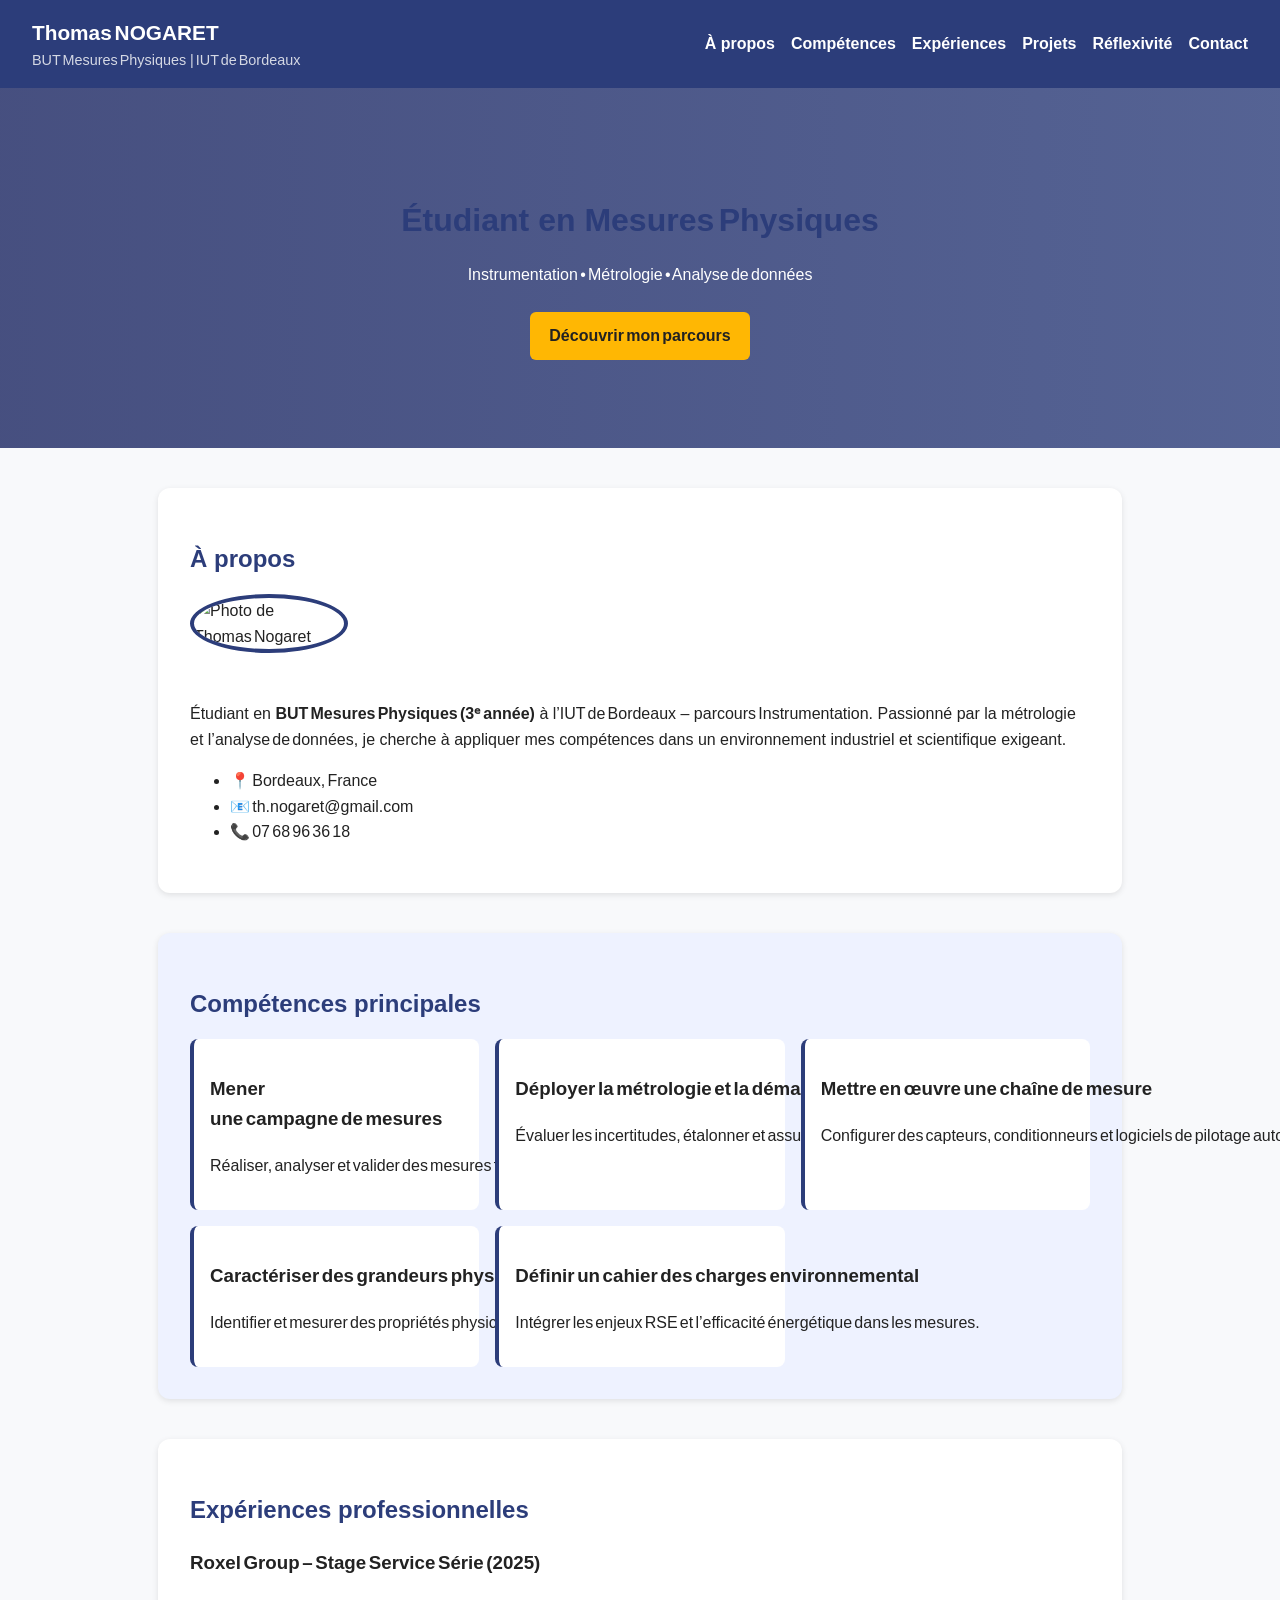
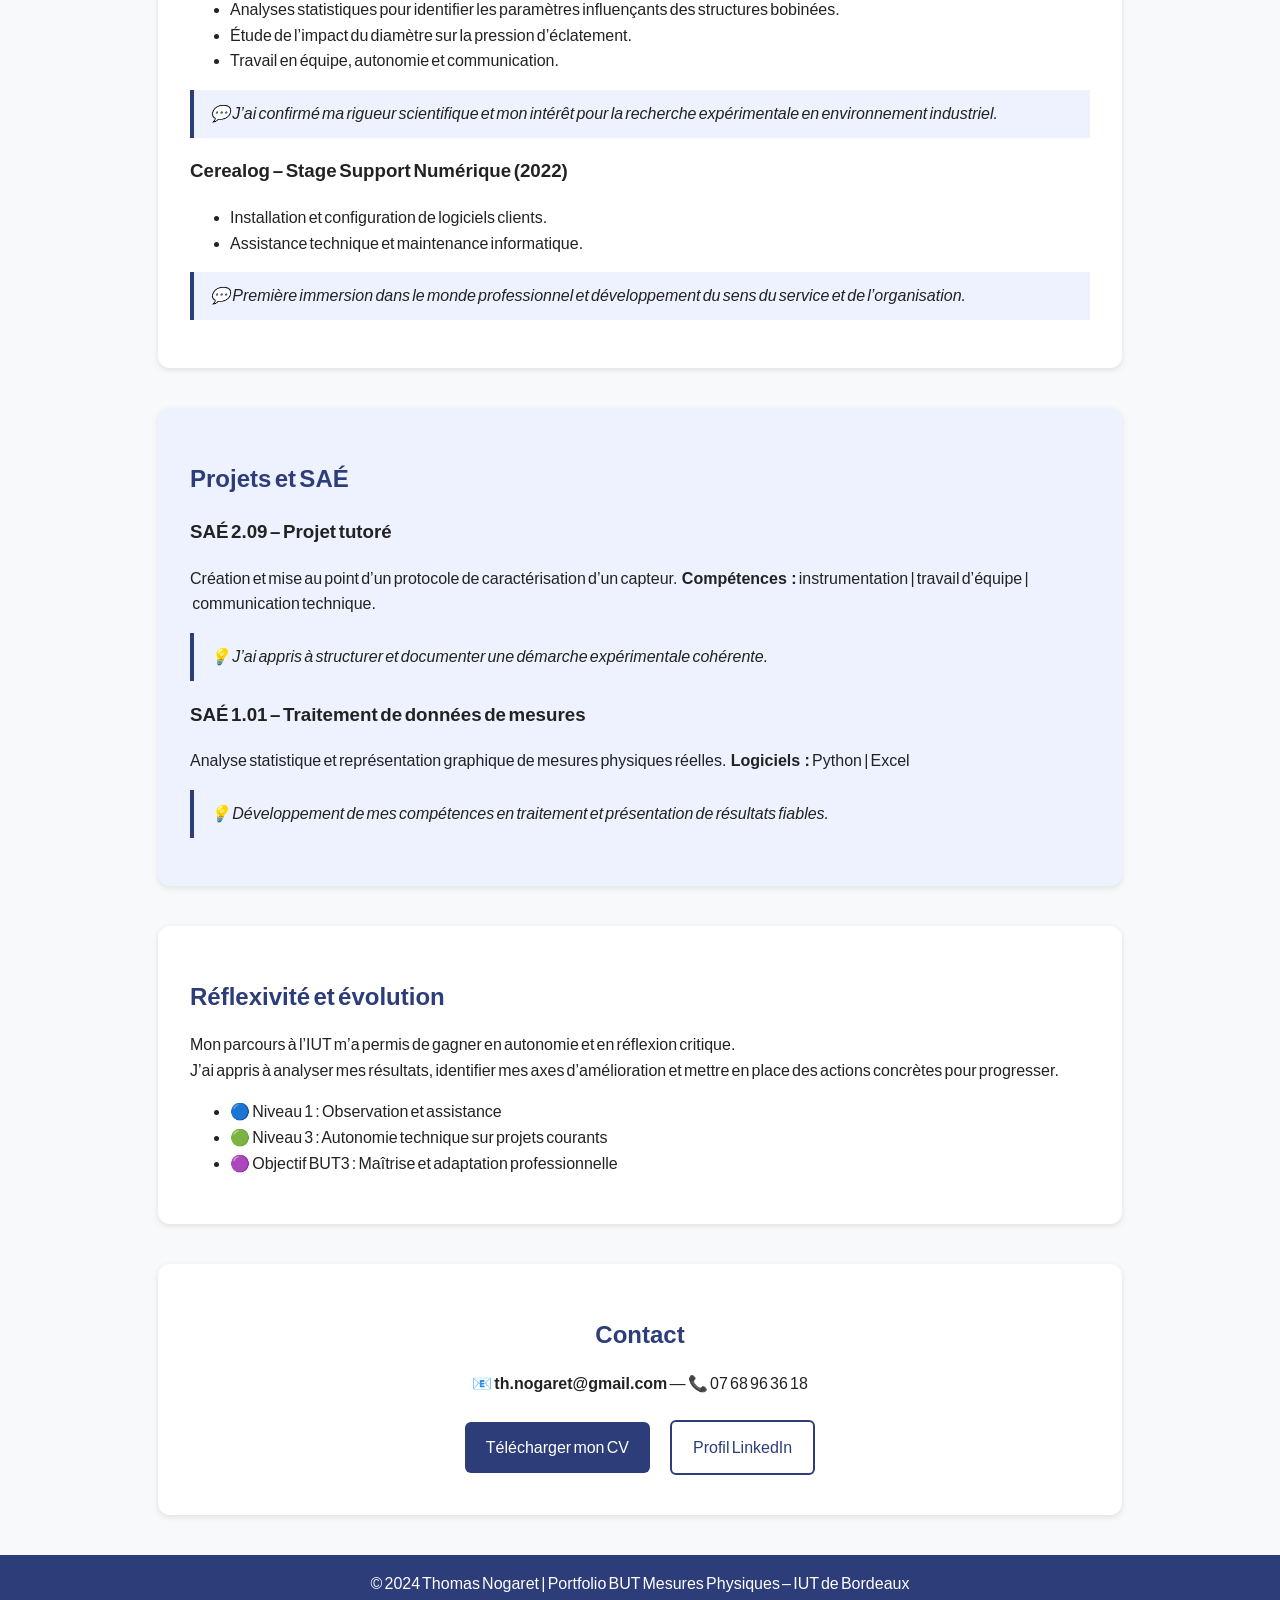
==== index.html @ 5880ad69 "Add files via upload" ====
<!DOCTYPE html>
<html lang="fr">
<head>
  <meta charset="UTF-8">
  <meta name="viewport" content="width=device-width, initial-scale=1.0">
  <title>Portfolio – Thomas Nogaret</title>
  <link rel="stylesheet" href="style.css">
  <link rel="icon" type="image/png" href="[cdn-icons-png.flaticon.com](https://cdn-icons-png.flaticon.com/512/3523/3523063.png)">
</head>

<body>
  <header>
    <div class="logo">
      <h1>Thomas NOGARET</h1>
      <p>BUT Mesures Physiques | IUT de Bordeaux</p>
    </div>

    <nav id="navbar">
      <a href="#about">À propos</a>
      <a href="#skills">Compétences</a>
      <a href="#experience">Expériences</a>
      <a href="#projects">Projets</a>
      <a href="#reflexion">Réflexivité</a>
      <a href="#contact">Contact</a>
    </nav>

    <div class="burger">
      <div></div><div></div><div></div>
    </div>
  </header>

  <section class="hero">
    <div class="hero-text">
      <h2>Étudiant en Mesures Physiques</h2>
      <p>Instrumentation • Métrologie • Analyse de données</p>
      <a href="#about" class="btn">Découvrir mon parcours</a>
    </div>
  </section>

  <section id="about" class="content">
    <h2>À propos</h2>
    <div class="about-container">
      <img src="photo.jpg" alt="Photo de Thomas Nogaret" class="profile-pic">
      <div>
        <p>
          Étudiant en <strong>BUT Mesures Physiques (3ᵉ année)</strong> à l’IUT de Bordeaux – parcours Instrumentation.  
          Passionné par la métrologie et l’analyse de données, je cherche à appliquer mes compétences 
          dans un environnement industriel et scientifique exigeant.
        </p>
        <ul>
          <li>📍 Bordeaux, France</li>
          <li>📧 th.nogaret@gmail.com</li>
          <li>📞 07 68 96 36 18</li>
        </ul>
      </div>
    </div>
  </section>

  <section id="skills" class="content bg-light">
    <h2>Compétences principales</h2>
    <div class="skills-grid">
      <div class="skill-card"><h3>Mener une campagne de mesures</h3><p>Réaliser, analyser et valider des mesures fiables selon les normes en vigueur.</p></div>
      <div class="skill-card"><h3>Déployer la métrologie et la démarche qualité</h3><p>Évaluer les incertitudes, étalonner et assurer la traçabilité métrologique.</p></div>
      <div class="skill-card"><h3>Mettre en œuvre une chaîne de mesure</h3><p>Configurer des capteurs, conditionneurs et logiciels de pilotage automatisé.</p></div>
      <div class="skill-card"><h3>Caractériser des grandeurs physiques</h3><p>Identifier et mesurer des propriétés physico‑chimiques de matériaux.</p></div>
      <div class="skill-card"><h3>Définir un cahier des charges environnemental</h3><p>Intégrer les enjeux RSE et l’efficacité énergétique dans les mesures.</p></div>
    </div>
  </section>

  <section id="experience" class="content">
    <h2>Expériences professionnelles</h2>

    <div class="experience">
      <h3>Roxel Group – Stage Service Série (2025)</h3>
      <ul>
        <li>Analyses statistiques pour identifier les paramètres influençants des structures bobinées.</li>
        <li>Étude de l’impact du diamètre sur la pression d’éclatement.</li>
        <li>Travail en équipe, autonomie et communication.</li>
      </ul>
      <p class="reflection">💬 <em>J’ai confirmé ma rigueur scientifique et mon intérêt pour la recherche expérimentale en environnement industriel.</em></p>
    </div>

    <div class="experience">
      <h3>Cerealog – Stage Support Numérique (2022)</h3>
      <ul>
        <li>Installation et configuration de logiciels clients.</li>
        <li>Assistance technique et maintenance informatique.</li>
      </ul>
      <p class="reflection">💬 <em>Première immersion dans le monde professionnel et développement du sens du service et de l’organisation.</em></p>
    </div>
  </section>

  <section id="projects" class="content bg-light">
    <h2>Projets et SAÉ</h2>

    <div class="project">
      <h3>SAÉ 2.09 – Projet tutoré</h3>
      <p>Création et mise au point d’un protocole de caractérisation d’un capteur.  
      <strong>Compétences :</strong> instrumentation | travail d’équipe | communication technique.</p>
      <p class="reflection">💡 <em>J’ai appris à structurer et documenter une démarche expérimentale cohérente.</em></p>
    </div>

    <div class="project">
      <h3>SAÉ 1.01 – Traitement de données de mesures</h3>
      <p>Analyse statistique et représentation graphique de mesures physiques réelles.  
      <strong>Logiciels :</strong> Python | Excel</p>
      <p class="reflection">💡 <em>Développement de mes compétences en traitement et présentation de résultats fiables.</em></p>
    </div>
  </section>

  <section id="reflexion" class="content">
    <h2>Réflexivité et évolution</h2>
    <p>
      Mon parcours à l’IUT m’a permis de gagner en autonomie et en réflexion critique.  
      J’ai appris à analyser mes résultats, identifier mes axes d’amélioration et mettre en place des actions concrètes pour progresser.
    </p>
    <div class="progress">
      <ul>
        <li>🔵 Niveau 1 : Observation et assistance</li>
        <li>🟢 Niveau 3 : Autonomie technique sur projets courants</li>
        <li>🟣 Objectif BUT3 : Maîtrise et adaptation professionnelle</li>
      </ul>
    </div>
  </section>

  <section id="contact" class="content contact">
    <h2>Contact</h2>
    <p>📧 <strong>th.nogaret@gmail.com</strong> — 📞 07 68 96 36 18</p>
    <a href="CV-NOGARET-Thomas.pdf" class="btn" download>Télécharger mon CV</a>
    <a href="[linkedin.com](https://www.linkedin.com)" class="btn outline" target="_blank">Profil LinkedIn</a>
  </section>

  <footer>
    © 2024 Thomas Nogaret | Portfolio BUT Mesures Physiques – IUT de Bordeaux
  </footer>

  <script>
    const burger = document.querySelector('.burger');
    const nav = document.getElementById('navbar');
    burger.addEventListener('click', () => {
      nav.classList.toggle('active');
      burger.classList.toggle('open');
    });
  </script>
</body>
</html>
---- style.css ----
@import url('[fonts.googleapis.com](https://fonts.googleapis.com/css2?family=Poppins:wght@400;600&display=swap)');

:root {
  --bleu: #2c3d7a;
  --clair: #eef2ff;
  --texte: #222;
  --accent: #ffb703;
}

body {
  margin: 0;
  font-family: 'Poppins', sans-serif;
  background: #f8f9fb;
  color: var(--texte);
  line-height: 1.6;
}

/* --- HEADER --- */
header {
  background: var(--bleu);
  color: #fff;
  display: flex;
  justify-content: space-between;
  align-items: center;
  padding: 1rem 2rem;
  position: sticky;
  top: 0;
  z-index: 10;
}
.logo h1 { margin: 0; font-size: 1.3rem; }
.logo p { margin: 0; opacity: .8; font-size: .9rem; }

nav { display: flex; gap: 1rem; }
nav a {
  color: #fff; text-decoration: none; font-weight: 600;
}
nav a:hover { color: var(--accent); }

/* --- BURGER --- */
.burger { display: none; cursor: pointer; }
.burger div { width: 25px; height: 3px; background: white; margin: 5px; }

/* --- HERO --- */
.hero {
  background: linear-gradient(to right, #1a2561cc, #2c3d7acc),
    url('hero.jpg') center/cover no-repeat;
  color: white;
  text-align: center;
  padding: 5rem 1rem;
}
.hero h2 { font-size: 2rem; }
.hero .btn {
  background: var(--accent); color: #222; padding: .7rem 1.2rem;
  border-radius: 6px; text-decoration: none; font-weight: 600;
}
.hero .btn:hover { background: #ff9900; }

/* --- SECTIONS --- */
.content {
  background: white; max-width: 900px; margin: 2.5rem auto;
  padding: 2rem; border-radius: 12px;
  box-shadow: 0 2px 6px rgba(0,0,0,0.1);
}
.bg-light { background: var(--clair); }

h2 { color: var(--bleu); margin-bottom: 1rem; }

/* --- ABOUT --- */
.about-container { display: flex; flex-wrap: wrap; gap: 2rem; align-items: center; }
.profile-pic {
  width: 150px; border-radius: 50%; border: 4px solid var(--bleu);
}

/* --- SKILLS --- */
.skills-grid {
  display: grid; grid-template-columns: repeat(auto-fit,minmax(220px,1fr)); gap: 1rem;
}
.skill-card {
  background: white; padding: 1rem; border-left: 4px solid var(--bleu); border-radius: 8px;
}

/* --- EXPERIENCE / PROJETS --- */
.reflection {
  background: var(--clair); border-left: 4px solid var(--bleu);
  padding: .7rem 1rem; font-style: italic; margin-top: .5rem;
}

/* --- CONTACT --- */
.contact { text-align: center; }
.btn {
  display: inline-block; margin: .5rem; padding: .8rem 1.3rem;
  border-radius: 6px; background: var(--bleu); color: #fff;
  text-decoration: none; transition: .3s;
}
.btn:hover { background: #1d2852; }
.btn.outline { background: none; border: 2px solid var(--bleu); color: var(--bleu); }
.btn.outline:hover { background: var(--bleu); color: #fff; }

/* --- FOOTER --- */
footer {
  background: var(--bleu); color: white; text-align: center;
  padding: 1rem; margin-top: 2rem;
}

/* --- RESPONSIVE --- */
@media (max-width: 800px) {
  nav {
    position: absolute; top: 70px; right: 0; flex-direction: column;
    background: var(--bleu); width: 200px; padding: 1rem;
    transform: translateX(100%); transition: .3s;
  }
  nav.active { transform: translateX(0); }
  .burger { display: block; }
}
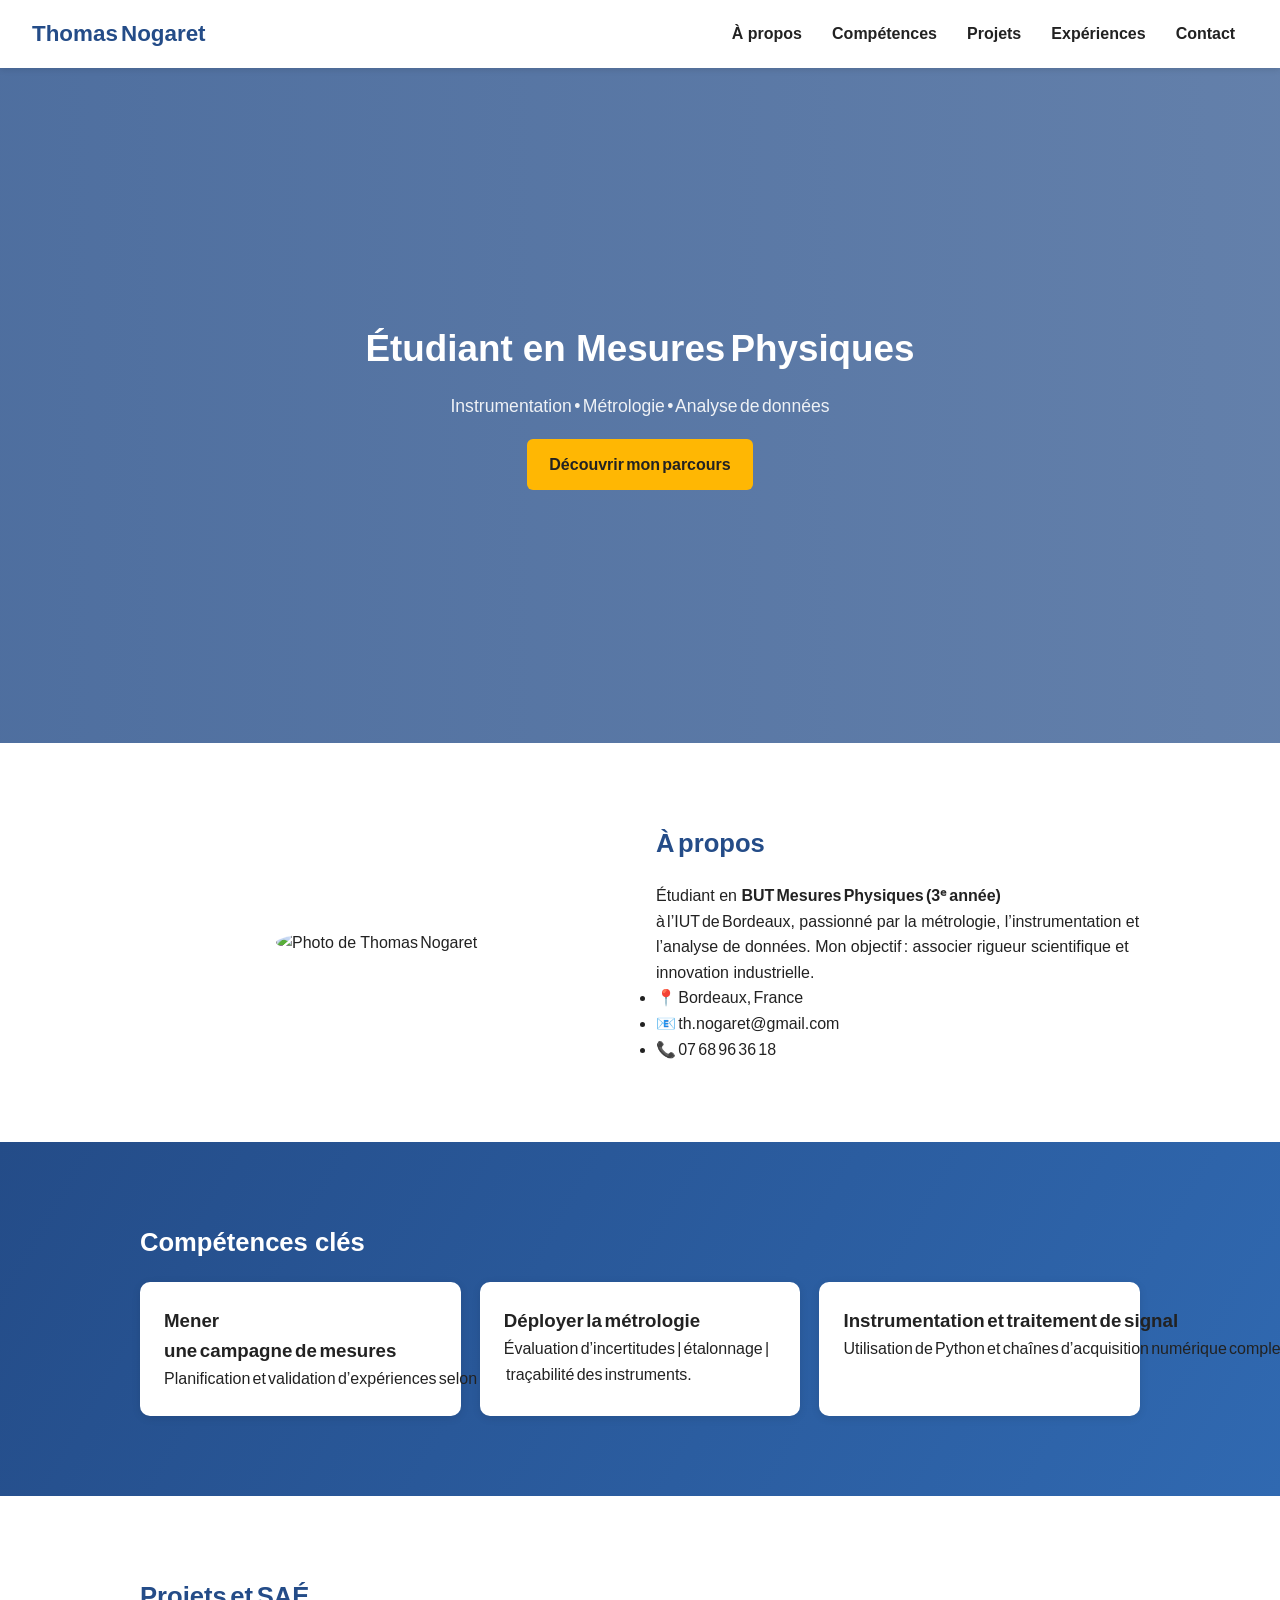
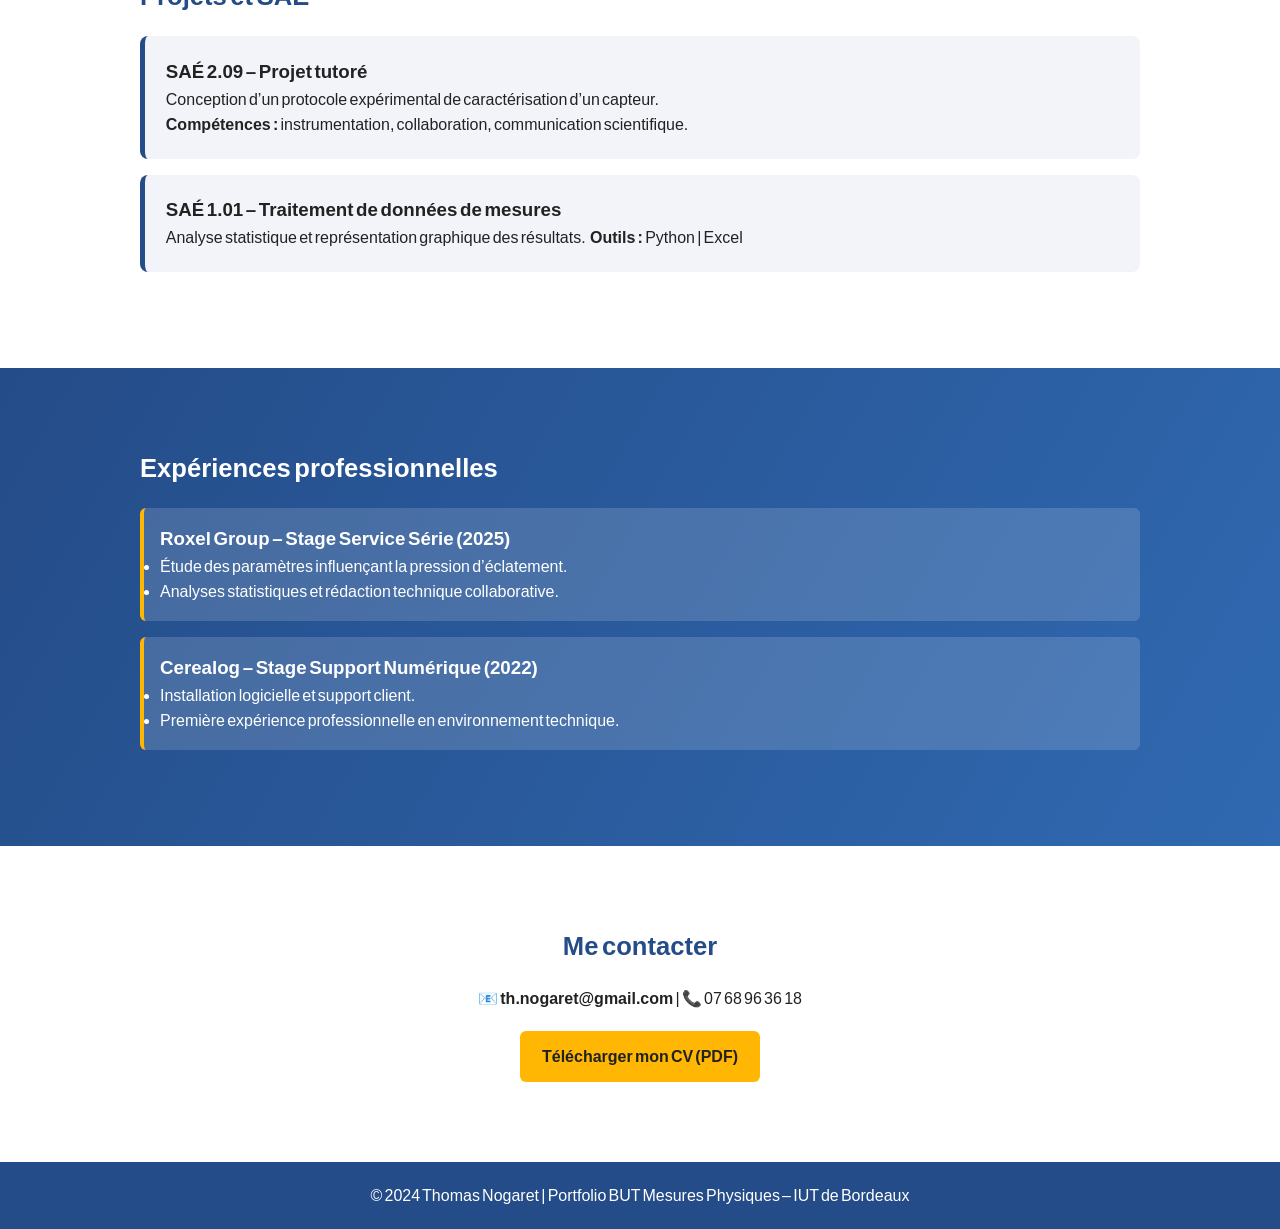
==== commit 87417290: "Add files via upload" ====
--- a/index.html
+++ b/index.html
@@ -1,51 +1,187 @@
 <!DOCTYPE html>
 <html lang="fr">
 <head>
-  <meta charset="UTF-8">
-  <meta name="viewport" content="width=device-width, initial-scale=1.0">
+  <meta charset="UTF-8" />
+  <meta name="viewport" content="width=device-width, initial-scale=1.0" />
   <title>Portfolio – Thomas Nogaret</title>
-  <link rel="stylesheet" href="style.css">
+
   <link rel="icon" type="image/png" href="[cdn-icons-png.flaticon.com](https://cdn-icons-png.flaticon.com/512/3523/3523063.png)">
+  <style>
+    @import url('[fonts.googleapis.com](https://fonts.googleapis.com/css2?family=Inter:wght@400;600&display=swap)');
+    :root {
+      --main: #244c88;
+      --light: #f8fafc;
+      --text: #222;
+      --accent: #ffb703;
+    }
+
+    * { box-sizing: border-box; margin: 0; padding: 0; }
+    body {
+      font-family: 'Inter', sans-serif;
+      background: var(--light);
+      color: var(--text);
+      line-height: 1.6;
+      scroll-behavior: smooth;
+    }
+
+    header {
+      background: white;
+      display: flex;
+      justify-content: space-between;
+      align-items: center;
+      padding: 1rem 2rem;
+      box-shadow: 0 2px 6px rgba(0,0,0,0.1);
+      position: sticky;
+      top: 0;
+      z-index: 50;
+    }
+    header h1 { color: var(--main); font-size: 1.4rem; }
+    nav a {
+      color: var(--text);
+      text-decoration: none;
+      margin: 0 0.8rem;
+      font-weight: 600;
+    }
+    nav a:hover { color: var(--accent); }
+
+    .hero {
+      height: 75vh;
+      background: linear-gradient(to right, rgba(36,76,136,0.8), rgba(36,76,136,0.7)), url('[images.unsplash.com](https://images.unsplash.com/photo-1581090700227-1a26e1c46a07?auto=format&fit=crop&w=1500&q=80)') center/cover no-repeat;
+      display: flex;
+      align-items: center;
+      justify-content: center;
+      color: white;
+      text-align: center;
+      padding: 2rem;
+    }
+    .hero h1 { font-size: 2.3rem; margin-bottom: 0.8rem; }
+    .hero p { font-size: 1.1rem; opacity: 0.9; }
+    .btn {
+      display: inline-block;
+      background: var(--accent);
+      color: #222;
+      padding: 0.8rem 1.4rem;
+      border-radius: 6px;
+      font-weight: 600;
+      margin-top: 1.2rem;
+      text-decoration: none;
+      transition: .3s;
+    }
+    .btn:hover { background: #f9a602; }
+
+    section {
+      padding: 5rem 1.5rem;
+    }
+    .section-light { background: white; }
+    .section-dark {
+      background: linear-gradient(120deg, #244c88, #3069b1);
+      color: white;
+    }
+
+    .container {
+      max-width: 1000px;
+      margin: 0 auto;
+    }
+    .grid-2 {
+      display: grid;
+      grid-template-columns: 1fr 1fr;
+      gap: 2rem;
+      align-items: center;
+    }
+    .profile {
+      width: 220px;
+      border-radius: 50%;
+      border: 4px solid white;
+      justify-self: center;
+    }
+    h2 {
+      color: var(--main);
+      margin-bottom: 1.2rem;
+      font-size: 1.6rem;
+    }
+    .section-dark h2 { color: #fff; }
+
+    .skills-grid {
+      display: grid;
+      grid-template-columns: repeat(auto-fit,minmax(250px,1fr));
+      gap: 1.2rem;
+    }
+    .card {
+      background: white;
+      color: var(--text);
+      border-radius: 10px;
+      padding: 1.5rem;
+      box-shadow: 0 2px 8px rgba(0,0,0,0.1);
+      transition: .3s;
+    }
+    .card:hover { transform: translateY(-5px); }
+
+    .project {
+      background: #f2f4fa;
+      border-left: 5px solid var(--main);
+      padding: 1.3rem;
+      margin-bottom: 1rem;
+      border-radius: 8px;
+    }
+
+    article {
+      background: rgba(255,255,255,0.15);
+      padding: 1rem;
+      margin-bottom: 1rem;
+      border-left: 4px solid var(--accent);
+      border-radius: 6px;
+    }
+
+    footer {
+      background: var(--main);
+      color: white;
+      text-align: center;
+      padding: 1.3rem;
+    }
+
+    .contact {
+      text-align: center;
+    }
+
+    /* Responsive */
+    @media (max-width: 800px) {
+      .grid-2 { grid-template-columns: 1fr; text-align: center; }
+      .profile { margin-bottom: 1rem; }
+    }
+  </style>
 </head>
 
 <body>
   <header>
-    <div class="logo">
-      <h1>Thomas NOGARET</h1>
-      <p>BUT Mesures Physiques | IUT de Bordeaux</p>
-    </div>
-
-    <nav id="navbar">
+    <h1>Thomas Nogaret</h1>
+    <nav>
       <a href="#about">À propos</a>
       <a href="#skills">Compétences</a>
+      <a href="#projects">Projets</a>
       <a href="#experience">Expériences</a>
-      <a href="#projects">Projets</a>
-      <a href="#reflexion">Réflexivité</a>
       <a href="#contact">Contact</a>
     </nav>
-
-    <div class="burger">
-      <div></div><div></div><div></div>
-    </div>
   </header>
 
+  <!-- Héros -->
   <section class="hero">
-    <div class="hero-text">
-      <h2>Étudiant en Mesures Physiques</h2>
+    <div>
+      <h1>Étudiant en Mesures Physiques</h1>
       <p>Instrumentation • Métrologie • Analyse de données</p>
       <a href="#about" class="btn">Découvrir mon parcours</a>
     </div>
   </section>
 
-  <section id="about" class="content">
-    <h2>À propos</h2>
-    <div class="about-container">
-      <img src="photo.jpg" alt="Photo de Thomas Nogaret" class="profile-pic">
+  <!-- À propos -->
+  <section id="about" class="section-light">
+    <div class="container grid-2">
+      <img src="[i.imgur.com](https://i.imgur.com/h2Ue5KM.png)" alt="Photo de Thomas Nogaret" class="profile">
       <div>
+        <h2>À propos</h2>
         <p>
-          Étudiant en <strong>BUT Mesures Physiques (3ᵉ année)</strong> à l’IUT de Bordeaux – parcours Instrumentation.  
-          Passionné par la métrologie et l’analyse de données, je cherche à appliquer mes compétences 
-          dans un environnement industriel et scientifique exigeant.
+          Étudiant en <strong>BUT Mesures Physiques (3ᵉ année)</strong> à l’IUT de Bordeaux,  
+          passionné par la métrologie, l’instrumentation et l’analyse de données.  
+          Mon objectif : associer rigueur scientifique et innovation industrielle.
         </p>
         <ul>
           <li>📍 Bordeaux, France</li>
@@ -56,91 +192,80 @@
     </div>
   </section>
 
-  <section id="skills" class="content bg-light">
-    <h2>Compétences principales</h2>
-    <div class="skills-grid">
-      <div class="skill-card"><h3>Mener une campagne de mesures</h3><p>Réaliser, analyser et valider des mesures fiables selon les normes en vigueur.</p></div>
-      <div class="skill-card"><h3>Déployer la métrologie et la démarche qualité</h3><p>Évaluer les incertitudes, étalonner et assurer la traçabilité métrologique.</p></div>
-      <div class="skill-card"><h3>Mettre en œuvre une chaîne de mesure</h3><p>Configurer des capteurs, conditionneurs et logiciels de pilotage automatisé.</p></div>
-      <div class="skill-card"><h3>Caractériser des grandeurs physiques</h3><p>Identifier et mesurer des propriétés physico‑chimiques de matériaux.</p></div>
-      <div class="skill-card"><h3>Définir un cahier des charges environnemental</h3><p>Intégrer les enjeux RSE et l’efficacité énergétique dans les mesures.</p></div>
-    </div>
-  </section>
-
-  <section id="experience" class="content">
-    <h2>Expériences professionnelles</h2>
-
-    <div class="experience">
-      <h3>Roxel Group – Stage Service Série (2025)</h3>
-      <ul>
-        <li>Analyses statistiques pour identifier les paramètres influençants des structures bobinées.</li>
-        <li>Étude de l’impact du diamètre sur la pression d’éclatement.</li>
-        <li>Travail en équipe, autonomie et communication.</li>
-      </ul>
-      <p class="reflection">💬 <em>J’ai confirmé ma rigueur scientifique et mon intérêt pour la recherche expérimentale en environnement industriel.</em></p>
-    </div>
-
-    <div class="experience">
-      <h3>Cerealog – Stage Support Numérique (2022)</h3>
-      <ul>
-        <li>Installation et configuration de logiciels clients.</li>
-        <li>Assistance technique et maintenance informatique.</li>
-      </ul>
-      <p class="reflection">💬 <em>Première immersion dans le monde professionnel et développement du sens du service et de l’organisation.</em></p>
-    </div>
-  </section>
-
-  <section id="projects" class="content bg-light">
-    <h2>Projets et SAÉ</h2>
-
-    <div class="project">
-      <h3>SAÉ 2.09 – Projet tutoré</h3>
-      <p>Création et mise au point d’un protocole de caractérisation d’un capteur.  
-      <strong>Compétences :</strong> instrumentation | travail d’équipe | communication technique.</p>
-      <p class="reflection">💡 <em>J’ai appris à structurer et documenter une démarche expérimentale cohérente.</em></p>
-    </div>
-
-    <div class="project">
-      <h3>SAÉ 1.01 – Traitement de données de mesures</h3>
-      <p>Analyse statistique et représentation graphique de mesures physiques réelles.  
-      <strong>Logiciels :</strong> Python | Excel</p>
-      <p class="reflection">💡 <em>Développement de mes compétences en traitement et présentation de résultats fiables.</em></p>
-    </div>
-  </section>
-
-  <section id="reflexion" class="content">
-    <h2>Réflexivité et évolution</h2>
-    <p>
-      Mon parcours à l’IUT m’a permis de gagner en autonomie et en réflexion critique.  
-      J’ai appris à analyser mes résultats, identifier mes axes d’amélioration et mettre en place des actions concrètes pour progresser.
-    </p>
-    <div class="progress">
-      <ul>
-        <li>🔵 Niveau 1 : Observation et assistance</li>
-        <li>🟢 Niveau 3 : Autonomie technique sur projets courants</li>
-        <li>🟣 Objectif BUT3 : Maîtrise et adaptation professionnelle</li>
-      </ul>
-    </div>
-  </section>
-
-  <section id="contact" class="content contact">
-    <h2>Contact</h2>
-    <p>📧 <strong>th.nogaret@gmail.com</strong> — 📞 07 68 96 36 18</p>
-    <a href="CV-NOGARET-Thomas.pdf" class="btn" download>Télécharger mon CV</a>
-    <a href="[linkedin.com](https://www.linkedin.com)" class="btn outline" target="_blank">Profil LinkedIn</a>
+  <!-- Compétences -->
+  <section id="skills" class="section-dark">
+    <div class="container">
+      <h2>Compétences clés</h2>
+      <div class="skills-grid">
+        <div class="card">
+          <h3>Mener une campagne de mesures</h3>
+          <p>Planification et validation d’expériences selon les normes professionnelles.</p>
+        </div>
+        <div class="card">
+          <h3>Déployer la métrologie</h3>
+          <p>Évaluation d’incertitudes | étalonnage | traçabilité des instruments.</p>
+        </div>
+        <div class="card">
+          <h3>Instrumentation et traitement de signal</h3>
+          <p>Utilisation de Python et chaînes d’acquisition numérique complexes.</p>
+        </div>
+      </div>
+    </div>
+  </section>
+
+  <!-- Projets -->
+  <section id="projects" class="section-light">
+    <div class="container">
+      <h2>Projets et SAÉ</h2>
+      <div class="project">
+        <h3>SAÉ 2.09 – Projet tutoré</h3>
+        <p>
+          Conception d’un protocole expérimental de caractérisation d’un capteur.  
+          <strong>Compétences :</strong> instrumentation, collaboration, communication scientifique.
+        </p>
+      </div>
+      <div class="project">
+        <h3>SAÉ 1.01 – Traitement de données de mesures</h3>
+        <p>
+          Analyse statistique et représentation graphique des résultats.  
+          <strong>Outils :</strong> Python | Excel
+        </p>
+      </div>
+    </div>
+  </section>
+
+  <!-- Expériences -->
+  <section id="experience" class="section-dark">
+    <div class="container">
+      <h2>Expériences professionnelles</h2>
+      <article>
+        <h3>Roxel Group – Stage Service Série (2025)</h3>
+        <ul>
+          <li>Étude des paramètres influençant la pression d’éclatement.</li>
+          <li>Analyses statistiques et rédaction technique collaborative.</li>
+        </ul>
+      </article>
+      <article>
+        <h3>Cerealog – Stage Support Numérique (2022)</h3>
+        <ul>
+          <li>Installation logicielle et support client.</li>
+          <li>Première expérience professionnelle en environnement technique.</li>
+        </ul>
+      </article>
+    </div>
+  </section>
+
+  <!-- Contact -->
+  <section id="contact" class="section-light contact">
+    <div class="container">
+      <h2>Me contacter</h2>
+      <p>📧 <strong>th.nogaret@gmail.com</strong> | 📞 07 68 96 36 18</p>
+      <a href="CV-NOGARET-Thomas.pdf" class="btn">Télécharger mon CV (PDF)</a>
+    </div>
   </section>
 
   <footer>
     © 2024 Thomas Nogaret | Portfolio BUT Mesures Physiques – IUT de Bordeaux
   </footer>
-
-  <script>
-    const burger = document.querySelector('.burger');
-    const nav = document.getElementById('navbar');
-    burger.addEventListener('click', () => {
-      nav.classList.toggle('active');
-      burger.classList.toggle('open');
-    });
-  </script>
 </body>
 </html>
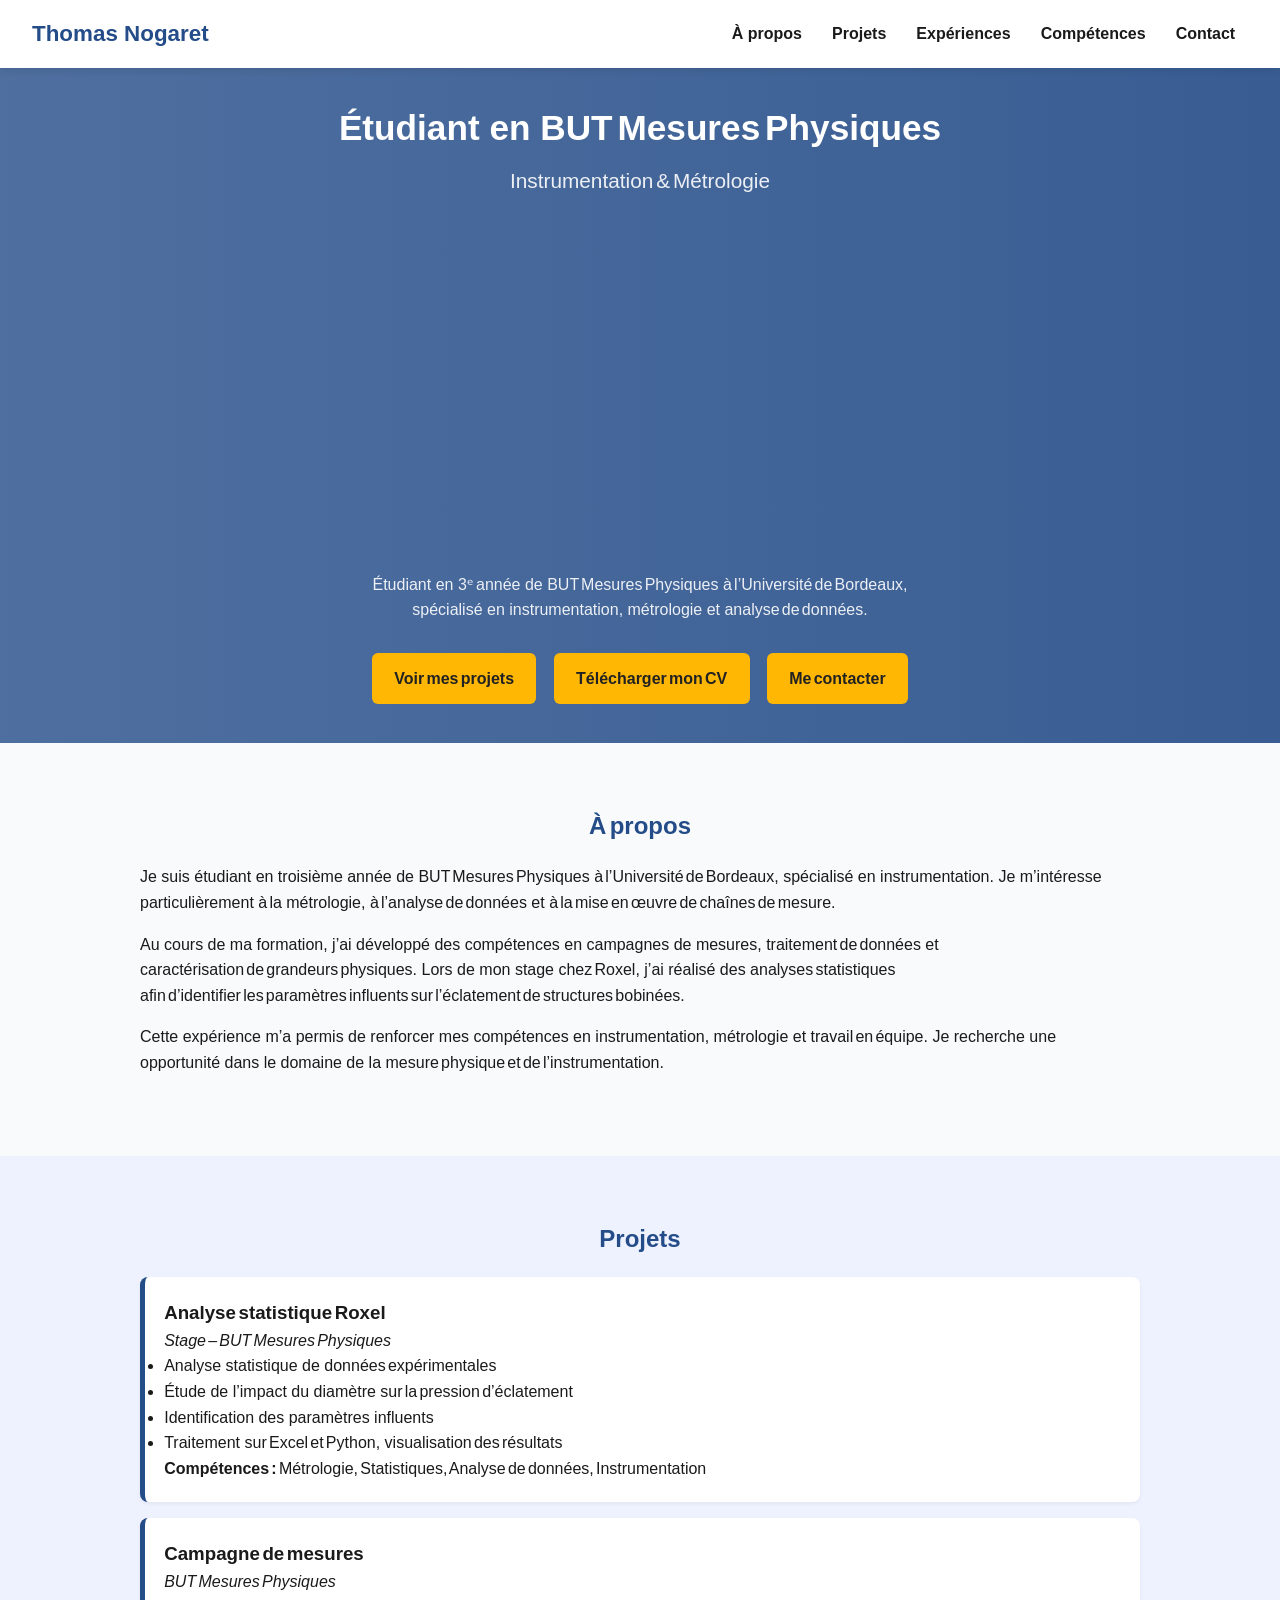
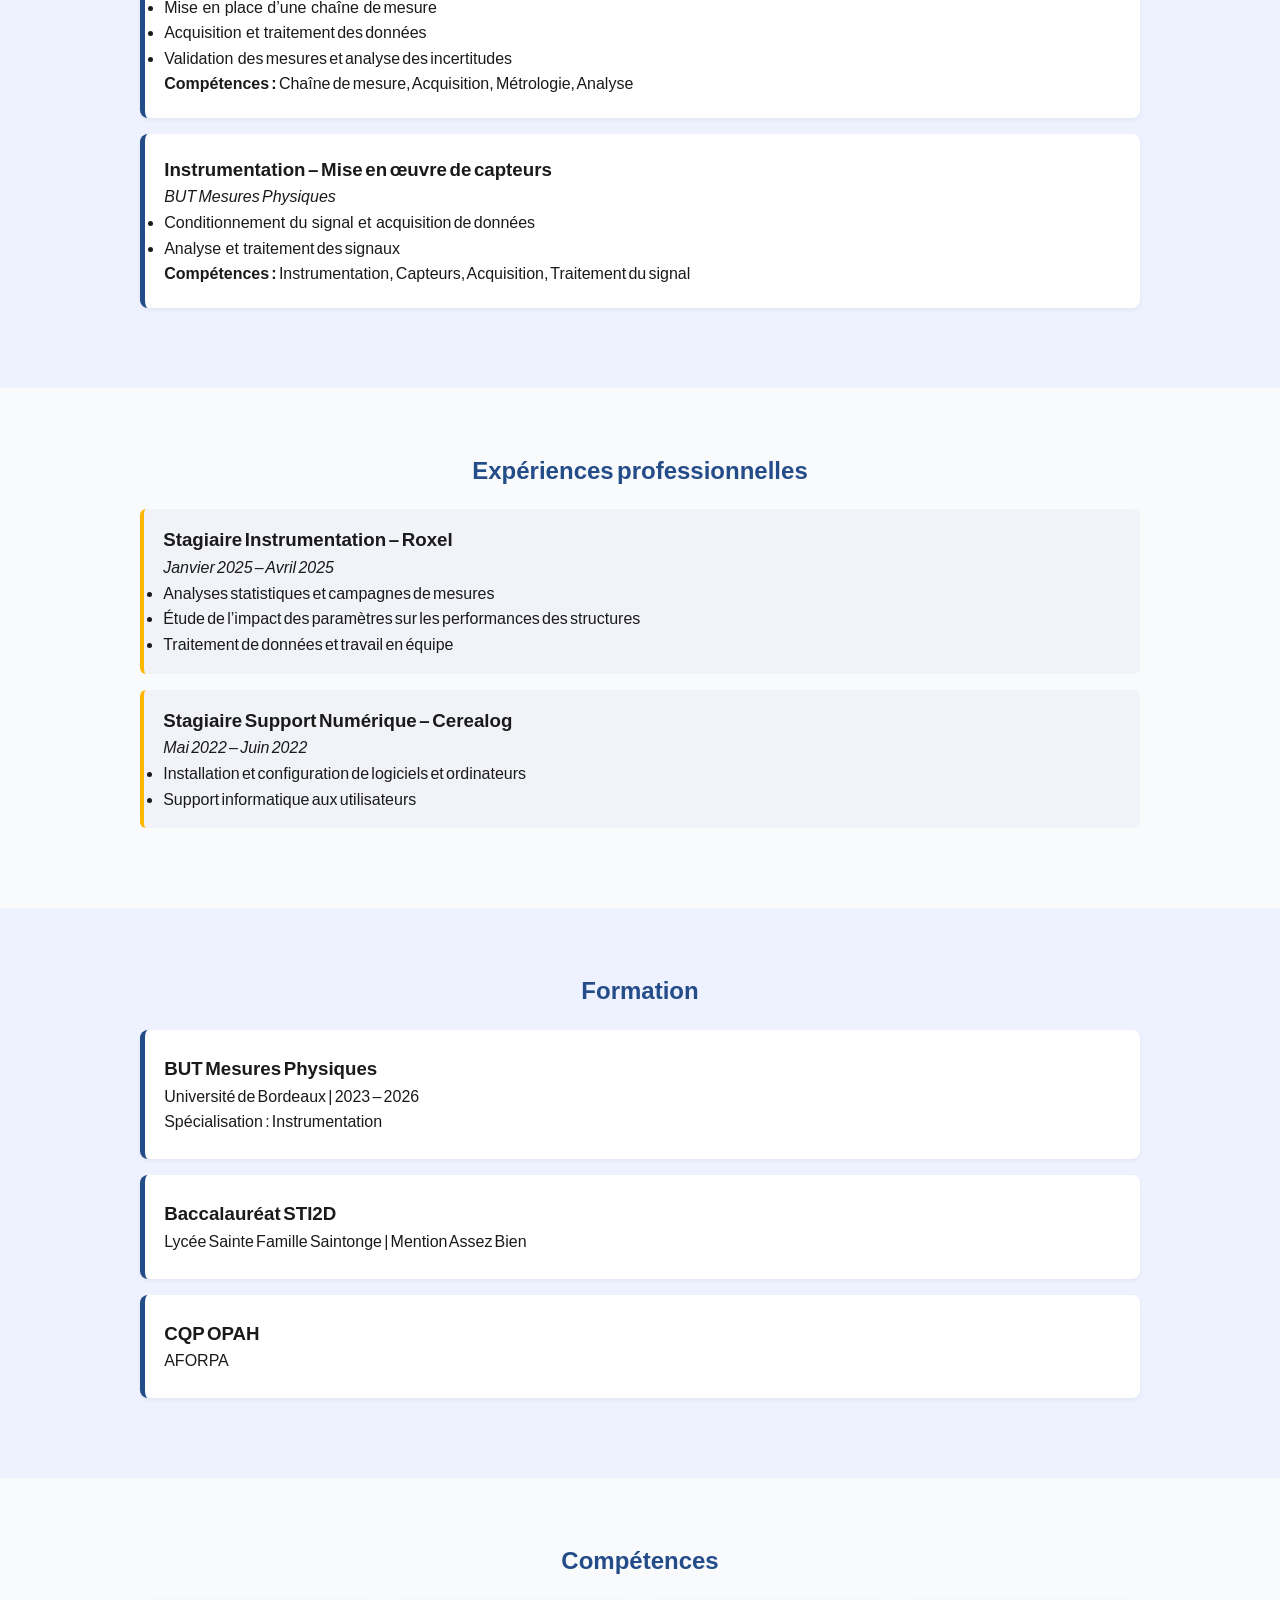
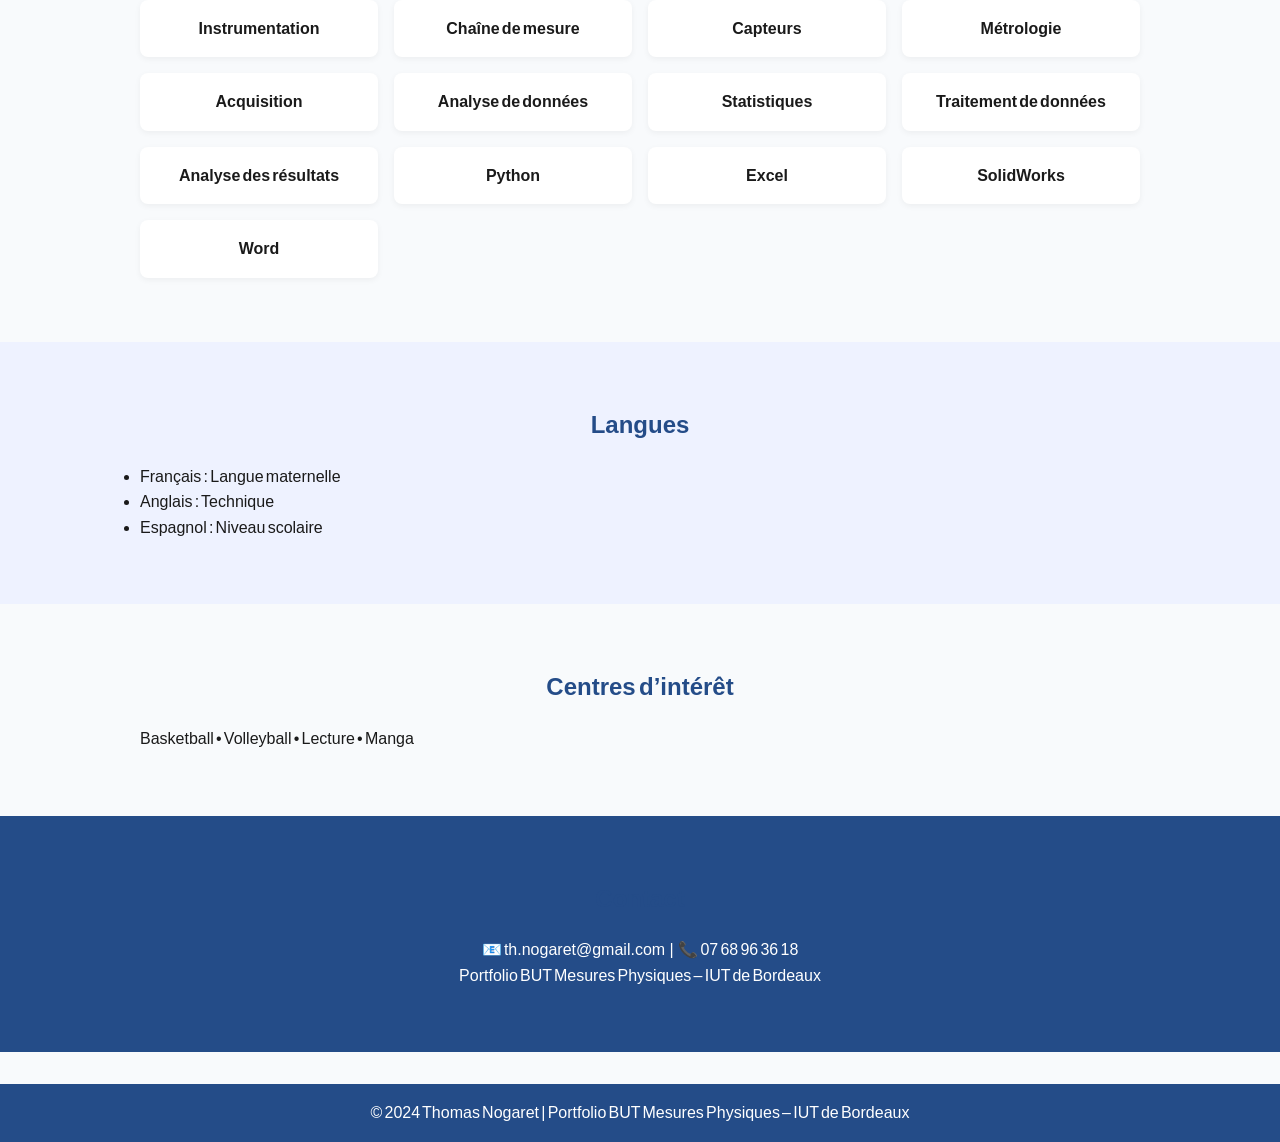
==== commit 72e1d515: "Add files via upload" ====
--- a/index.html
+++ b/index.html
@@ -4,18 +4,16 @@
   <meta charset="UTF-8" />
   <meta name="viewport" content="width=device-width, initial-scale=1.0" />
   <title>Portfolio – Thomas Nogaret</title>
-
-  <link rel="icon" type="image/png" href="[cdn-icons-png.flaticon.com](https://cdn-icons-png.flaticon.com/512/3523/3523063.png)">
+  <link rel="icon" type="image/png" href="[cdn-icons-png.flaticon.com](https://cdn-icons-png.flaticon.com/512/3523/3523063.png)" />
   <style>
     @import url('[fonts.googleapis.com](https://fonts.googleapis.com/css2?family=Inter:wght@400;600&display=swap)');
     :root {
       --main: #244c88;
+      --accent: #ffb703;
       --light: #f8fafc;
-      --text: #222;
-      --accent: #ffb703;
-    }
-
-    * { box-sizing: border-box; margin: 0; padding: 0; }
+      --text: #1a1a1a;
+    }
+    * { box-sizing: border-box; margin:0; padding:0; }
     body {
       font-family: 'Inter', sans-serif;
       background: var(--light);
@@ -25,247 +23,278 @@
     }
 
     header {
-      background: white;
-      display: flex;
-      justify-content: space-between;
-      align-items: center;
-      padding: 1rem 2rem;
-      box-shadow: 0 2px 6px rgba(0,0,0,0.1);
-      position: sticky;
-      top: 0;
-      z-index: 50;
-    }
-    header h1 { color: var(--main); font-size: 1.4rem; }
+      position: sticky; top:0; z-index:100;
+      display:flex; justify-content:space-between; align-items:center;
+      background:white; padding:1rem 2rem;
+      box-shadow:0 2px 8px rgba(0,0,0,0.1);
+    }
+    header h1 { color:var(--main); font-size:1.4rem; }
     nav a {
-      color: var(--text);
-      text-decoration: none;
-      margin: 0 0.8rem;
-      font-weight: 600;
-    }
-    nav a:hover { color: var(--accent); }
+      text-decoration:none; color:var(--text); margin:0 0.8rem; font-weight:600;
+    }
+    nav a:hover { color:var(--accent); }
 
     .hero {
-      height: 75vh;
-      background: linear-gradient(to right, rgba(36,76,136,0.8), rgba(36,76,136,0.7)), url('[images.unsplash.com](https://images.unsplash.com/photo-1581090700227-1a26e1c46a07?auto=format&fit=crop&w=1500&q=80)') center/cover no-repeat;
-      display: flex;
-      align-items: center;
-      justify-content: center;
-      color: white;
-      text-align: center;
-      padding: 2rem;
-    }
-    .hero h1 { font-size: 2.3rem; margin-bottom: 0.8rem; }
-    .hero p { font-size: 1.1rem; opacity: 0.9; }
+      height:75vh;
+      background:linear-gradient(to right,rgba(36,76,136,.8),rgba(36,76,136,.9)),url('[images.unsplash.com](https://images.unsplash.com/photo-1581092446327-2240d5e9bba7?auto=format&fit=crop&w=1600&q=80)') center/cover no-repeat;
+      display:flex; flex-direction:column; justify-content:center; align-items:center;
+      color:white; text-align:center; padding:2rem;
+    }
+    .hero h1 { font-size:2.2rem; margin-bottom:.5rem; }
+    .hero h3 { font-size:1.3rem; font-weight:400; opacity:.9; margin-bottom:.8rem; }
+    .hero p { max-width:600px; margin:auto; opacity:.9; margin-bottom:1.5rem;}
     .btn {
-      display: inline-block;
-      background: var(--accent);
-      color: #222;
-      padding: 0.8rem 1.4rem;
-      border-radius: 6px;
-      font-weight: 600;
-      margin-top: 1.2rem;
-      text-decoration: none;
-      transition: .3s;
-    }
-    .btn:hover { background: #f9a602; }
-
-    section {
-      padding: 5rem 1.5rem;
-    }
-    .section-light { background: white; }
-    .section-dark {
-      background: linear-gradient(120deg, #244c88, #3069b1);
-      color: white;
-    }
-
-    .container {
-      max-width: 1000px;
-      margin: 0 auto;
-    }
-    .grid-2 {
-      display: grid;
-      grid-template-columns: 1fr 1fr;
-      gap: 2rem;
-      align-items: center;
-    }
-    .profile {
-      width: 220px;
-      border-radius: 50%;
-      border: 4px solid white;
-      justify-self: center;
-    }
-    h2 {
-      color: var(--main);
-      margin-bottom: 1.2rem;
-      font-size: 1.6rem;
-    }
-    .section-dark h2 { color: #fff; }
-
+      display:inline-block; background:var(--accent); color:#222;
+      font-weight:600; padding:.8rem 1.4rem; border-radius:6px;
+      text-decoration:none; margin:.4rem; transition:.3s;
+    }
+    .btn:hover { background:#ffa009; }
+
+    section { padding:4rem 1.5rem; }
+    h2 { color:var(--main); margin-bottom:1.2rem; text-align:center; }
+
+    .container { max-width:1000px; margin:auto; }
+
+    /* À propos */
+    #about p { margin-bottom:1rem; }
+    #about ul { margin-left:1.3rem; }
+
+    /* Projets */
+    .project {
+      background:white;
+      border-left:5px solid var(--main);
+      padding:1.3rem 1.2rem;
+      margin-bottom:1rem;
+      border-radius:8px;
+      box-shadow:0 2px 4px rgba(0,0,0,0.05);
+    }
+
+    /* Expériences */
+    .experience {
+      background:#f1f3f9;
+      border-left:4px solid var(--accent);
+      padding:1rem 1.2rem;
+      margin-bottom:1rem;
+      border-radius:6px;
+    }
+
+    /* Formation */
+    .formation { background:white; padding:1.5rem 1.2rem; margin-bottom:1rem; border-radius:8px;
+      border-left:5px solid var(--main); box-shadow:0 2px 4px rgba(0,0,0,0.05); }
+
+    /* Compétences */
     .skills-grid {
-      display: grid;
-      grid-template-columns: repeat(auto-fit,minmax(250px,1fr));
-      gap: 1.2rem;
-    }
-    .card {
-      background: white;
-      color: var(--text);
-      border-radius: 10px;
-      padding: 1.5rem;
-      box-shadow: 0 2px 8px rgba(0,0,0,0.1);
-      transition: .3s;
-    }
-    .card:hover { transform: translateY(-5px); }
-
-    .project {
-      background: #f2f4fa;
-      border-left: 5px solid var(--main);
-      padding: 1.3rem;
-      margin-bottom: 1rem;
-      border-radius: 8px;
-    }
-
-    article {
-      background: rgba(255,255,255,0.15);
-      padding: 1rem;
-      margin-bottom: 1rem;
-      border-left: 4px solid var(--accent);
-      border-radius: 6px;
+      display:grid;
+      grid-template-columns:repeat(auto-fit,minmax(200px,1fr));
+      gap:1rem;
+      margin-top:1rem;
+    }
+    .skill {
+      background:white;
+      padding:1rem;
+      border-radius:8px;
+      box-shadow:0 2px 6px rgba(0,0,0,0.05);
+      text-align:center;
+      font-weight:600;
     }
 
     footer {
-      background: var(--main);
-      color: white;
-      text-align: center;
-      padding: 1.3rem;
-    }
-
-    .contact {
-      text-align: center;
+      background:var(--main);
+      color:white;
+      text-align:center;
+      padding:1rem;
+      margin-top:2rem;
     }
 
     /* Responsive */
-    @media (max-width: 800px) {
-      .grid-2 { grid-template-columns: 1fr; text-align: center; }
-      .profile { margin-bottom: 1rem; }
+    @media(max-width:800px){
+      .hero h1{font-size:1.6rem;}
     }
   </style>
 </head>
-
 <body>
+
+  <!-- 🧑‍💻 SECTION 1 — HERO -->
   <header>
-    <h1>Thomas Nogaret</h1>
+    <h1>Thomas Nogaret</h1>
     <nav>
       <a href="#about">À propos</a>
-      <a href="#skills">Compétences</a>
       <a href="#projects">Projets</a>
       <a href="#experience">Expériences</a>
+      <a href="#skills">Compétences</a>
       <a href="#contact">Contact</a>
     </nav>
   </header>
 
-  <!-- Héros -->
   <section class="hero">
+    <h1>Étudiant en BUT Mesures Physiques</h1>
+    <h3>Instrumentation & Métrologie</h3>
+    <p>
+      Étudiant en 3ᵉ année de BUT Mesures Physiques à l’Université de Bordeaux, spécialisé en instrumentation, métrologie et analyse de données.
+    </p>
     <div>
-      <h1>Étudiant en Mesures Physiques</h1>
-      <p>Instrumentation • Métrologie • Analyse de données</p>
-      <a href="#about" class="btn">Découvrir mon parcours</a>
-    </div>
-  </section>
-
-  <!-- À propos -->
-  <section id="about" class="section-light">
-    <div class="container grid-2">
-      <img src="[i.imgur.com](https://i.imgur.com/h2Ue5KM.png)" alt="Photo de Thomas Nogaret" class="profile">
-      <div>
-        <h2>À propos</h2>
-        <p>
-          Étudiant en <strong>BUT Mesures Physiques (3ᵉ année)</strong> à l’IUT de Bordeaux,  
-          passionné par la métrologie, l’instrumentation et l’analyse de données.  
-          Mon objectif : associer rigueur scientifique et innovation industrielle.
-        </p>
-        <ul>
-          <li>📍 Bordeaux, France</li>
-          <li>📧 th.nogaret@gmail.com</li>
-          <li>📞 07 68 96 36 18</li>
-        </ul>
-      </div>
-    </div>
-  </section>
-
-  <!-- Compétences -->
-  <section id="skills" class="section-dark">
-    <div class="container">
-      <h2>Compétences clés</h2>
+      <a href="#projects" class="btn">Voir mes projets</a>
+      <a href="CV-NOGARET-Thomas.pdf" class="btn" download>Télécharger mon CV</a>
+      <a href="#contact" class="btn">Me contacter</a>
+    </div>
+  </section>
+
+  <!-- 👤 SECTION 2 — À PROPOS -->
+  <section id="about">
+    <div class="container">
+      <h2>À propos</h2>
+      <p>
+        Je suis étudiant en troisième année de BUT Mesures Physiques à l’Université de Bordeaux, spécialisé en instrumentation. Je m’intéresse particulièrement à la métrologie, à l’analyse de données et à la mise en œuvre de chaînes de mesure.
+      </p>
+      <p>
+        Au cours de ma formation, j’ai développé des compétences en campagnes de mesures, traitement de données et caractérisation de grandeurs physiques. Lors de mon stage chez Roxel, j’ai réalisé des analyses statistiques afin d’identifier les paramètres influents sur l’éclatement de structures bobinées.
+      </p>
+      <p>
+        Cette expérience m’a permis de renforcer mes compétences en instrumentation, métrologie et travail en équipe. Je recherche une opportunité dans le domaine de la mesure physique et de l’instrumentation.
+      </p>
+    </div>
+  </section>
+
+  <!-- 🧪 SECTION 3 — PROJETS -->
+  <section id="projects" style="background:#eef2ff">
+    <div class="container">
+      <h2>Projets</h2>
+
+      <div class="project">
+        <h3>Analyse statistique Roxel</h3>
+        <p><em>Stage – BUT Mesures Physiques</em></p>
+        <ul>
+          <li>Analyse statistique de données expérimentales</li>
+          <li>Étude de l’impact du diamètre sur la pression d’éclatement</li>
+          <li>Identification des paramètres influents</li>
+          <li>Traitement sur Excel et Python, visualisation des résultats</li>
+        </ul>
+        <strong>Compétences :</strong> Métrologie, Statistiques, Analyse de données, Instrumentation
+      </div>
+
+      <div class="project">
+        <h3>Campagne de mesures</h3>
+        <p><em>BUT Mesures Physiques</em></p>
+        <ul>
+          <li>Mise en place d’une chaîne de mesure</li>
+          <li>Acquisition et traitement des données</li>
+          <li>Validation des mesures et analyse des incertitudes</li>
+        </ul>
+        <strong>Compétences :</strong> Chaîne de mesure, Acquisition, Métrologie, Analyse
+      </div>
+
+      <div class="project">
+        <h3>Instrumentation – Mise en œuvre de capteurs</h3>
+        <p><em>BUT Mesures Physiques</em></p>
+        <ul>
+          <li>Conditionnement du signal et acquisition de données</li>
+          <li>Analyse et traitement des signaux</li>
+        </ul>
+        <strong>Compétences :</strong> Instrumentation, Capteurs, Acquisition, Traitement du signal
+      </div>
+    </div>
+  </section>
+
+  <!-- 💼 SECTION 4 — EXPÉRIENCES -->
+  <section id="experience">
+    <div class="container">
+      <h2>Expériences professionnelles</h2>
+
+      <div class="experience">
+        <h3>Stagiaire Instrumentation – Roxel</h3>
+        <p><em>Janvier 2025 – Avril 2025</em></p>
+        <ul>
+          <li>Analyses statistiques et campagnes de mesures</li>
+          <li>Étude de l’impact des paramètres sur les performances des structures</li>
+          <li>Traitement de données et travail en équipe</li>
+        </ul>
+      </div>
+
+      <div class="experience">
+        <h3>Stagiaire Support Numérique – Cerealog</h3>
+        <p><em>Mai 2022 – Juin 2022</em></p>
+        <ul>
+          <li>Installation et configuration de logiciels et ordinateurs</li>
+          <li>Support informatique aux utilisateurs</li>
+        </ul>
+      </div>
+    </div>
+  </section>
+
+  <!-- 🎓 SECTION 5 — FORMATION -->
+  <section id="formation" style="background:#eef2ff">
+    <div class="container">
+      <h2>Formation</h2>
+
+      <div class="formation">
+        <h3>BUT Mesures Physiques</h3>
+        <p>Université de Bordeaux | 2023 – 2026<br>Spécialisation : Instrumentation</p>
+      </div>
+      <div class="formation">
+        <h3>Baccalauréat STI2D</h3>
+        <p>Lycée Sainte Famille Saintonge | Mention Assez Bien</p>
+      </div>
+      <div class="formation">
+        <h3>CQP OPAH</h3>
+        <p>AFORPA</p>
+      </div>
+    </div>
+  </section>
+
+  <!-- 🧠 SECTION 6 — COMPÉTENCES -->
+  <section id="skills">
+    <div class="container">
+      <h2>Compétences</h2>
       <div class="skills-grid">
-        <div class="card">
-          <h3>Mener une campagne de mesures</h3>
-          <p>Planification et validation d’expériences selon les normes professionnelles.</p>
-        </div>
-        <div class="card">
-          <h3>Déployer la métrologie</h3>
-          <p>Évaluation d’incertitudes | étalonnage | traçabilité des instruments.</p>
-        </div>
-        <div class="card">
-          <h3>Instrumentation et traitement de signal</h3>
-          <p>Utilisation de Python et chaînes d’acquisition numérique complexes.</p>
-        </div>
-      </div>
-    </div>
-  </section>
-
-  <!-- Projets -->
-  <section id="projects" class="section-light">
-    <div class="container">
-      <h2>Projets et SAÉ</h2>
-      <div class="project">
-        <h3>SAÉ 2.09 – Projet tutoré</h3>
-        <p>
-          Conception d’un protocole expérimental de caractérisation d’un capteur.  
-          <strong>Compétences :</strong> instrumentation, collaboration, communication scientifique.
-        </p>
-      </div>
-      <div class="project">
-        <h3>SAÉ 1.01 – Traitement de données de mesures</h3>
-        <p>
-          Analyse statistique et représentation graphique des résultats.  
-          <strong>Outils :</strong> Python | Excel
-        </p>
-      </div>
-    </div>
-  </section>
-
-  <!-- Expériences -->
-  <section id="experience" class="section-dark">
-    <div class="container">
-      <h2>Expériences professionnelles</h2>
-      <article>
-        <h3>Roxel Group – Stage Service Série (2025)</h3>
-        <ul>
-          <li>Étude des paramètres influençant la pression d’éclatement.</li>
-          <li>Analyses statistiques et rédaction technique collaborative.</li>
-        </ul>
-      </article>
-      <article>
-        <h3>Cerealog – Stage Support Numérique (2022)</h3>
-        <ul>
-          <li>Installation logicielle et support client.</li>
-          <li>Première expérience professionnelle en environnement technique.</li>
-        </ul>
-      </article>
-    </div>
-  </section>
-
-  <!-- Contact -->
-  <section id="contact" class="section-light contact">
-    <div class="container">
-      <h2>Me contacter</h2>
-      <p>📧 <strong>th.nogaret@gmail.com</strong> | 📞 07 68 96 36 18</p>
-      <a href="CV-NOGARET-Thomas.pdf" class="btn">Télécharger mon CV (PDF)</a>
+        <div class="skill">Instrumentation</div>
+        <div class="skill">Chaîne de mesure</div>
+        <div class="skill">Capteurs</div>
+        <div class="skill">Métrologie</div>
+        <div class="skill">Acquisition</div>
+        <div class="skill">Analyse de données</div>
+        <div class="skill">Statistiques</div>
+        <div class="skill">Traitement de données</div>
+        <div class="skill">Analyse des résultats</div>
+        <div class="skill">Python</div>
+        <div class="skill">Excel</div>
+        <div class="skill">SolidWorks</div>
+        <div class="skill">Word</div>
+      </div>
+    </div>
+  </section>
+
+  <!-- 🌍 SECTION 7 — LANGUES -->
+  <section id="langues" style="background:#eef2ff">
+    <div class="container">
+      <h2>Langues</h2>
+      <ul>
+        <li>Français : Langue maternelle</li>
+        <li>Anglais : Technique</li>
+        <li>Espagnol : Niveau scolaire</li>
+      </ul>
+    </div>
+  </section>
+
+  <!-- 🎯 SECTION 8 — CENTRES D’INTÉRÊT -->
+  <section id="interets">
+    <div class="container">
+      <h2>Centres d’intérêt</h2>
+      <p>Basketball • Volleyball • Lecture • Manga</p>
+    </div>
+  </section>
+
+  <!-- 📞 SECTION 9 — CONTACT -->
+  <section id="contact" style="background:#244c88;color:white;text-align:center;">
+    <div class="container">
+      <h2>Contact</h2>
+      <p>📧 th.nogaret@gmail.com  |  📞 07 68 96 36 18</p>
+      <p>Portfolio BUT Mesures Physiques – IUT de Bordeaux</p>
     </div>
   </section>
 
   <footer>
     © 2024 Thomas Nogaret | Portfolio BUT Mesures Physiques – IUT de Bordeaux
   </footer>
+
 </body>
 </html>
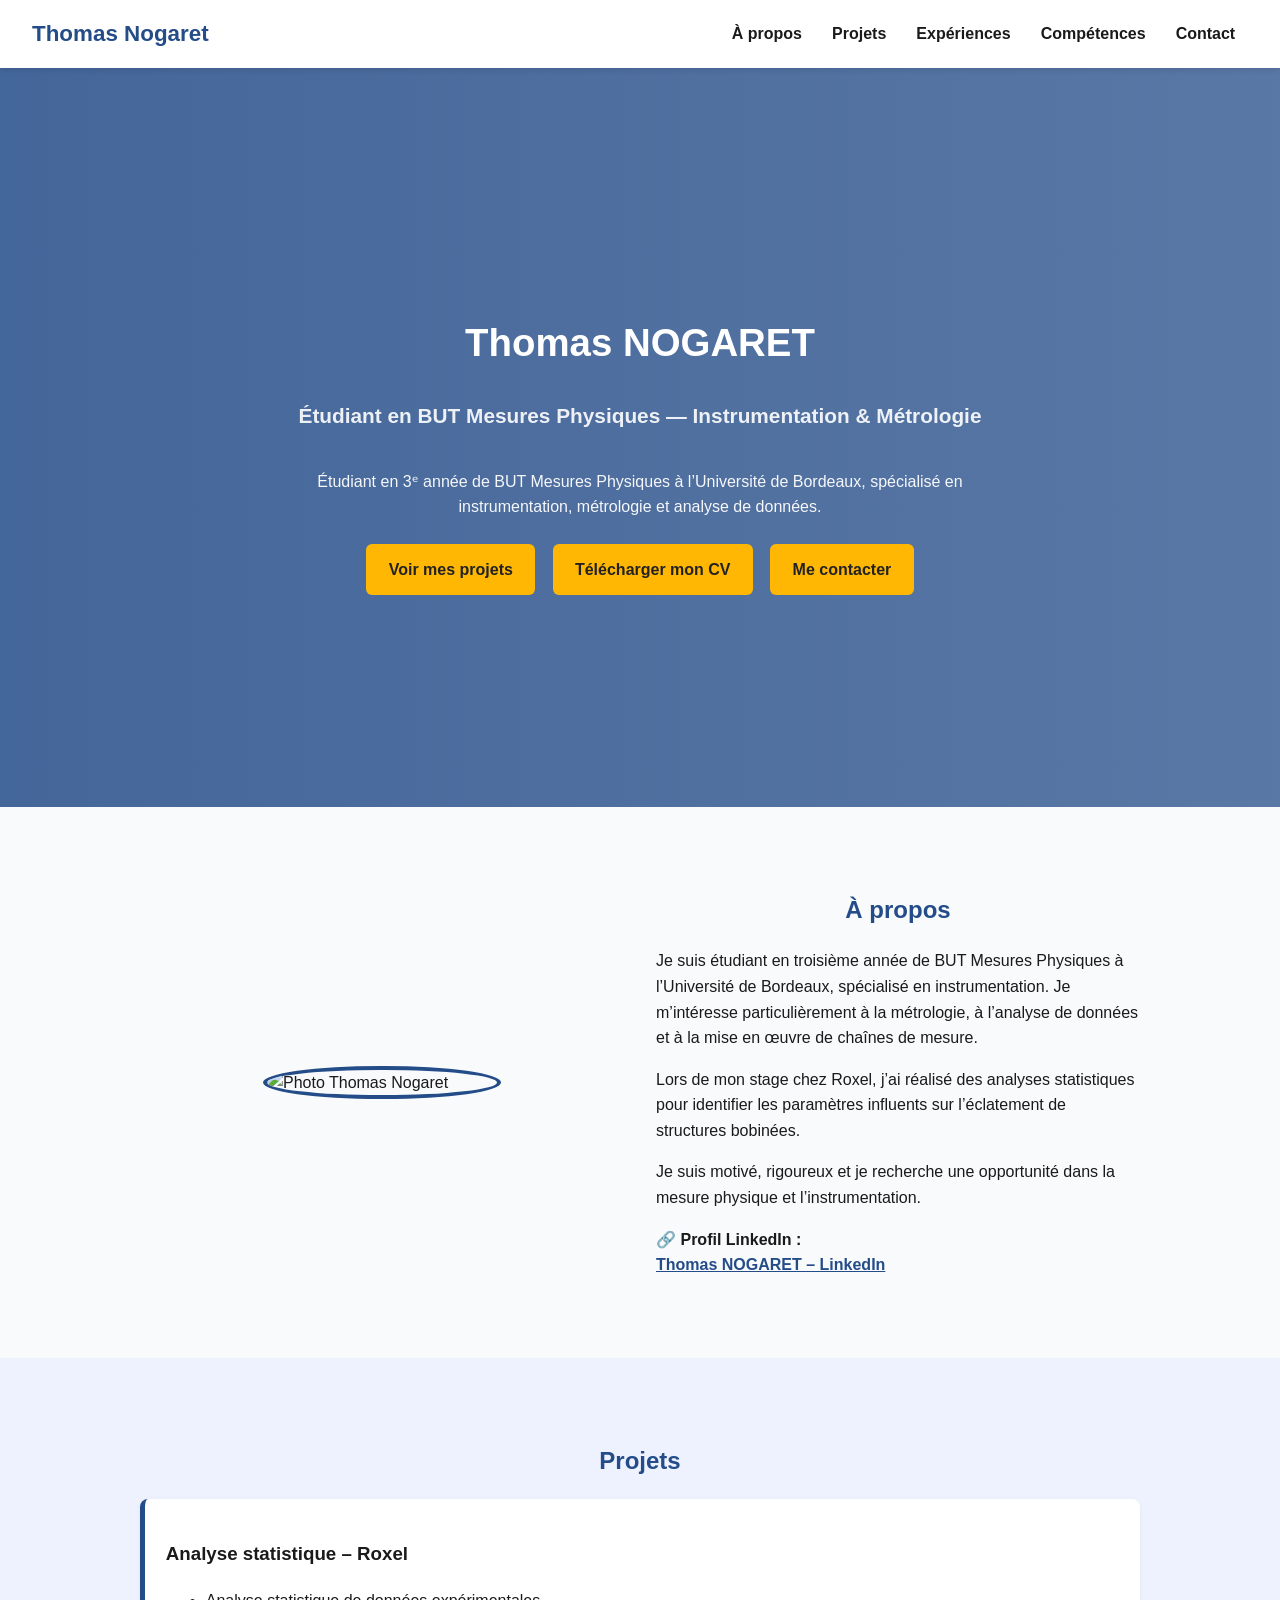
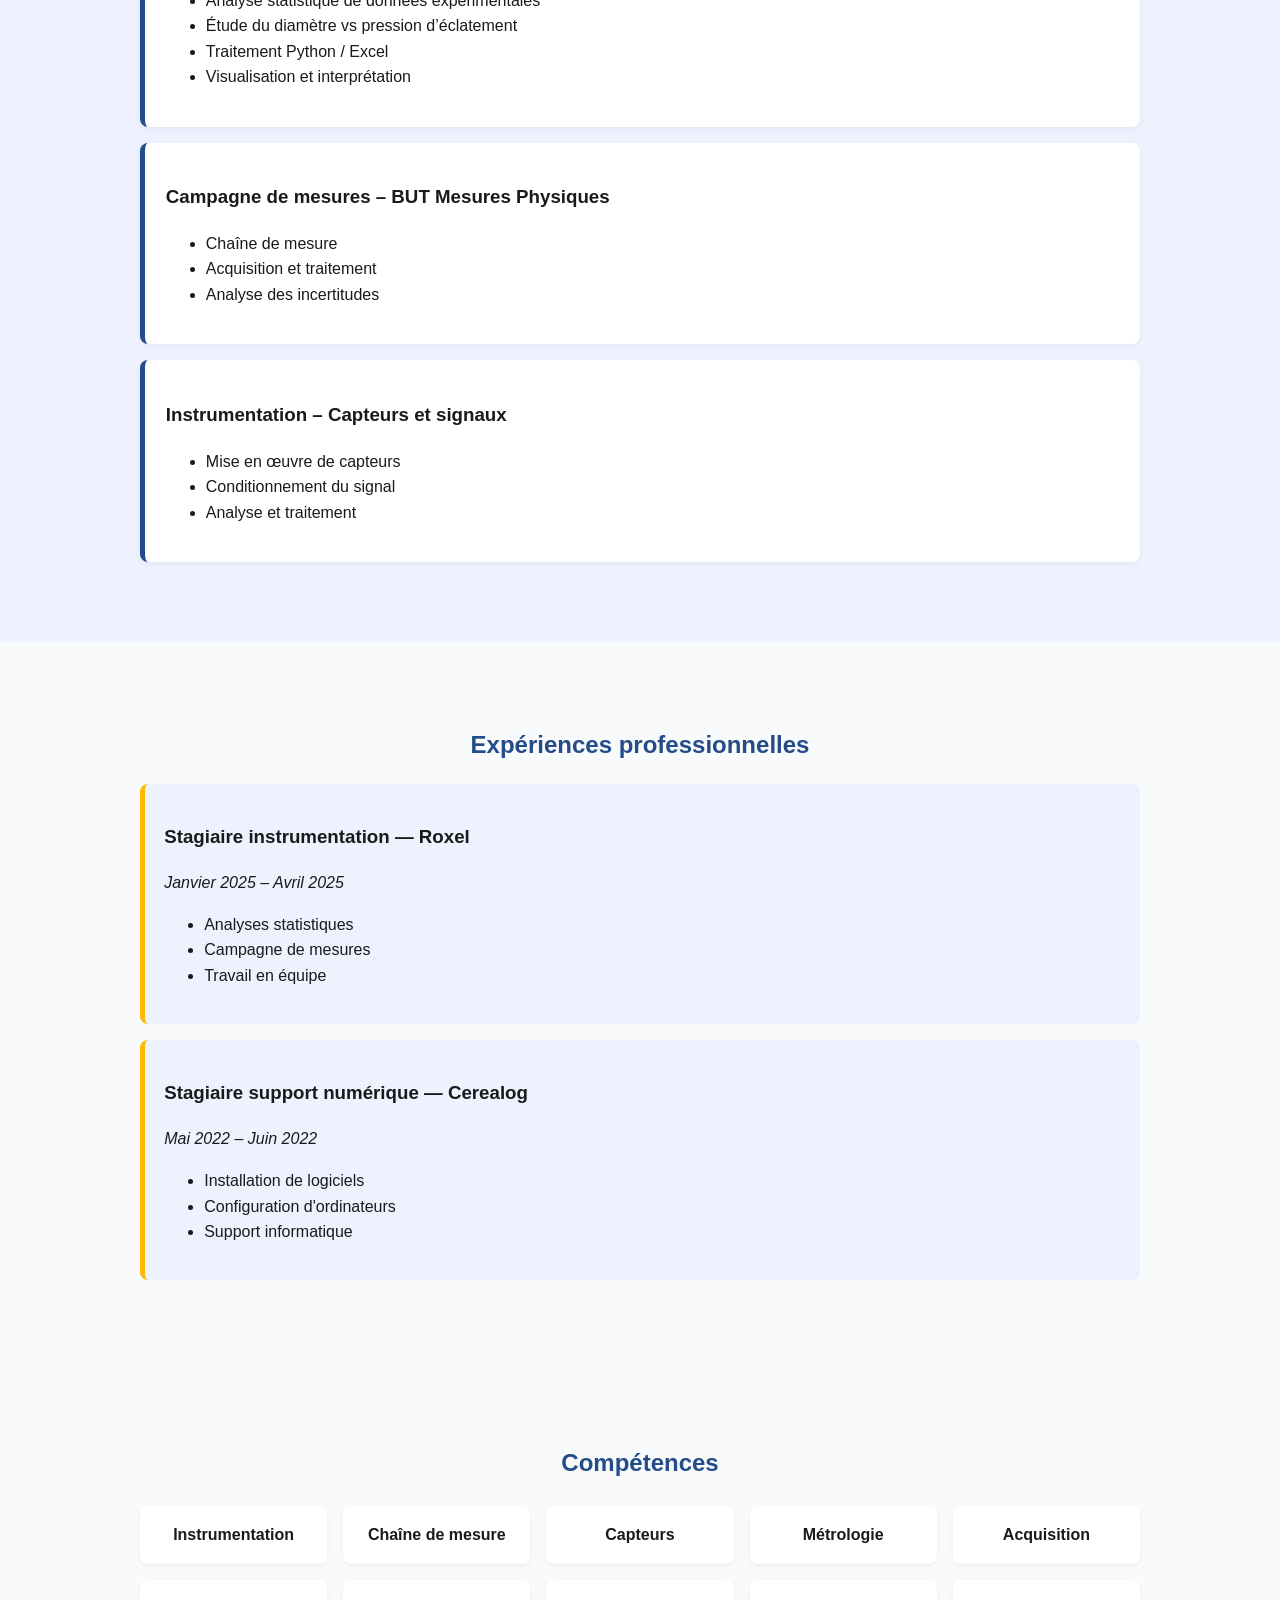
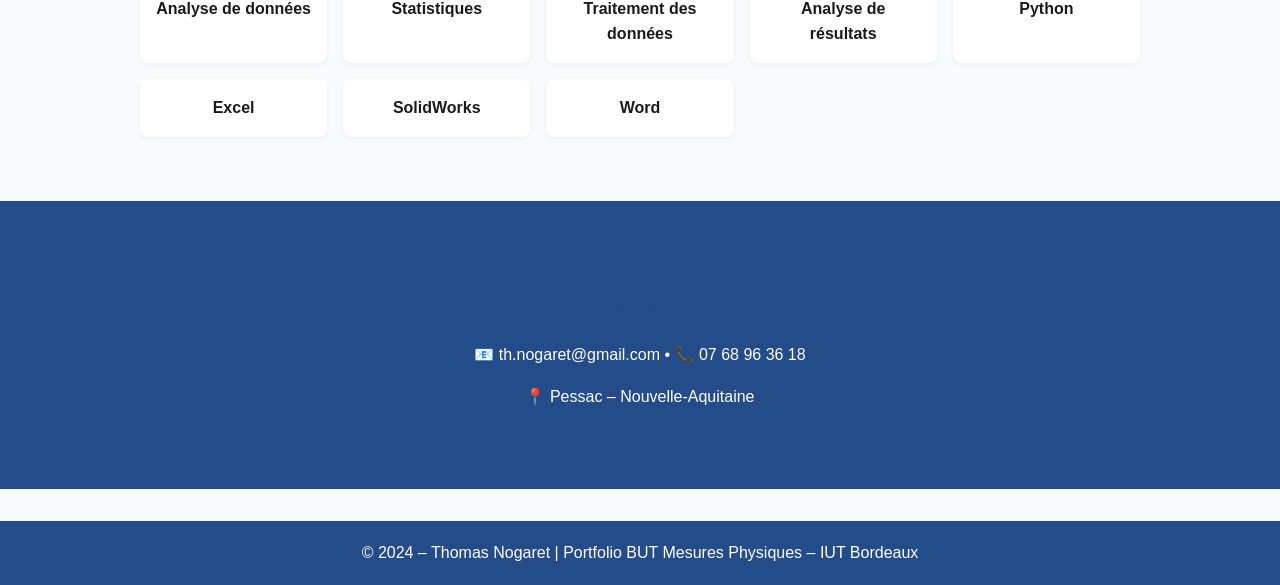
==== commit e3c40535: "Add files via upload" ====
--- a/index.html
+++ b/index.html
@@ -4,117 +4,115 @@
   <meta charset="UTF-8" />
   <meta name="viewport" content="width=device-width, initial-scale=1.0" />
   <title>Portfolio – Thomas Nogaret</title>
-  <link rel="icon" type="image/png" href="[cdn-icons-png.flaticon.com](https://cdn-icons-png.flaticon.com/512/3523/3523063.png)" />
+
   <style>
     @import url('[fonts.googleapis.com](https://fonts.googleapis.com/css2?family=Inter:wght@400;600&display=swap)');
+
     :root {
-      --main: #244c88;
-      --accent: #ffb703;
-      --light: #f8fafc;
-      --text: #1a1a1a;
-    }
-    * { box-sizing: border-box; margin:0; padding:0; }
-    body {
-      font-family: 'Inter', sans-serif;
-      background: var(--light);
-      color: var(--text);
-      line-height: 1.6;
-      scroll-behavior: smooth;
-    }
-
+      --main:#244c88;
+      --accent:#ffb703;
+      --light:#f8fafc;
+      --text:#1a1a1a;
+    }
+
+    body { margin:0; font-family:Inter, sans-serif; background:var(--light); color:var(--text); line-height:1.6; }
+
+    /* HEADER */
     header {
-      position: sticky; top:0; z-index:100;
+      background:#fff;
+      padding:1rem 2rem;
       display:flex; justify-content:space-between; align-items:center;
-      background:white; padding:1rem 2rem;
-      box-shadow:0 2px 8px rgba(0,0,0,0.1);
-    }
-    header h1 { color:var(--main); font-size:1.4rem; }
-    nav a {
-      text-decoration:none; color:var(--text); margin:0 0.8rem; font-weight:600;
-    }
-    nav a:hover { color:var(--accent); }
-
+      box-shadow:0 2px 6px rgba(0,0,0,.1);
+      position:sticky; top:0; z-index:100;
+    }
+    header h1 { margin:0; color:var(--main); font-size:1.4rem; }
+    header nav a {
+      margin:0 .8rem; color:var(--text); font-weight:600;
+      text-decoration:none;
+    }
+    header nav a:hover { color:var(--accent); }
+
+    /* HERO */
     .hero {
-      height:75vh;
-      background:linear-gradient(to right,rgba(36,76,136,.8),rgba(36,76,136,.9)),url('[images.unsplash.com](https://images.unsplash.com/photo-1581092446327-2240d5e9bba7?auto=format&fit=crop&w=1600&q=80)') center/cover no-repeat;
-      display:flex; flex-direction:column; justify-content:center; align-items:center;
-      color:white; text-align:center; padding:2rem;
-    }
-    .hero h1 { font-size:2.2rem; margin-bottom:.5rem; }
-    .hero h3 { font-size:1.3rem; font-weight:400; opacity:.9; margin-bottom:.8rem; }
-    .hero p { max-width:600px; margin:auto; opacity:.9; margin-bottom:1.5rem;}
+      height:75vh; color:white; text-align:center;
+      background:linear-gradient(to right,rgba(36,76,136,.85),rgba(36,76,136,.75)),
+      url('[images.unsplash.com](https://images.unsplash.com/photo-1581092446327-2240d5e9bba7?auto=format&fit=crop&w=2000&q=80)') center/cover;
+      display:flex; justify-content:center; flex-direction:column; padding:2rem;
+    }
+    .hero h1 { font-size:2.4rem; margin-bottom:0.3rem; }
+    .hero h3 { font-size:1.3rem; opacity:.9; }
+    .hero p { max-width:680px; margin:1rem auto 1.5rem; opacity:.95; }
+
     .btn {
-      display:inline-block; background:var(--accent); color:#222;
-      font-weight:600; padding:.8rem 1.4rem; border-radius:6px;
-      text-decoration:none; margin:.4rem; transition:.3s;
+      background:var(--accent);
+      padding:.8rem 1.4rem; border-radius:6px;
+      text-decoration:none; font-weight:600; color:#222;
+      margin:0 .4rem; display:inline-block;
     }
     .btn:hover { background:#ffa009; }
 
+    /* SECTIONS */
     section { padding:4rem 1.5rem; }
-    h2 { color:var(--main); margin-bottom:1.2rem; text-align:center; }
+    h2 { color:var(--main); text-align:center; margin-bottom:1.2rem; }
 
     .container { max-width:1000px; margin:auto; }
 
-    /* À propos */
-    #about p { margin-bottom:1rem; }
-    #about ul { margin-left:1.3rem; }
-
-    /* Projets */
+    /* A PROPOS */
+    .grid-2 {
+      display:grid; grid-template-columns:1fr 1fr; gap:2rem; align-items:center;
+    }
+    .profile {
+      width:230px; border-radius:50%; border:4px solid var(--main);
+      justify-self:center;
+    }
+
+    /* PROJECTS */
     .project {
       background:white;
       border-left:5px solid var(--main);
-      padding:1.3rem 1.2rem;
+      padding:1.3rem;
       margin-bottom:1rem;
       border-radius:8px;
-      box-shadow:0 2px 4px rgba(0,0,0,0.05);
-    }
-
-    /* Expériences */
+      box-shadow:0 2px 6px rgba(0,0,0,.05);
+    }
+
+    /* EXPERIENCES */
     .experience {
-      background:#f1f3f9;
-      border-left:4px solid var(--accent);
-      padding:1rem 1.2rem;
+      background:#eef2ff;
+      padding:1.2rem;
       margin-bottom:1rem;
-      border-radius:6px;
-    }
-
-    /* Formation */
-    .formation { background:white; padding:1.5rem 1.2rem; margin-bottom:1rem; border-radius:8px;
-      border-left:5px solid var(--main); box-shadow:0 2px 4px rgba(0,0,0,0.05); }
-
-    /* Compétences */
+      border-left:5px solid var(--accent);
+      border-radius:8px;
+    }
+
+    /* COMPETENCES */
     .skills-grid {
-      display:grid;
-      grid-template-columns:repeat(auto-fit,minmax(200px,1fr));
-      gap:1rem;
-      margin-top:1rem;
+      display:grid; grid-template-columns:repeat(auto-fit,minmax(180px,1fr));
+      gap:1rem; margin-top:1.5rem;
     }
     .skill {
-      background:white;
-      padding:1rem;
-      border-radius:8px;
-      box-shadow:0 2px 6px rgba(0,0,0,0.05);
-      text-align:center;
-      font-weight:600;
-    }
-
+      background:white; padding:1rem; border-radius:8px;
+      text-align:center; font-weight:600;
+      box-shadow:0 2px 5px rgba(0,0,0,0.05);
+    }
+
+    /* CONTACT */
     footer {
-      background:var(--main);
-      color:white;
-      text-align:center;
-      padding:1rem;
-      margin-top:2rem;
-    }
-
-    /* Responsive */
+      background:var(--main); color:white;
+      text-align:center; padding:1.2rem; margin-top:2rem;
+    }
+
     @media(max-width:800px){
-      .hero h1{font-size:1.6rem;}
+      .grid-2 { grid-template-columns:1fr; text-align:center; }
+      .profile { margin-bottom:1rem; }
+      .hero h1 { font-size:1.8rem; }
     }
   </style>
 </head>
+
 <body>
 
-  <!-- 🧑‍💻 SECTION 1 — HERO -->
+  <!-- HEADER -->
   <header>
     <h1>Thomas Nogaret</h1>
     <nav>
@@ -126,174 +124,153 @@
     </nav>
   </header>
 
+  <!-- HERO SECTION -->
   <section class="hero">
-    <h1>Étudiant en BUT Mesures Physiques</h1>
-    <h3>Instrumentation & Métrologie</h3>
+    <h1>Thomas NOGARET</h1>
+    <h3>Étudiant en BUT Mesures Physiques — Instrumentation & Métrologie</h3>
     <p>
-      Étudiant en 3ᵉ année de BUT Mesures Physiques à l’Université de Bordeaux, spécialisé en instrumentation, métrologie et analyse de données.
+      Étudiant en 3ᵉ année de BUT Mesures Physiques à l’Université de Bordeaux,
+      spécialisé en instrumentation, métrologie et analyse de données.
     </p>
+
     <div>
-      <a href="#projects" class="btn">Voir mes projets</a>
-      <a href="CV-NOGARET-Thomas.pdf" class="btn" download>Télécharger mon CV</a>
-      <a href="#contact" class="btn">Me contacter</a>
-    </div>
-  </section>
-
-  <!-- 👤 SECTION 2 — À PROPOS -->
+      <a href="#projects" class="btn">Voir mes projets</a>
+      <a href="CV-NOGARET-Thomas.pdf" class="btn" download>Télécharger mon CV</a>
+      <a href="#contact" class="btn">Me contacter</a>
+    </div>
+  </section>
+
+  <!-- À PROPOS -->
   <section id="about">
-    <div class="container">
-      <h2>À propos</h2>
-      <p>
-        Je suis étudiant en troisième année de BUT Mesures Physiques à l’Université de Bordeaux, spécialisé en instrumentation. Je m’intéresse particulièrement à la métrologie, à l’analyse de données et à la mise en œuvre de chaînes de mesure.
-      </p>
-      <p>
-        Au cours de ma formation, j’ai développé des compétences en campagnes de mesures, traitement de données et caractérisation de grandeurs physiques. Lors de mon stage chez Roxel, j’ai réalisé des analyses statistiques afin d’identifier les paramètres influents sur l’éclatement de structures bobinées.
-      </p>
-      <p>
-        Cette expérience m’a permis de renforcer mes compétences en instrumentation, métrologie et travail en équipe. Je recherche une opportunité dans le domaine de la mesure physique et de l’instrumentation.
-      </p>
-    </div>
-  </section>
-
-  <!-- 🧪 SECTION 3 — PROJETS -->
+    <div class="container grid-2">
+      <img src="image.jpg" class="profile" alt="Photo Thomas Nogaret">
+
+      <div>
+        <h2>À propos</h2>
+        <p>
+          Je suis étudiant en troisième année de BUT Mesures Physiques à l’Université de Bordeaux,
+          spécialisé en instrumentation. Je m’intéresse particulièrement à la métrologie, à l’analyse
+          de données et à la mise en œuvre de chaînes de mesure.
+        </p>
+        <p>
+          Lors de mon stage chez Roxel, j’ai réalisé des analyses statistiques pour identifier les
+          paramètres influents sur l’éclatement de structures bobinées.
+        </p>
+        <p>
+          Je suis motivé, rigoureux et je recherche une opportunité dans la mesure physique
+          et l’instrumentation.
+        </p>
+
+        <!-- PROFIL LINKEDIN -->
+        <p style="margin-top:1rem;">
+          🔗 <strong>Profil LinkedIn :</strong><br>
+          <a href="[linkedin.com](https://www.linkedin.com/in/thomas-nogaret)" target="_blank" style="color:var(--main);font-weight:600;">
+            Thomas NOGARET – LinkedIn
+          </a>
+        </p>
+      </div>
+    </div>
+  </section>
+
+  <!-- PROJETS -->
   <section id="projects" style="background:#eef2ff">
     <div class="container">
       <h2>Projets</h2>
 
       <div class="project">
-        <h3>Analyse statistique Roxel</h3>
-        <p><em>Stage – BUT Mesures Physiques</em></p>
-        <ul>
-          <li>Analyse statistique de données expérimentales</li>
-          <li>Étude de l’impact du diamètre sur la pression d’éclatement</li>
-          <li>Identification des paramètres influents</li>
-          <li>Traitement sur Excel et Python, visualisation des résultats</li>
-        </ul>
-        <strong>Compétences :</strong> Métrologie, Statistiques, Analyse de données, Instrumentation
+        <h3>Analyse statistique – Roxel</h3>
+        <ul>
+          <li>Analyse statistique de données expérimentales</li>
+          <li>Étude du diamètre vs pression d’éclatement</li>
+          <li>Traitement Python / Excel</li>
+          <li>Visualisation et interprétation</li>
+        </ul>
       </div>
 
       <div class="project">
-        <h3>Campagne de mesures</h3>
-        <p><em>BUT Mesures Physiques</em></p>
-        <ul>
-          <li>Mise en place d’une chaîne de mesure</li>
-          <li>Acquisition et traitement des données</li>
-          <li>Validation des mesures et analyse des incertitudes</li>
-        </ul>
-        <strong>Compétences :</strong> Chaîne de mesure, Acquisition, Métrologie, Analyse
+        <h3>Campagne de mesures – BUT Mesures Physiques</h3>
+        <ul>
+          <li>Chaîne de mesure</li>
+          <li>Acquisition et traitement</li>
+          <li>Analyse des incertitudes</li>
+        </ul>
       </div>
 
       <div class="project">
-        <h3>Instrumentation – Mise en œuvre de capteurs</h3>
-        <p><em>BUT Mesures Physiques</em></p>
-        <ul>
-          <li>Conditionnement du signal et acquisition de données</li>
-          <li>Analyse et traitement des signaux</li>
-        </ul>
-        <strong>Compétences :</strong> Instrumentation, Capteurs, Acquisition, Traitement du signal
-      </div>
-    </div>
-  </section>
-
-  <!-- 💼 SECTION 4 — EXPÉRIENCES -->
+        <h3>Instrumentation – Capteurs et signaux</h3>
+        <ul>
+          <li>Mise en œuvre de capteurs</li>
+          <li>Conditionnement du signal</li>
+          <li>Analyse et traitement</li>
+        </ul>
+      </div>
+
+    </div>
+  </section>
+
+  <!-- EXPÉRIENCES -->
   <section id="experience">
     <div class="container">
-      <h2>Expériences professionnelles</h2>
+      <h2>Expériences professionnelles</h2>
 
       <div class="experience">
-        <h3>Stagiaire Instrumentation – Roxel</h3>
-        <p><em>Janvier 2025 – Avril 2025</em></p>
-        <ul>
-          <li>Analyses statistiques et campagnes de mesures</li>
-          <li>Étude de l’impact des paramètres sur les performances des structures</li>
-          <li>Traitement de données et travail en équipe</li>
+        <h3>Stagiaire instrumentation — Roxel</h3>
+        <p><em>Janvier 2025 – Avril 2025</em></p>
+        <ul>
+          <li>Analyses statistiques</li>
+          <li>Campagne de mesures</li>
+          <li>Travail en équipe</li>
         </ul>
       </div>
 
       <div class="experience">
-        <h3>Stagiaire Support Numérique – Cerealog</h3>
-        <p><em>Mai 2022 – Juin 2022</em></p>
-        <ul>
-          <li>Installation et configuration de logiciels et ordinateurs</li>
-          <li>Support informatique aux utilisateurs</li>
-        </ul>
-      </div>
-    </div>
-  </section>
-
-  <!-- 🎓 SECTION 5 — FORMATION -->
-  <section id="formation" style="background:#eef2ff">
-    <div class="container">
-      <h2>Formation</h2>
-
-      <div class="formation">
-        <h3>BUT Mesures Physiques</h3>
-        <p>Université de Bordeaux | 2023 – 2026<br>Spécialisation : Instrumentation</p>
-      </div>
-      <div class="formation">
-        <h3>Baccalauréat STI2D</h3>
-        <p>Lycée Sainte Famille Saintonge | Mention Assez Bien</p>
-      </div>
-      <div class="formation">
-        <h3>CQP OPAH</h3>
-        <p>AFORPA</p>
-      </div>
-    </div>
-  </section>
-
-  <!-- 🧠 SECTION 6 — COMPÉTENCES -->
+        <h3>Stagiaire support numérique — Cerealog</h3>
+        <p><em>Mai 2022 – Juin 2022</em></p>
+        <ul>
+          <li>Installation de logiciels</li>
+          <li>Configuration d'ordinateurs</li>
+          <li>Support informatique</li>
+        </ul>
+      </div>
+
+    </div>
+  </section>
+
+  <!-- COMPÉTENCES -->
   <section id="skills">
     <div class="container">
       <h2>Compétences</h2>
+
       <div class="skills-grid">
         <div class="skill">Instrumentation</div>
-        <div class="skill">Chaîne de mesure</div>
+        <div class="skill">Chaîne de mesure</div>
         <div class="skill">Capteurs</div>
         <div class="skill">Métrologie</div>
         <div class="skill">Acquisition</div>
-        <div class="skill">Analyse de données</div>
+        <div class="skill">Analyse de données</div>
         <div class="skill">Statistiques</div>
-        <div class="skill">Traitement de données</div>
-        <div class="skill">Analyse des résultats</div>
+        <div class="skill">Traitement des données</div>
+        <div class="skill">Analyse de résultats</div>
         <div class="skill">Python</div>
         <div class="skill">Excel</div>
         <div class="skill">SolidWorks</div>
         <div class="skill">Word</div>
       </div>
-    </div>
-  </section>
-
-  <!-- 🌍 SECTION 7 — LANGUES -->
-  <section id="langues" style="background:#eef2ff">
-    <div class="container">
-      <h2>Langues</h2>
-      <ul>
-        <li>Français : Langue maternelle</li>
-        <li>Anglais : Technique</li>
-        <li>Espagnol : Niveau scolaire</li>
-      </ul>
-    </div>
-  </section>
-
-  <!-- 🎯 SECTION 8 — CENTRES D’INTÉRÊT -->
-  <section id="interets">
-    <div class="container">
-      <h2>Centres d’intérêt</h2>
-      <p>Basketball • Volleyball • Lecture • Manga</p>
-    </div>
-  </section>
-
-  <!-- 📞 SECTION 9 — CONTACT -->
+
+    </div>
+  </section>
+
+  <!-- CONTACT -->
   <section id="contact" style="background:#244c88;color:white;text-align:center;">
     <div class="container">
       <h2>Contact</h2>
-      <p>📧 th.nogaret@gmail.com  |  📞 07 68 96 36 18</p>
-      <p>Portfolio BUT Mesures Physiques – IUT de Bordeaux</p>
+      <p>📧 th.nogaret@gmail.com • 📞 07 68 96 36 18</p>
+      <p>📍 Pessac – Nouvelle-Aquitaine</p>
     </div>
   </section>
 
   <footer>
-    © 2024 Thomas Nogaret | Portfolio BUT Mesures Physiques – IUT de Bordeaux
+    © 2024 – Thomas Nogaret | Portfolio BUT Mesures Physiques – IUT Bordeaux
   </footer>
 
 </body>
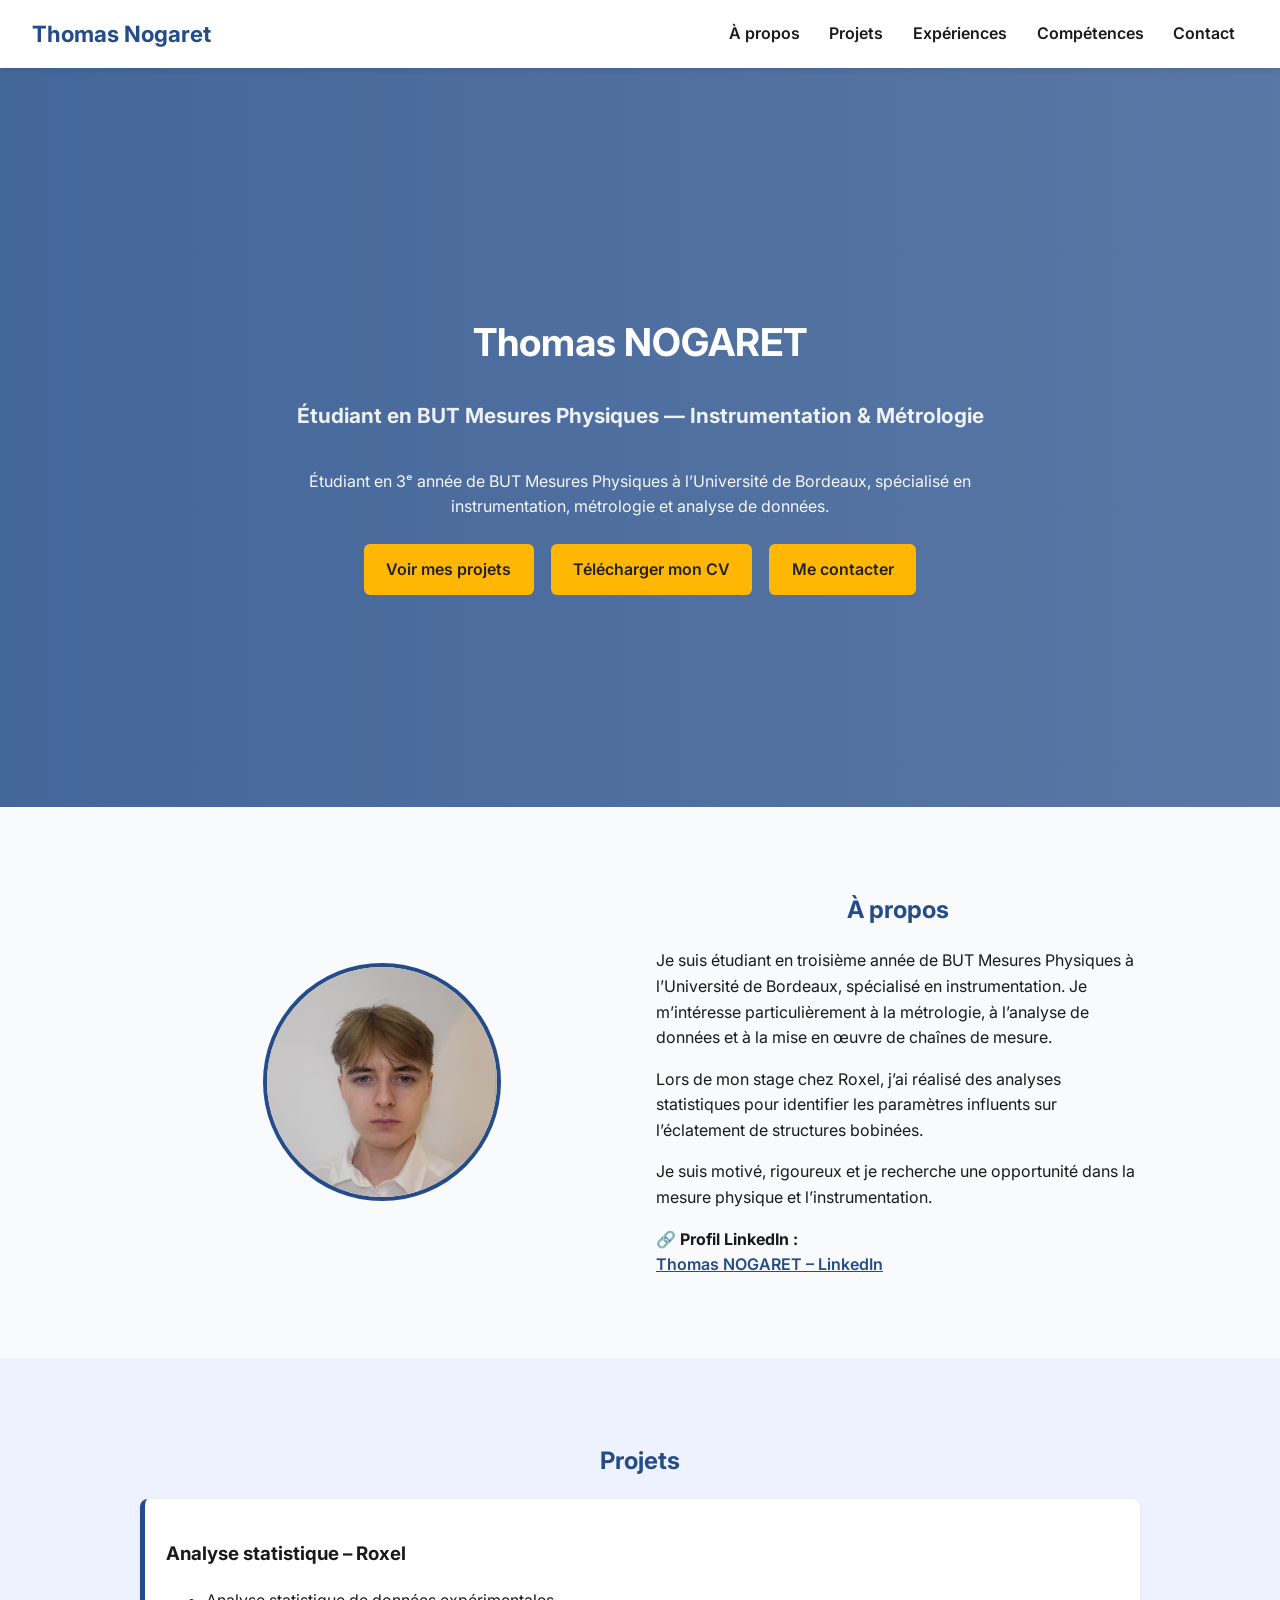
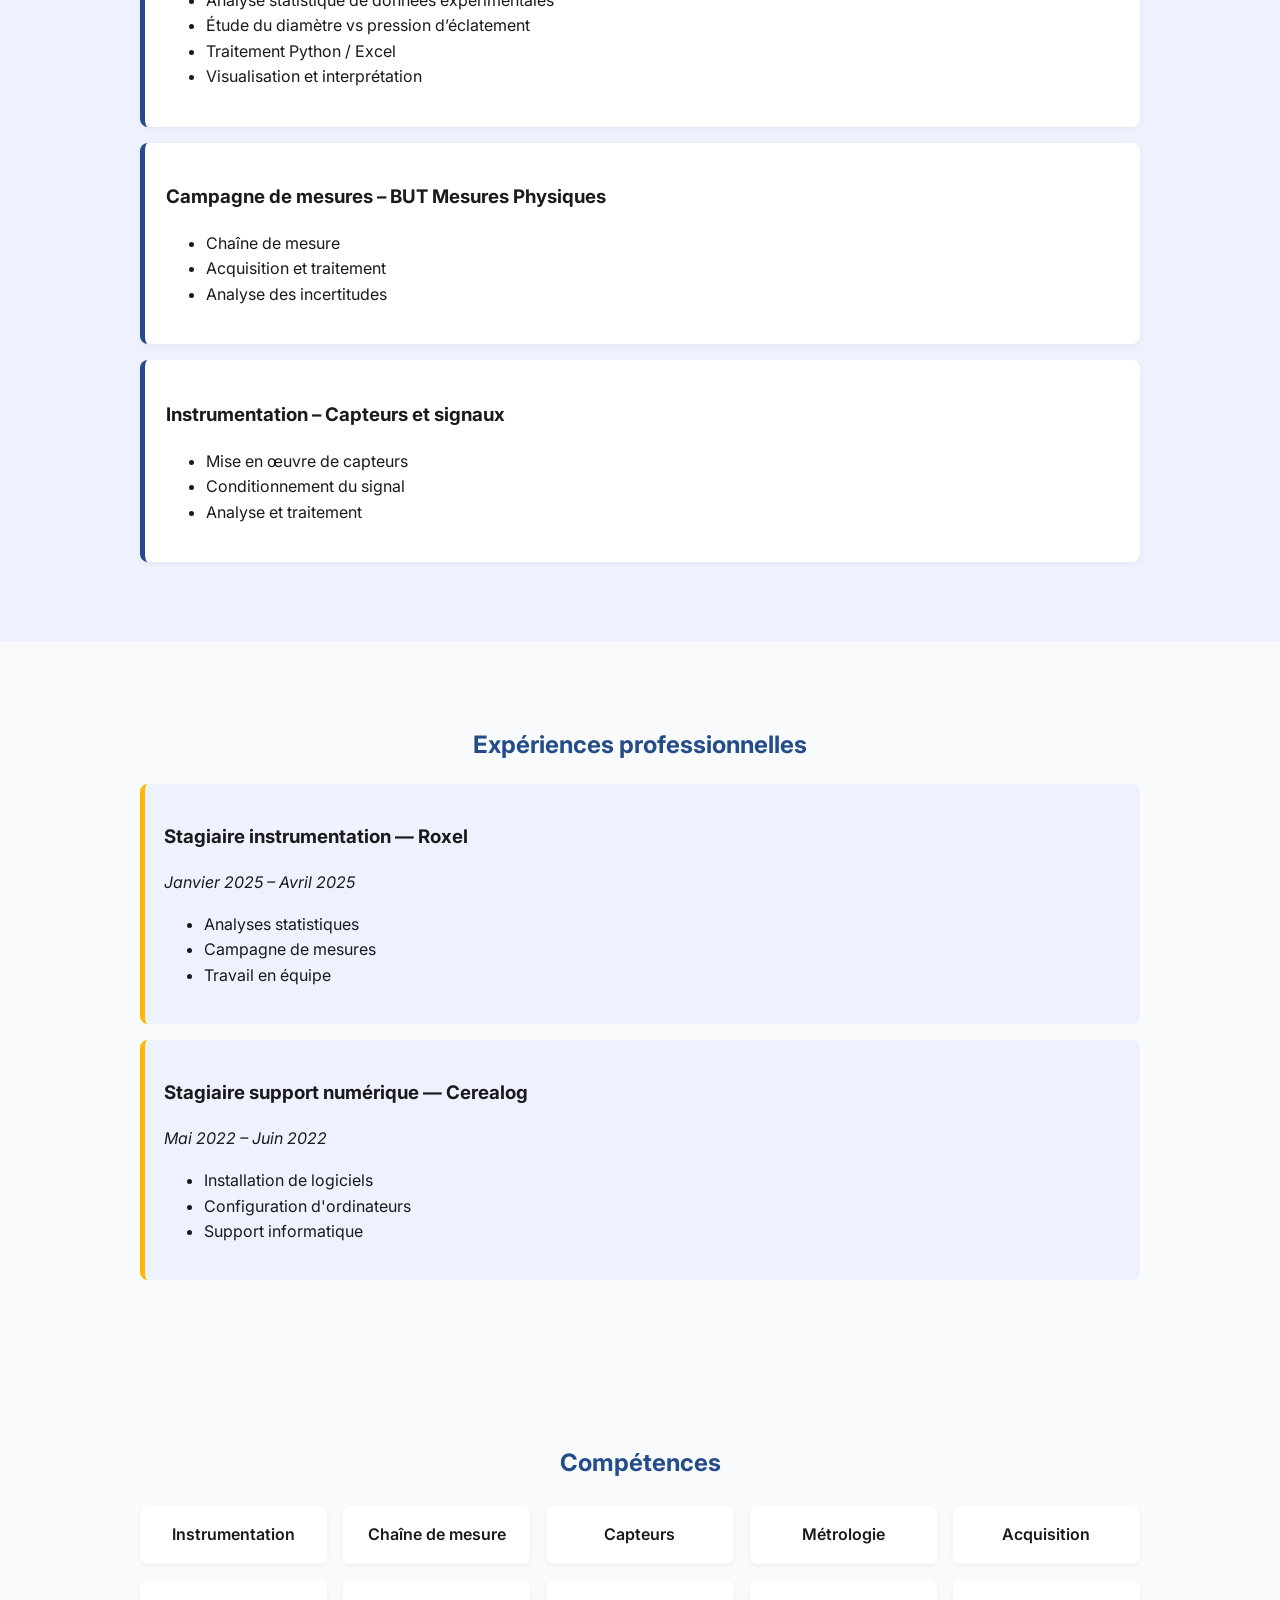
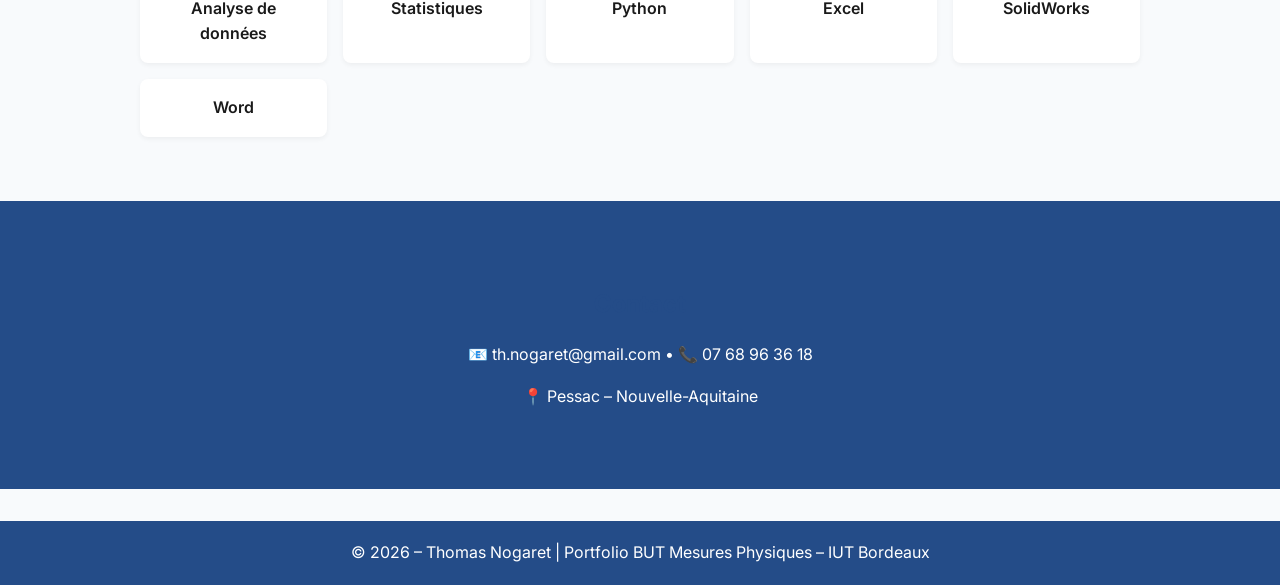
==== commit 9721ee86: "Add files via upload" ====
--- a/index.html
+++ b/index.html
@@ -6,7 +6,7 @@
   <title>Portfolio – Thomas Nogaret</title>
 
   <style>
-    @import url('[fonts.googleapis.com](https://fonts.googleapis.com/css2?family=Inter:wght@400;600&display=swap)');
+    @import url('https://fonts.googleapis.com/css2?family=Inter:wght@400;600&display=swap');
 
     :root {
       --main:#244c88;
@@ -15,58 +15,101 @@
       --text:#1a1a1a;
     }
 
-    body { margin:0; font-family:Inter, sans-serif; background:var(--light); color:var(--text); line-height:1.6; }
-
-    /* HEADER */
+    body {
+      margin:0;
+      font-family:Inter, sans-serif;
+      background:var(--light);
+      color:var(--text);
+      line-height:1.6;
+    }
+
     header {
       background:#fff;
       padding:1rem 2rem;
-      display:flex; justify-content:space-between; align-items:center;
+      display:flex;
+      justify-content:space-between;
+      align-items:center;
       box-shadow:0 2px 6px rgba(0,0,0,.1);
-      position:sticky; top:0; z-index:100;
-    }
-    header h1 { margin:0; color:var(--main); font-size:1.4rem; }
+      position:sticky;
+      top:0;
+      z-index:100;
+    }
+
+    header h1 {
+      margin:0;
+      color:var(--main);
+      font-size:1.4rem;
+    }
+
     header nav a {
-      margin:0 .8rem; color:var(--text); font-weight:600;
+      margin:0 .8rem;
+      color:var(--text);
+      font-weight:600;
       text-decoration:none;
     }
-    header nav a:hover { color:var(--accent); }
-
-    /* HERO */
+
+    header nav a:hover {
+      color:var(--accent);
+    }
+
     .hero {
-      height:75vh; color:white; text-align:center;
+      height:75vh;
+      color:white;
+      text-align:center;
       background:linear-gradient(to right,rgba(36,76,136,.85),rgba(36,76,136,.75)),
-      url('[images.unsplash.com](https://images.unsplash.com/photo-1581092446327-2240d5e9bba7?auto=format&fit=crop&w=2000&q=80)') center/cover;
-      display:flex; justify-content:center; flex-direction:column; padding:2rem;
-    }
+      url('https://images.unsplash.com/photo-1581092446327-2240d5e9bba7?auto=format&fit=crop&w=2000&q=80') center/cover;
+      display:flex;
+      justify-content:center;
+      flex-direction:column;
+      padding:2rem;
+    }
+
     .hero h1 { font-size:2.4rem; margin-bottom:0.3rem; }
     .hero h3 { font-size:1.3rem; opacity:.9; }
     .hero p { max-width:680px; margin:1rem auto 1.5rem; opacity:.95; }
 
     .btn {
       background:var(--accent);
-      padding:.8rem 1.4rem; border-radius:6px;
-      text-decoration:none; font-weight:600; color:#222;
-      margin:0 .4rem; display:inline-block;
-    }
+      padding:.8rem 1.4rem;
+      border-radius:6px;
+      text-decoration:none;
+      font-weight:600;
+      color:#222;
+      margin:0 .4rem;
+      display:inline-block;
+    }
+
     .btn:hover { background:#ffa009; }
 
-    /* SECTIONS */
     section { padding:4rem 1.5rem; }
-    h2 { color:var(--main); text-align:center; margin-bottom:1.2rem; }
-
-    .container { max-width:1000px; margin:auto; }
-
-    /* A PROPOS */
+
+    h2 {
+      color:var(--main);
+      text-align:center;
+      margin-bottom:1.2rem;
+    }
+
+    .container {
+      max-width:1000px;
+      margin:auto;
+    }
+
     .grid-2 {
-      display:grid; grid-template-columns:1fr 1fr; gap:2rem; align-items:center;
-    }
+      display:grid;
+      grid-template-columns:1fr 1fr;
+      gap:2rem;
+      align-items:center;
+    }
+
     .profile {
-      width:230px; border-radius:50%; border:4px solid var(--main);
+      width:230px;
+      height:230px;
+      border-radius:50%;
+      border:4px solid var(--main);
       justify-self:center;
-    }
-
-    /* PROJECTS */
+      object-fit:cover;
+    }
+
     .project {
       background:white;
       border-left:5px solid var(--main);
@@ -76,7 +119,6 @@
       box-shadow:0 2px 6px rgba(0,0,0,.05);
     }
 
-    /* EXPERIENCES */
     .experience {
       background:#eef2ff;
       padding:1.2rem;
@@ -85,21 +127,28 @@
       border-radius:8px;
     }
 
-    /* COMPETENCES */
     .skills-grid {
-      display:grid; grid-template-columns:repeat(auto-fit,minmax(180px,1fr));
-      gap:1rem; margin-top:1.5rem;
-    }
+      display:grid;
+      grid-template-columns:repeat(auto-fit,minmax(180px,1fr));
+      gap:1rem;
+      margin-top:1.5rem;
+    }
+
     .skill {
-      background:white; padding:1rem; border-radius:8px;
-      text-align:center; font-weight:600;
+      background:white;
+      padding:1rem;
+      border-radius:8px;
+      text-align:center;
+      font-weight:600;
       box-shadow:0 2px 5px rgba(0,0,0,0.05);
     }
 
-    /* CONTACT */
     footer {
-      background:var(--main); color:white;
-      text-align:center; padding:1.2rem; margin-top:2rem;
+      background:var(--main);
+      color:white;
+      text-align:center;
+      padding:1.2rem;
+      margin-top:2rem;
     }
 
     @media(max-width:800px){
@@ -112,166 +161,160 @@
 
 <body>
 
-  <!-- HEADER -->
-  <header>
-    <h1>Thomas Nogaret</h1>
-    <nav>
-      <a href="#about">À propos</a>
-      <a href="#projects">Projets</a>
-      <a href="#experience">Expériences</a>
-      <a href="#skills">Compétences</a>
-      <a href="#contact">Contact</a>
-    </nav>
-  </header>
-
-  <!-- HERO SECTION -->
-  <section class="hero">
-    <h1>Thomas NOGARET</h1>
-    <h3>Étudiant en BUT Mesures Physiques — Instrumentation & Métrologie</h3>
-    <p>
-      Étudiant en 3ᵉ année de BUT Mesures Physiques à l’Université de Bordeaux,
-      spécialisé en instrumentation, métrologie et analyse de données.
-    </p>
+<header>
+  <h1>Thomas Nogaret</h1>
+  <nav>
+    <a href="#about">À propos</a>
+    <a href="#projects">Projets</a>
+    <a href="#experience">Expériences</a>
+    <a href="#skills">Compétences</a>
+    <a href="#contact">Contact</a>
+  </nav>
+</header>
+
+<section class="hero">
+  <h1>Thomas NOGARET</h1>
+  <h3>Étudiant en BUT Mesures Physiques — Instrumentation & Métrologie</h3>
+  <p>
+    Étudiant en 3ᵉ année de BUT Mesures Physiques à l’Université de Bordeaux,
+    spécialisé en instrumentation, métrologie et analyse de données.
+  </p>
+
+  <div>
+    <a href="#projects" class="btn">Voir mes projets</a>
+    <a href="CV-NOGARET-Thomas.pdf" class="btn" download>Télécharger mon CV</a>
+    <a href="#contact" class="btn">Me contacter</a>
+  </div>
+</section>
+
+<section id="about">
+  <div class="container grid-2">
+    <img src="photo.jpg" class="profile" alt="Photo Thomas Nogaret">
 
     <div>
-      <a href="#projects" class="btn">Voir mes projets</a>
-      <a href="CV-NOGARET-Thomas.pdf" class="btn" download>Télécharger mon CV</a>
-      <a href="#contact" class="btn">Me contacter</a>
-    </div>
-  </section>
-
-  <!-- À PROPOS -->
-  <section id="about">
-    <div class="container grid-2">
-      <img src="image.jpg" class="profile" alt="Photo Thomas Nogaret">
-
-      <div>
-        <h2>À propos</h2>
-        <p>
-          Je suis étudiant en troisième année de BUT Mesures Physiques à l’Université de Bordeaux,
-          spécialisé en instrumentation. Je m’intéresse particulièrement à la métrologie, à l’analyse
-          de données et à la mise en œuvre de chaînes de mesure.
-        </p>
-        <p>
-          Lors de mon stage chez Roxel, j’ai réalisé des analyses statistiques pour identifier les
-          paramètres influents sur l’éclatement de structures bobinées.
-        </p>
-        <p>
-          Je suis motivé, rigoureux et je recherche une opportunité dans la mesure physique
-          et l’instrumentation.
-        </p>
-
-        <!-- PROFIL LINKEDIN -->
-        <p style="margin-top:1rem;">
-          🔗 <strong>Profil LinkedIn :</strong><br>
-          <a href="[linkedin.com](https://www.linkedin.com/in/thomas-nogaret)" target="_blank" style="color:var(--main);font-weight:600;">
-            Thomas NOGARET – LinkedIn
-          </a>
-        </p>
-      </div>
-    </div>
-  </section>
-
-  <!-- PROJETS -->
-  <section id="projects" style="background:#eef2ff">
-    <div class="container">
-      <h2>Projets</h2>
-
-      <div class="project">
-        <h3>Analyse statistique – Roxel</h3>
-        <ul>
-          <li>Analyse statistique de données expérimentales</li>
-          <li>Étude du diamètre vs pression d’éclatement</li>
-          <li>Traitement Python / Excel</li>
-          <li>Visualisation et interprétation</li>
-        </ul>
-      </div>
-
-      <div class="project">
-        <h3>Campagne de mesures – BUT Mesures Physiques</h3>
-        <ul>
-          <li>Chaîne de mesure</li>
-          <li>Acquisition et traitement</li>
-          <li>Analyse des incertitudes</li>
-        </ul>
-      </div>
-
-      <div class="project">
-        <h3>Instrumentation – Capteurs et signaux</h3>
-        <ul>
-          <li>Mise en œuvre de capteurs</li>
-          <li>Conditionnement du signal</li>
-          <li>Analyse et traitement</li>
-        </ul>
-      </div>
-
-    </div>
-  </section>
-
-  <!-- EXPÉRIENCES -->
-  <section id="experience">
-    <div class="container">
-      <h2>Expériences professionnelles</h2>
-
-      <div class="experience">
-        <h3>Stagiaire instrumentation — Roxel</h3>
-        <p><em>Janvier 2025 – Avril 2025</em></p>
-        <ul>
-          <li>Analyses statistiques</li>
-          <li>Campagne de mesures</li>
-          <li>Travail en équipe</li>
-        </ul>
-      </div>
-
-      <div class="experience">
-        <h3>Stagiaire support numérique — Cerealog</h3>
-        <p><em>Mai 2022 – Juin 2022</em></p>
-        <ul>
-          <li>Installation de logiciels</li>
-          <li>Configuration d'ordinateurs</li>
-          <li>Support informatique</li>
-        </ul>
-      </div>
-
-    </div>
-  </section>
-
-  <!-- COMPÉTENCES -->
-  <section id="skills">
-    <div class="container">
-      <h2>Compétences</h2>
-
-      <div class="skills-grid">
-        <div class="skill">Instrumentation</div>
-        <div class="skill">Chaîne de mesure</div>
-        <div class="skill">Capteurs</div>
-        <div class="skill">Métrologie</div>
-        <div class="skill">Acquisition</div>
-        <div class="skill">Analyse de données</div>
-        <div class="skill">Statistiques</div>
-        <div class="skill">Traitement des données</div>
-        <div class="skill">Analyse de résultats</div>
-        <div class="skill">Python</div>
-        <div class="skill">Excel</div>
-        <div class="skill">SolidWorks</div>
-        <div class="skill">Word</div>
-      </div>
-
-    </div>
-  </section>
-
-  <!-- CONTACT -->
-  <section id="contact" style="background:#244c88;color:white;text-align:center;">
-    <div class="container">
-      <h2>Contact</h2>
-      <p>📧 th.nogaret@gmail.com • 📞 07 68 96 36 18</p>
-      <p>📍 Pessac – Nouvelle-Aquitaine</p>
-    </div>
-  </section>
-
-  <footer>
-    © 2024 – Thomas Nogaret | Portfolio BUT Mesures Physiques – IUT Bordeaux
-  </footer>
+      <h2>À propos</h2>
+      <p>
+        Je suis étudiant en troisième année de BUT Mesures Physiques à l’Université de Bordeaux,
+        spécialisé en instrumentation. Je m’intéresse particulièrement à la métrologie, à l’analyse
+        de données et à la mise en œuvre de chaînes de mesure.
+      </p>
+
+      <p>
+        Lors de mon stage chez Roxel, j’ai réalisé des analyses statistiques pour identifier les
+        paramètres influents sur l’éclatement de structures bobinées.
+      </p>
+
+      <p>
+        Je suis motivé, rigoureux et je recherche une opportunité dans la mesure physique
+        et l’instrumentation.
+      </p>
+
+      <p style="margin-top:1rem;">
+        🔗 <strong>Profil LinkedIn :</strong><br>
+        <a href="https://www.linkedin.com/in/thomas-nogaret" target="_blank"
+        style="color:var(--main);font-weight:600;">
+        Thomas NOGARET – LinkedIn
+        </a>
+      </p>
+
+    </div>
+  </div>
+</section>
+
+<section id="projects" style="background:#eef2ff">
+  <div class="container">
+    <h2>Projets</h2>
+
+    <div class="project">
+      <h3>Analyse statistique – Roxel</h3>
+      <ul>
+        <li>Analyse statistique de données expérimentales</li>
+        <li>Étude du diamètre vs pression d’éclatement</li>
+        <li>Traitement Python / Excel</li>
+        <li>Visualisation et interprétation</li>
+      </ul>
+    </div>
+
+    <div class="project">
+      <h3>Campagne de mesures – BUT Mesures Physiques</h3>
+      <ul>
+        <li>Chaîne de mesure</li>
+        <li>Acquisition et traitement</li>
+        <li>Analyse des incertitudes</li>
+      </ul>
+    </div>
+
+    <div class="project">
+      <h3>Instrumentation – Capteurs et signaux</h3>
+      <ul>
+        <li>Mise en œuvre de capteurs</li>
+        <li>Conditionnement du signal</li>
+        <li>Analyse et traitement</li>
+      </ul>
+    </div>
+
+  </div>
+</section>
+
+<section id="experience">
+  <div class="container">
+    <h2>Expériences professionnelles</h2>
+
+    <div class="experience">
+      <h3>Stagiaire instrumentation — Roxel</h3>
+      <p><em>Janvier 2025 – Avril 2025</em></p>
+      <ul>
+        <li>Analyses statistiques</li>
+        <li>Campagne de mesures</li>
+        <li>Travail en équipe</li>
+      </ul>
+    </div>
+
+    <div class="experience">
+      <h3>Stagiaire support numérique — Cerealog</h3>
+      <p><em>Mai 2022 – Juin 2022</em></p>
+      <ul>
+        <li>Installation de logiciels</li>
+        <li>Configuration d'ordinateurs</li>
+        <li>Support informatique</li>
+      </ul>
+    </div>
+
+  </div>
+</section>
+
+<section id="skills">
+  <div class="container">
+    <h2>Compétences</h2>
+
+    <div class="skills-grid">
+      <div class="skill">Instrumentation</div>
+      <div class="skill">Chaîne de mesure</div>
+      <div class="skill">Capteurs</div>
+      <div class="skill">Métrologie</div>
+      <div class="skill">Acquisition</div>
+      <div class="skill">Analyse de données</div>
+      <div class="skill">Statistiques</div>
+      <div class="skill">Python</div>
+      <div class="skill">Excel</div>
+      <div class="skill">SolidWorks</div>
+      <div class="skill">Word</div>
+    </div>
+
+  </div>
+</section>
+
+<section id="contact" style="background:#244c88;color:white;text-align:center;">
+  <div class="container">
+    <h2>Contact</h2>
+    <p>📧 th.nogaret@gmail.com • 📞 07 68 96 36 18</p>
+    <p>📍 Pessac – Nouvelle-Aquitaine</p>
+  </div>
+</section>
+
+<footer>
+  © 2026 – Thomas Nogaret | Portfolio BUT Mesures Physiques – IUT Bordeaux
+</footer>
 
 </body>
 </html>
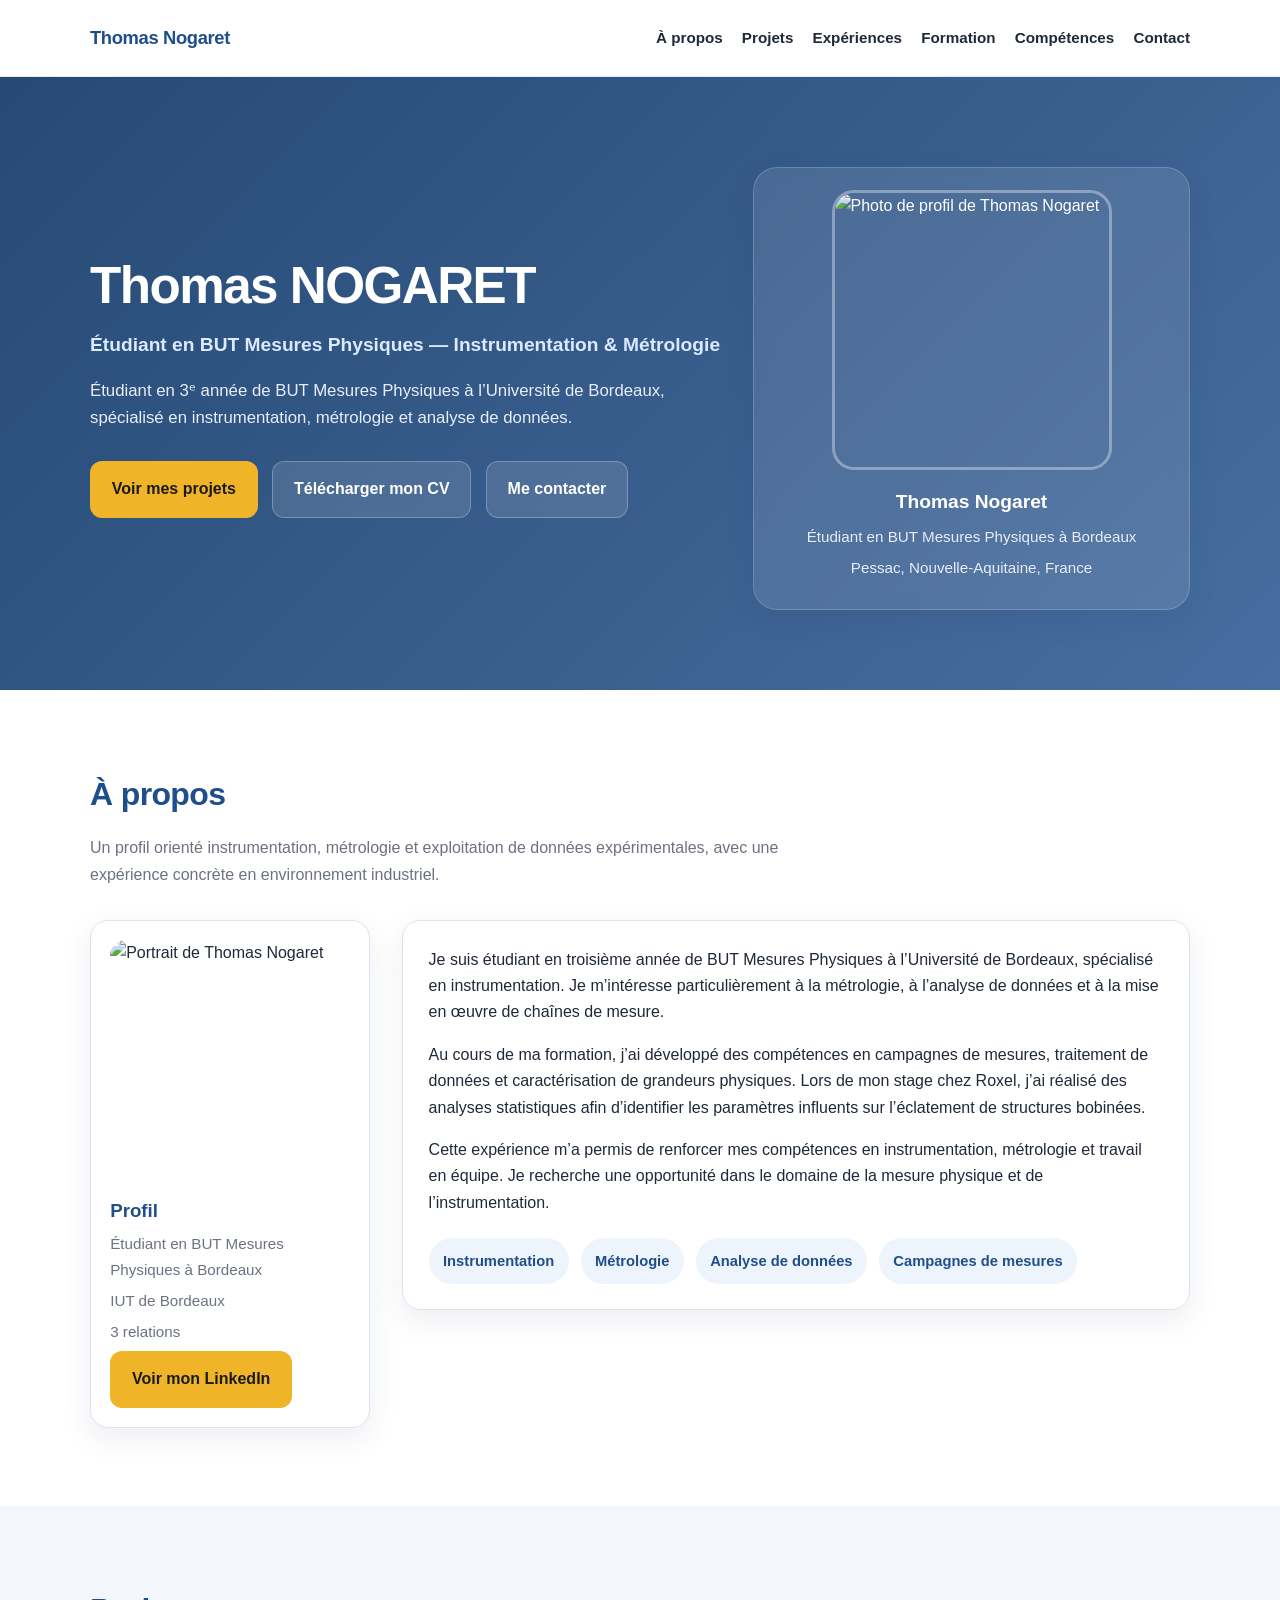
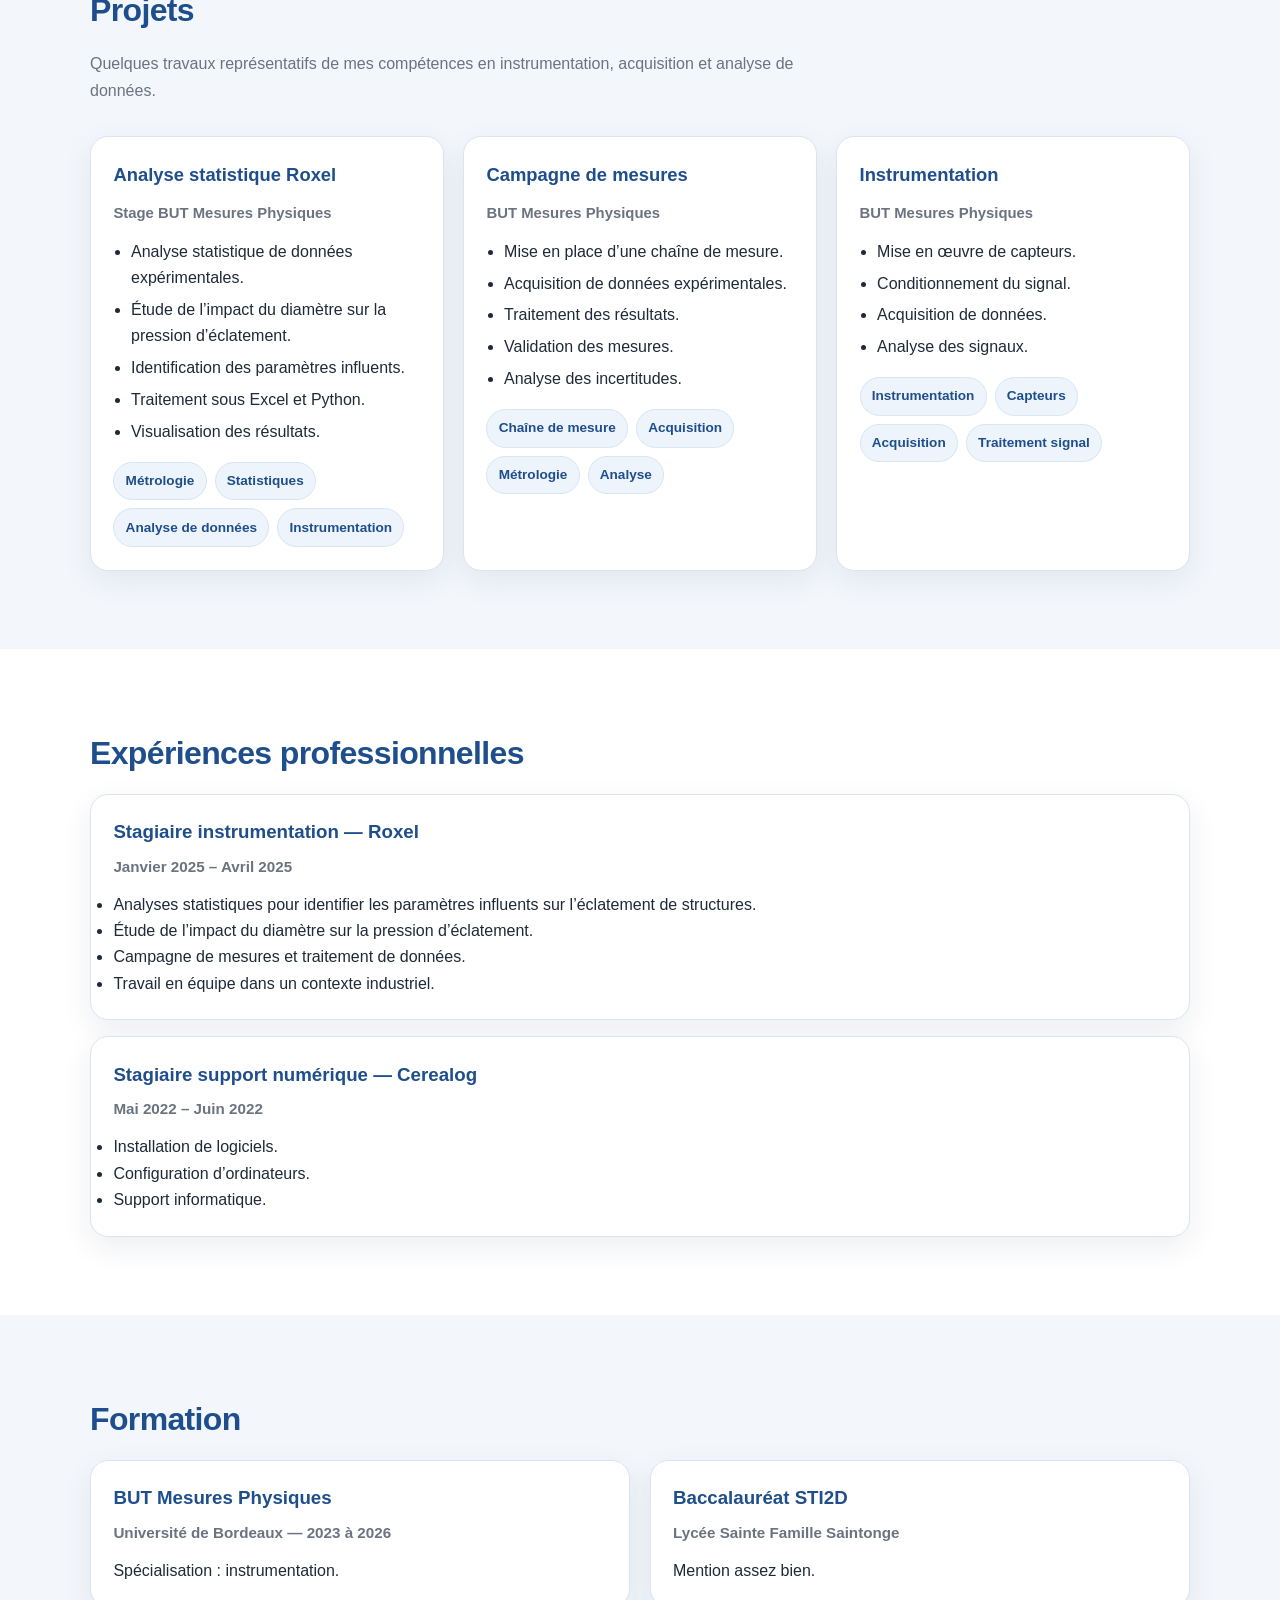
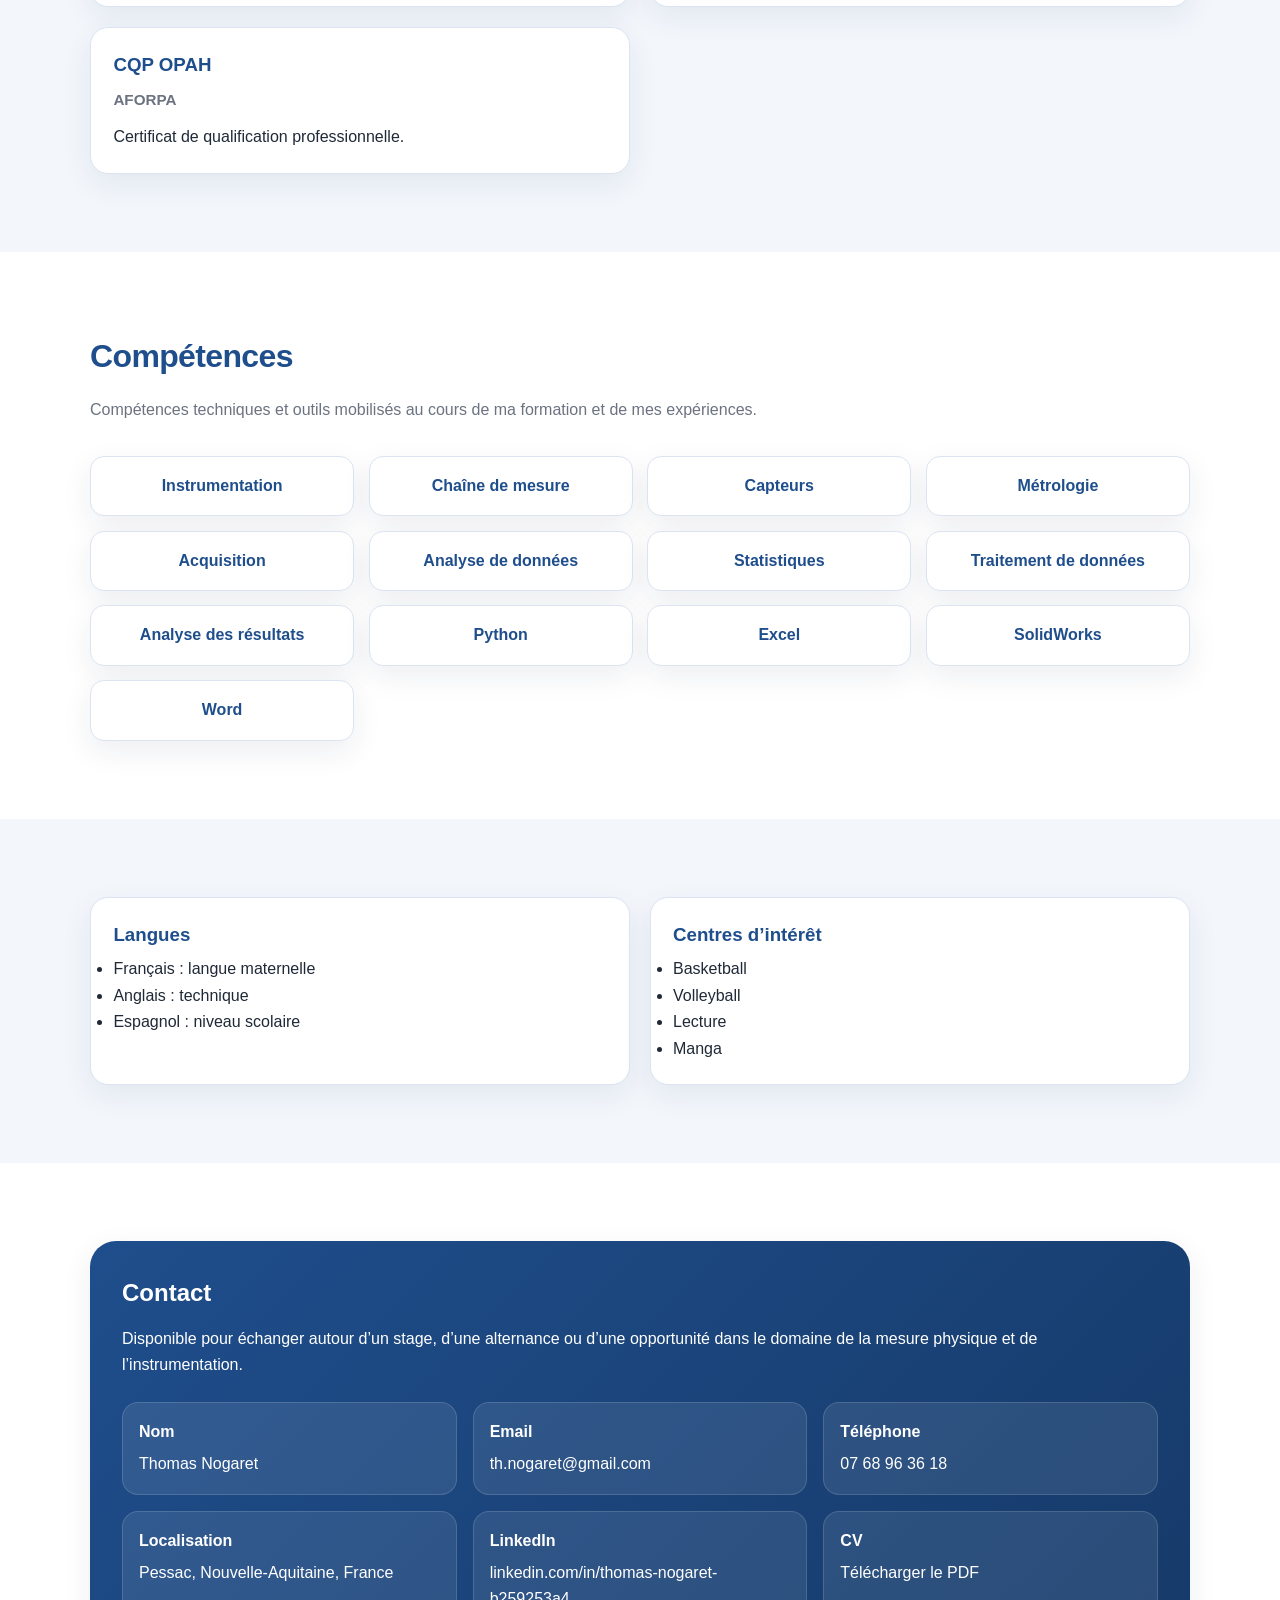
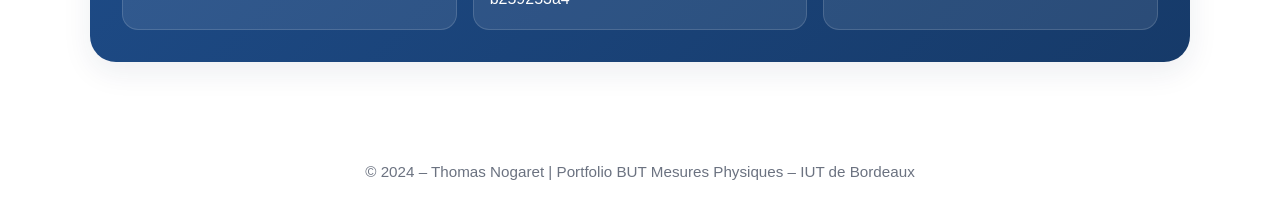
==== commit 55c6f532: "Add files via upload" ====
--- a/index.html
+++ b/index.html
@@ -4,317 +4,789 @@
   <meta charset="UTF-8" />
   <meta name="viewport" content="width=device-width, initial-scale=1.0" />
   <title>Portfolio – Thomas Nogaret</title>
-
+  <meta name="description" content="Portfolio de Thomas Nogaret, étudiant en BUT Mesures Physiques à Bordeaux, spécialisé en instrumentation, métrologie et analyse de données." />
   <style>
-    @import url('https://fonts.googleapis.com/css2?family=Inter:wght@400;600&display=swap');
+    @import url('[fonts.googleapis.com](https://fonts.googleapis.com/css2?family=Inter:wght@400;500;600;700&display=swap)');
 
     :root {
-      --main:#244c88;
-      --accent:#ffb703;
-      --light:#f8fafc;
-      --text:#1a1a1a;
+      --primary: #1f4e8c;
+      --primary-dark: #163a69;
+      --secondary: #f3f7fc;
+      --accent: #f0b429;
+      --text: #1f2937;
+      --muted: #6b7280;
+      --white: #ffffff;
+      --border: #dbe4f0;
+      --shadow: 0 10px 30px rgba(20, 40, 80, 0.08);
+      --radius: 18px;
+      --max-width: 1100px;
+    }
+
+    * {
+      box-sizing: border-box;
+      margin: 0;
+      padding: 0;
+    }
+
+    html {
+      scroll-behavior: smooth;
     }
 
     body {
-      margin:0;
-      font-family:Inter, sans-serif;
-      background:var(--light);
-      color:var(--text);
-      line-height:1.6;
-    }
-
+      font-family: 'Inter', sans-serif;
+      background: var(--white);
+      color: var(--text);
+      line-height: 1.65;
+    }
+
+    img {
+      max-width: 100%;
+      display: block;
+    }
+
+    a {
+      text-decoration: none;
+      color: inherit;
+    }
+
+    .container {
+      width: min(var(--max-width), 92%);
+      margin: 0 auto;
+    }
+
+    /* Header */
     header {
-      background:#fff;
-      padding:1rem 2rem;
-      display:flex;
-      justify-content:space-between;
-      align-items:center;
-      box-shadow:0 2px 6px rgba(0,0,0,.1);
-      position:sticky;
-      top:0;
-      z-index:100;
-    }
-
-    header h1 {
-      margin:0;
-      color:var(--main);
-      font-size:1.4rem;
-    }
-
-    header nav a {
-      margin:0 .8rem;
-      color:var(--text);
-      font-weight:600;
-      text-decoration:none;
-    }
-
-    header nav a:hover {
-      color:var(--accent);
-    }
-
+      position: sticky;
+      top: 0;
+      z-index: 100;
+      background: rgba(255, 255, 255, 0.92);
+      backdrop-filter: blur(10px);
+      border-bottom: 1px solid rgba(219, 228, 240, 0.7);
+    }
+
+    .nav {
+      display: flex;
+      align-items: center;
+      justify-content: space-between;
+      min-height: 76px;
+      gap: 1rem;
+    }
+
+    .brand {
+      font-weight: 700;
+      font-size: 1.15rem;
+      color: var(--primary);
+      letter-spacing: -0.02em;
+    }
+
+    .nav-links {
+      display: flex;
+      gap: 1.2rem;
+      flex-wrap: wrap;
+      justify-content: flex-end;
+    }
+
+    .nav-links a {
+      color: var(--text);
+      font-weight: 600;
+      font-size: 0.95rem;
+      transition: color 0.2s ease;
+    }
+
+    .nav-links a:hover {
+      color: var(--primary);
+    }
+
+    /* Hero */
     .hero {
-      height:75vh;
-      color:white;
-      text-align:center;
-      background:linear-gradient(to right,rgba(36,76,136,.85),rgba(36,76,136,.75)),
-      url('https://images.unsplash.com/photo-1581092446327-2240d5e9bba7?auto=format&fit=crop&w=2000&q=80') center/cover;
-      display:flex;
-      justify-content:center;
-      flex-direction:column;
-      padding:2rem;
-    }
-
-    .hero h1 { font-size:2.4rem; margin-bottom:0.3rem; }
-    .hero h3 { font-size:1.3rem; opacity:.9; }
-    .hero p { max-width:680px; margin:1rem auto 1.5rem; opacity:.95; }
+      background:
+        linear-gradient(135deg, rgba(20, 58, 105, 0.92), rgba(31, 78, 140, 0.82)),
+        url('[images.unsplash.com](https://images.unsplash.com/photo-1516321318423-f06f85e504b3?auto=format&fit=crop&w=1800&q=80)') center/cover no-repeat;
+      color: var(--white);
+      padding: 90px 0 80px;
+    }
+
+    .hero-grid {
+      display: grid;
+      grid-template-columns: 1.3fr 0.9fr;
+      gap: 2rem;
+      align-items: center;
+    }
+
+    .hero-text h1 {
+      font-size: clamp(2.2rem, 4vw, 4rem);
+      line-height: 1.05;
+      margin-bottom: 1rem;
+      letter-spacing: -0.03em;
+    }
+
+    .hero-text .subtitle {
+      font-size: 1.2rem;
+      font-weight: 600;
+      color: #dbeafe;
+      margin-bottom: 1rem;
+    }
+
+    .hero-text p {
+      max-width: 700px;
+      color: #e8eef7;
+      margin-bottom: 1.8rem;
+      font-size: 1.05rem;
+    }
+
+    .hero-actions {
+      display: flex;
+      flex-wrap: wrap;
+      gap: 0.9rem;
+    }
 
     .btn {
-      background:var(--accent);
-      padding:.8rem 1.4rem;
-      border-radius:6px;
-      text-decoration:none;
-      font-weight:600;
-      color:#222;
-      margin:0 .4rem;
-      display:inline-block;
-    }
-
-    .btn:hover { background:#ffa009; }
-
-    section { padding:4rem 1.5rem; }
-
-    h2 {
-      color:var(--main);
-      text-align:center;
-      margin-bottom:1.2rem;
-    }
-
-    .container {
-      max-width:1000px;
-      margin:auto;
-    }
-
-    .grid-2 {
-      display:grid;
-      grid-template-columns:1fr 1fr;
-      gap:2rem;
-      align-items:center;
-    }
-
-    .profile {
-      width:230px;
-      height:230px;
-      border-radius:50%;
-      border:4px solid var(--main);
-      justify-self:center;
-      object-fit:cover;
-    }
-
-    .project {
-      background:white;
-      border-left:5px solid var(--main);
-      padding:1.3rem;
-      margin-bottom:1rem;
-      border-radius:8px;
-      box-shadow:0 2px 6px rgba(0,0,0,.05);
-    }
-
-    .experience {
-      background:#eef2ff;
-      padding:1.2rem;
-      margin-bottom:1rem;
-      border-left:5px solid var(--accent);
-      border-radius:8px;
-    }
-
+      display: inline-flex;
+      align-items: center;
+      justify-content: center;
+      padding: 0.9rem 1.3rem;
+      border-radius: 12px;
+      font-weight: 700;
+      transition: transform 0.2s ease, background 0.2s ease, color 0.2s ease, border 0.2s ease;
+      border: 1px solid transparent;
+    }
+
+    .btn:hover {
+      transform: translateY(-2px);
+    }
+
+    .btn-primary {
+      background: var(--accent);
+      color: #1b1b1b;
+    }
+
+    .btn-primary:hover {
+      background: #e3a414;
+    }
+
+    .btn-secondary {
+      background: rgba(255, 255, 255, 0.12);
+      color: var(--white);
+      border-color: rgba(255, 255, 255, 0.25);
+    }
+
+    .btn-secondary:hover {
+      background: rgba(255, 255, 255, 0.2);
+    }
+
+    .hero-card {
+      background: rgba(255, 255, 255, 0.1);
+      border: 1px solid rgba(255, 255, 255, 0.18);
+      backdrop-filter: blur(8px);
+      border-radius: 24px;
+      padding: 1.4rem;
+      box-shadow: var(--shadow);
+    }
+
+    .hero-card img {
+      width: 100%;
+      max-width: 280px;
+      aspect-ratio: 1 / 1;
+      object-fit: cover;
+      border-radius: 22px;
+      margin: 0 auto 1rem;
+      border: 3px solid rgba(255, 255, 255, 0.35);
+    }
+
+    .hero-card h3 {
+      text-align: center;
+      margin-bottom: 0.35rem;
+      font-size: 1.2rem;
+    }
+
+    .hero-card p {
+      text-align: center;
+      color: #e8eef7;
+      font-size: 0.95rem;
+      margin-bottom: 0.4rem;
+    }
+
+    /* Sections */
+    section {
+      padding: 78px 0;
+    }
+
+    .section-light {
+      background: var(--white);
+    }
+
+    .section-soft {
+      background: var(--secondary);
+    }
+
+    .section-title {
+      font-size: 2rem;
+      color: var(--primary);
+      margin-bottom: 0.9rem;
+      letter-spacing: -0.02em;
+    }
+
+    .section-intro {
+      color: var(--muted);
+      max-width: 760px;
+      margin-bottom: 2rem;
+    }
+
+    /* About */
+    .about-grid {
+      display: grid;
+      grid-template-columns: 280px 1fr;
+      gap: 2rem;
+      align-items: start;
+    }
+
+    .profile-card {
+      background: var(--white);
+      border: 1px solid var(--border);
+      border-radius: var(--radius);
+      padding: 1.2rem;
+      box-shadow: var(--shadow);
+    }
+
+    .profile-card img {
+      width: 100%;
+      aspect-ratio: 1 / 1;
+      object-fit: cover;
+      border-radius: 16px;
+      margin-bottom: 1rem;
+    }
+
+    .profile-card h3 {
+      color: var(--primary);
+      margin-bottom: 0.3rem;
+    }
+
+    .profile-card p {
+      color: var(--muted);
+      font-size: 0.95rem;
+      margin-bottom: 0.4rem;
+    }
+
+    .about-text {
+      background: var(--white);
+      border: 1px solid var(--border);
+      border-radius: var(--radius);
+      padding: 1.6rem;
+      box-shadow: var(--shadow);
+    }
+
+    .about-text p + p {
+      margin-top: 1rem;
+    }
+
+    .info-badges {
+      display: flex;
+      flex-wrap: wrap;
+      gap: 0.75rem;
+      margin-top: 1.4rem;
+    }
+
+    .badge {
+      padding: 0.65rem 0.9rem;
+      background: #eef4fb;
+      color: var(--primary);
+      border-radius: 999px;
+      font-weight: 600;
+      font-size: 0.92rem;
+    }
+
+    /* Cards */
+    .cards-grid {
+      display: grid;
+      grid-template-columns: repeat(3, 1fr);
+      gap: 1.2rem;
+    }
+
+    .card {
+      background: var(--white);
+      border: 1px solid var(--border);
+      border-radius: var(--radius);
+      padding: 1.4rem;
+      box-shadow: var(--shadow);
+      transition: transform 0.2s ease, box-shadow 0.2s ease;
+    }
+
+    .card:hover {
+      transform: translateY(-4px);
+      box-shadow: 0 14px 34px rgba(20, 40, 80, 0.12);
+    }
+
+    .card h3 {
+      color: var(--primary);
+      margin-bottom: 0.7rem;
+      font-size: 1.15rem;
+    }
+
+    .card .meta {
+      color: var(--muted);
+      font-size: 0.93rem;
+      margin-bottom: 0.8rem;
+      font-weight: 600;
+    }
+
+    .card ul {
+      padding-left: 1.1rem;
+      margin-bottom: 1rem;
+    }
+
+    .card li + li {
+      margin-top: 0.35rem;
+    }
+
+    .tags {
+      display: flex;
+      flex-wrap: wrap;
+      gap: 0.5rem;
+    }
+
+    .tag {
+      background: #eef4fb;
+      color: var(--primary);
+      border: 1px solid #d8e5f5;
+      font-size: 0.85rem;
+      padding: 0.45rem 0.7rem;
+      border-radius: 999px;
+      font-weight: 600;
+    }
+
+    /* Experience / Formation */
+    .stack {
+      display: grid;
+      gap: 1rem;
+    }
+
+    .stack-item {
+      background: var(--white);
+      border: 1px solid var(--border);
+      border-radius: var(--radius);
+      padding: 1.4rem;
+      box-shadow: var(--shadow);
+    }
+
+    .stack-item h3 {
+      color: var(--primary);
+      margin-bottom: 0.35rem;
+    }
+
+    .stack-item .meta {
+      color: var(--muted);
+      font-weight: 600;
+      margin-bottom: 0.8rem;
+      font-size: 0.95rem;
+    }
+
+    .two-columns {
+      display: grid;
+      grid-template-columns: 1fr 1fr;
+      gap: 1.2rem;
+    }
+
+    /* Skills */
     .skills-grid {
-      display:grid;
-      grid-template-columns:repeat(auto-fit,minmax(180px,1fr));
-      gap:1rem;
-      margin-top:1.5rem;
-    }
-
-    .skill {
-      background:white;
-      padding:1rem;
-      border-radius:8px;
-      text-align:center;
-      font-weight:600;
-      box-shadow:0 2px 5px rgba(0,0,0,0.05);
+      display: grid;
+      grid-template-columns: repeat(4, 1fr);
+      gap: 0.9rem;
+    }
+
+    .skill-item {
+      background: var(--white);
+      border: 1px solid var(--border);
+      border-radius: 14px;
+      padding: 1rem 0.9rem;
+      text-align: center;
+      font-weight: 700;
+      color: var(--primary);
+      box-shadow: var(--shadow);
+      word-break: break-word;
+    }
+
+    /* Contact */
+    .contact-box {
+      background: linear-gradient(135deg, var(--primary), var(--primary-dark));
+      color: var(--white);
+      border-radius: 26px;
+      padding: 2rem;
+      box-shadow: var(--shadow);
+    }
+
+    .contact-box h2 {
+      color: var(--white);
+      margin-bottom: 0.8rem;
+    }
+
+    .contact-grid {
+      display: grid;
+      grid-template-columns: repeat(3, 1fr);
+      gap: 1rem;
+      margin-top: 1.5rem;
+    }
+
+    .contact-item {
+      background: rgba(255, 255, 255, 0.09);
+      border: 1px solid rgba(255, 255, 255, 0.14);
+      padding: 1rem;
+      border-radius: 16px;
+    }
+
+    .contact-item strong {
+      display: block;
+      margin-bottom: 0.35rem;
     }
 
     footer {
-      background:var(--main);
-      color:white;
-      text-align:center;
-      padding:1.2rem;
-      margin-top:2rem;
-    }
-
-    @media(max-width:800px){
-      .grid-2 { grid-template-columns:1fr; text-align:center; }
-      .profile { margin-bottom:1rem; }
-      .hero h1 { font-size:1.8rem; }
+      padding: 1.2rem 0 2rem;
+      text-align: center;
+      color: var(--muted);
+      font-size: 0.95rem;
+    }
+
+    /* Responsive */
+    @media (max-width: 980px) {
+      .hero-grid,
+      .about-grid,
+      .two-columns,
+      .contact-grid,
+      .cards-grid,
+      .skills-grid {
+        grid-template-columns: 1fr;
+      }
+
+      .hero {
+        padding-top: 70px;
+      }
+
+      .hero-card {
+        max-width: 380px;
+      }
+
+      .nav {
+        flex-direction: column;
+        align-items: flex-start;
+        padding: 0.8rem 0;
+      }
+
+      .nav-links {
+        gap: 0.8rem;
+      }
+    }
+
+    @media (max-width: 640px) {
+      .hero-text h1 {
+        font-size: 2rem;
+      }
+
+      .section-title {
+        font-size: 1.6rem;
+      }
+
+      .btn {
+        width: 100%;
+      }
+
+      .hero-actions {
+        flex-direction: column;
+      }
     }
   </style>
 </head>
-
 <body>
 
-<header>
-  <h1>Thomas Nogaret</h1>
-  <nav>
-    <a href="#about">À propos</a>
-    <a href="#projects">Projets</a>
-    <a href="#experience">Expériences</a>
-    <a href="#skills">Compétences</a>
-    <a href="#contact">Contact</a>
-  </nav>
-</header>
-
-<section class="hero">
-  <h1>Thomas NOGARET</h1>
-  <h3>Étudiant en BUT Mesures Physiques — Instrumentation & Métrologie</h3>
-  <p>
-    Étudiant en 3ᵉ année de BUT Mesures Physiques à l’Université de Bordeaux,
-    spécialisé en instrumentation, métrologie et analyse de données.
-  </p>
-
-  <div>
-    <a href="#projects" class="btn">Voir mes projets</a>
-    <a href="CV-NOGARET-Thomas.pdf" class="btn" download>Télécharger mon CV</a>
-    <a href="#contact" class="btn">Me contacter</a>
-  </div>
-</section>
-
-<section id="about">
-  <div class="container grid-2">
-    <img src="photo.jpg" class="profile" alt="Photo Thomas Nogaret">
-
-    <div>
-      <h2>À propos</h2>
-      <p>
-        Je suis étudiant en troisième année de BUT Mesures Physiques à l’Université de Bordeaux,
-        spécialisé en instrumentation. Je m’intéresse particulièrement à la métrologie, à l’analyse
-        de données et à la mise en œuvre de chaînes de mesure.
-      </p>
-
-      <p>
-        Lors de mon stage chez Roxel, j’ai réalisé des analyses statistiques pour identifier les
-        paramètres influents sur l’éclatement de structures bobinées.
-      </p>
-
-      <p>
-        Je suis motivé, rigoureux et je recherche une opportunité dans la mesure physique
-        et l’instrumentation.
-      </p>
-
-      <p style="margin-top:1rem;">
-        🔗 <strong>Profil LinkedIn :</strong><br>
-        <a href="https://www.linkedin.com/in/thomas-nogaret" target="_blank"
-        style="color:var(--main);font-weight:600;">
-        Thomas NOGARET – LinkedIn
-        </a>
-      </p>
-
+  <header>
+    <div class="container nav">
+      <a href="#top" class="brand">Thomas Nogaret</a>
+      <nav class="nav-links">
+        <a href="#about">À propos</a>
+        <a href="#projects">Projets</a>
+        <a href="#experience">Expériences</a>
+        <a href="#formation">Formation</a>
+        <a href="#skills">Compétences</a>
+        <a href="#contact">Contact</a>
+      </nav>
     </div>
-  </div>
-</section>
-
-<section id="projects" style="background:#eef2ff">
-  <div class="container">
-    <h2>Projets</h2>
-
-    <div class="project">
-      <h3>Analyse statistique – Roxel</h3>
-      <ul>
-        <li>Analyse statistique de données expérimentales</li>
-        <li>Étude du diamètre vs pression d’éclatement</li>
-        <li>Traitement Python / Excel</li>
-        <li>Visualisation et interprétation</li>
-      </ul>
-    </div>
-
-    <div class="project">
-      <h3>Campagne de mesures – BUT Mesures Physiques</h3>
-      <ul>
-        <li>Chaîne de mesure</li>
-        <li>Acquisition et traitement</li>
-        <li>Analyse des incertitudes</li>
-      </ul>
-    </div>
-
-    <div class="project">
-      <h3>Instrumentation – Capteurs et signaux</h3>
-      <ul>
-        <li>Mise en œuvre de capteurs</li>
-        <li>Conditionnement du signal</li>
-        <li>Analyse et traitement</li>
-      </ul>
-    </div>
-
-  </div>
-</section>
-
-<section id="experience">
-  <div class="container">
-    <h2>Expériences professionnelles</h2>
-
-    <div class="experience">
-      <h3>Stagiaire instrumentation — Roxel</h3>
-      <p><em>Janvier 2025 – Avril 2025</em></p>
-      <ul>
-        <li>Analyses statistiques</li>
-        <li>Campagne de mesures</li>
-        <li>Travail en équipe</li>
-      </ul>
-    </div>
-
-    <div class="experience">
-      <h3>Stagiaire support numérique — Cerealog</h3>
-      <p><em>Mai 2022 – Juin 2022</em></p>
-      <ul>
-        <li>Installation de logiciels</li>
-        <li>Configuration d'ordinateurs</li>
-        <li>Support informatique</li>
-      </ul>
-    </div>
-
-  </div>
-</section>
-
-<section id="skills">
-  <div class="container">
-    <h2>Compétences</h2>
-
-    <div class="skills-grid">
-      <div class="skill">Instrumentation</div>
-      <div class="skill">Chaîne de mesure</div>
-      <div class="skill">Capteurs</div>
-      <div class="skill">Métrologie</div>
-      <div class="skill">Acquisition</div>
-      <div class="skill">Analyse de données</div>
-      <div class="skill">Statistiques</div>
-      <div class="skill">Python</div>
-      <div class="skill">Excel</div>
-      <div class="skill">SolidWorks</div>
-      <div class="skill">Word</div>
-    </div>
-
-  </div>
-</section>
-
-<section id="contact" style="background:#244c88;color:white;text-align:center;">
-  <div class="container">
-    <h2>Contact</h2>
-    <p>📧 th.nogaret@gmail.com • 📞 07 68 96 36 18</p>
-    <p>📍 Pessac – Nouvelle-Aquitaine</p>
-  </div>
-</section>
-
-<footer>
-  © 2026 – Thomas Nogaret | Portfolio BUT Mesures Physiques – IUT Bordeaux
-</footer>
+  </header>
+
+  <main id="top">
+    <section class="hero">
+      <div class="container hero-grid">
+        <div class="hero-text">
+          <h1>Thomas NOGARET</h1>
+          <div class="subtitle">Étudiant en BUT Mesures Physiques — Instrumentation & Métrologie</div>
+          <p>
+            Étudiant en 3ᵉ année de BUT Mesures Physiques à l’Université de Bordeaux, spécialisé en instrumentation, métrologie et analyse de données.
+          </p>
+          <div class="hero-actions">
+            <a href="#projects" class="btn btn-primary">Voir mes projets</a>
+            <a href="CV-NOGARET-Thomas.pdf" class="btn btn-secondary" download>Télécharger mon CV</a>
+            <a href="#contact" class="btn btn-secondary">Me contacter</a>
+          </div>
+        </div>
+
+        <div class="hero-card">
+          <img src="image.jpg" alt="Photo de profil de Thomas Nogaret">
+          <h3>Thomas Nogaret</h3>
+          <p>Étudiant en BUT Mesures Physiques à Bordeaux</p>
+          <p>Pessac, Nouvelle-Aquitaine, France</p>
+        </div>
+      </div>
+    </section>
+
+    <section id="about" class="section-light">
+      <div class="container">
+        <h2 class="section-title">À propos</h2>
+        <p class="section-intro">
+          Un profil orienté instrumentation, métrologie et exploitation de données expérimentales, avec une expérience concrète en environnement industriel.
+        </p>
+
+        <div class="about-grid">
+          <div class="profile-card">
+            <img src="image.jpg" alt="Portrait de Thomas Nogaret">
+            <h3>Profil</h3>
+            <p>Étudiant en BUT Mesures Physiques à Bordeaux</p>
+            <p>IUT de Bordeaux</p>
+            <p>3 relations</p>
+            <a class="btn btn-primary" href="[linkedin.com](https://www.linkedin.com/in/thomas-nogaret-b259253a4/)" target="_blank" rel="noopener noreferrer">
+              Voir mon LinkedIn
+            </a>
+          </div>
+
+          <div class="about-text">
+            <p>
+              Je suis étudiant en troisième année de BUT Mesures Physiques à l’Université de Bordeaux, spécialisé en instrumentation. Je m’intéresse particulièrement à la métrologie, à l’analyse de données et à la mise en œuvre de chaînes de mesure.
+            </p>
+            <p>
+              Au cours de ma formation, j’ai développé des compétences en campagnes de mesures, traitement de données et caractérisation de grandeurs physiques. Lors de mon stage chez Roxel, j’ai réalisé des analyses statistiques afin d’identifier les paramètres influents sur l’éclatement de structures bobinées.
+            </p>
+            <p>
+              Cette expérience m’a permis de renforcer mes compétences en instrumentation, métrologie et travail en équipe. Je recherche une opportunité dans le domaine de la mesure physique et de l’instrumentation.
+            </p>
+
+            <div class="info-badges">
+              <div class="badge">Instrumentation</div>
+              <div class="badge">Métrologie</div>
+              <div class="badge">Analyse de données</div>
+              <div class="badge">Campagnes de mesures</div>
+            </div>
+          </div>
+        </div>
+      </div>
+    </section>
+
+    <section id="projects" class="section-soft">
+      <div class="container">
+        <h2 class="section-title">Projets</h2>
+        <p class="section-intro">
+          Quelques travaux représentatifs de mes compétences en instrumentation, acquisition et analyse de données.
+        </p>
+
+        <div class="cards-grid">
+          <article class="card">
+            <h3>Analyse statistique Roxel</h3>
+            <div class="meta">Stage BUT Mesures Physiques</div>
+            <ul>
+              <li>Analyse statistique de données expérimentales.</li>
+              <li>Étude de l’impact du diamètre sur la pression d’éclatement.</li>
+              <li>Identification des paramètres influents.</li>
+              <li>Traitement sous Excel et Python.</li>
+              <li>Visualisation des résultats.</li>
+            </ul>
+            <div class="tags">
+              <span class="tag">Métrologie</span>
+              <span class="tag">Statistiques</span>
+              <span class="tag">Analyse de données</span>
+              <span class="tag">Instrumentation</span>
+            </div>
+          </article>
+
+          <article class="card">
+            <h3>Campagne de mesures</h3>
+            <div class="meta">BUT Mesures Physiques</div>
+            <ul>
+              <li>Mise en place d’une chaîne de mesure.</li>
+              <li>Acquisition de données expérimentales.</li>
+              <li>Traitement des résultats.</li>
+              <li>Validation des mesures.</li>
+              <li>Analyse des incertitudes.</li>
+            </ul>
+            <div class="tags">
+              <span class="tag">Chaîne de mesure</span>
+              <span class="tag">Acquisition</span>
+              <span class="tag">Métrologie</span>
+              <span class="tag">Analyse</span>
+            </div>
+          </article>
+
+          <article class="card">
+            <h3>Instrumentation</h3>
+            <div class="meta">BUT Mesures Physiques</div>
+            <ul>
+              <li>Mise en œuvre de capteurs.</li>
+              <li>Conditionnement du signal.</li>
+              <li>Acquisition de données.</li>
+              <li>Analyse des signaux.</li>
+            </ul>
+            <div class="tags">
+              <span class="tag">Instrumentation</span>
+              <span class="tag">Capteurs</span>
+              <span class="tag">Acquisition</span>
+              <span class="tag">Traitement signal</span>
+            </div>
+          </article>
+        </div>
+      </div>
+    </section>
+
+    <section id="experience" class="section-light">
+      <div class="container">
+        <h2 class="section-title">Expériences professionnelles</h2>
+
+        <div class="stack">
+          <article class="stack-item">
+            <h3>Stagiaire instrumentation — Roxel</h3>
+            <div class="meta">Janvier 2025 – Avril 2025</div>
+            <ul>
+              <li>Analyses statistiques pour identifier les paramètres influents sur l’éclatement de structures.</li>
+              <li>Étude de l’impact du diamètre sur la pression d’éclatement.</li>
+              <li>Campagne de mesures et traitement de données.</li>
+              <li>Travail en équipe dans un contexte industriel.</li>
+            </ul>
+          </article>
+
+          <article class="stack-item">
+            <h3>Stagiaire support numérique — Cerealog</h3>
+            <div class="meta">Mai 2022 – Juin 2022</div>
+            <ul>
+              <li>Installation de logiciels.</li>
+              <li>Configuration d’ordinateurs.</li>
+              <li>Support informatique.</li>
+            </ul>
+          </article>
+        </div>
+      </div>
+    </section>
+
+    <section id="formation" class="section-soft">
+      <div class="container">
+        <h2 class="section-title">Formation</h2>
+
+        <div class="two-columns">
+          <article class="stack-item">
+            <h3>BUT Mesures Physiques</h3>
+            <div class="meta">Université de Bordeaux — 2023 à 2026</div>
+            <p>Spécialisation : instrumentation.</p>
+          </article>
+
+          <article class="stack-item">
+            <h3>Baccalauréat STI2D</h3>
+            <div class="meta">Lycée Sainte Famille Saintonge</div>
+            <p>Mention assez bien.</p>
+          </article>
+
+          <article class="stack-item">
+            <h3>CQP OPAH</h3>
+            <div class="meta">AFORPA</div>
+            <p>Certificat de qualification professionnelle.</p>
+          </article>
+        </div>
+      </div>
+    </section>
+
+    <section id="skills" class="section-light">
+      <div class="container">
+        <h2 class="section-title">Compétences</h2>
+        <p class="section-intro">
+          Compétences techniques et outils mobilisés au cours de ma formation et de mes expériences.
+        </p>
+
+        <div class="skills-grid">
+          <div class="skill-item">Instrumentation</div>
+          <div class="skill-item">Chaîne de mesure</div>
+          <div class="skill-item">Capteurs</div>
+          <div class="skill-item">Métrologie</div>
+          <div class="skill-item">Acquisition</div>
+          <div class="skill-item">Analyse de données</div>
+          <div class="skill-item">Statistiques</div>
+          <div class="skill-item">Traitement de données</div>
+          <div class="skill-item">Analyse des résultats</div>
+          <div class="skill-item">Python</div>
+          <div class="skill-item">Excel</div>
+          <div class="skill-item">SolidWorks</div>
+          <div class="skill-item">Word</div>
+        </div>
+      </div>
+    </section>
+
+    <section class="section-soft">
+      <div class="container two-columns">
+        <div class="stack-item">
+          <h3>Langues</h3>
+          <ul>
+            <li>Français : langue maternelle</li>
+            <li>Anglais : technique</li>
+            <li>Espagnol : niveau scolaire</li>
+          </ul>
+        </div>
+
+        <div class="stack-item">
+          <h3>Centres d’intérêt</h3>
+          <ul>
+            <li>Basketball</li>
+            <li>Volleyball</li>
+            <li>Lecture</li>
+            <li>Manga</li>
+          </ul>
+        </div>
+      </div>
+    </section>
+
+    <section id="contact" class="section-light">
+      <div class="container">
+        <div class="contact-box">
+          <h2>Contact</h2>
+          <p>
+            Disponible pour échanger autour d’un stage, d’une alternance ou d’une opportunité dans le domaine de la mesure physique et de l’instrumentation.
+          </p>
+
+          <div class="contact-grid">
+            <div class="contact-item">
+              <strong>Nom</strong>
+              Thomas Nogaret
+            </div>
+            <div class="contact-item">
+              <strong>Email</strong>
+              <a href="mailto:th.nogaret@gmail.com">th.nogaret@gmail.com</a>
+            </div>
+            <div class="contact-item">
+              <strong>Téléphone</strong>
+              <a href="tel:+33768963618">07 68 96 36 18</a>
+            </div>
+            <div class="contact-item">
+              <strong>Localisation</strong>
+              Pessac, Nouvelle-Aquitaine, France
+            </div>
+            <div class="contact-item">
+              <strong>LinkedIn</strong>
+              <a href="[linkedin.com](https://www.linkedin.com/in/thomas-nogaret-b259253a4/)" target="_blank" rel="noopener noreferrer">
+                linkedin.com/in/thomas-nogaret-b259253a4
+              </a>
+            </div>
+            <div class="contact-item">
+              <strong>CV</strong>
+              <a href="CV-NOGARET-Thomas.pdf" download>Télécharger le PDF</a>
+            </div>
+          </div>
+        </div>
+      </div>
+    </section>
+  </main>
+
+  <footer>
+    © 2024 – Thomas Nogaret | Portfolio BUT Mesures Physiques – IUT de Bordeaux
+  </footer>
 
 </body>
 </html>
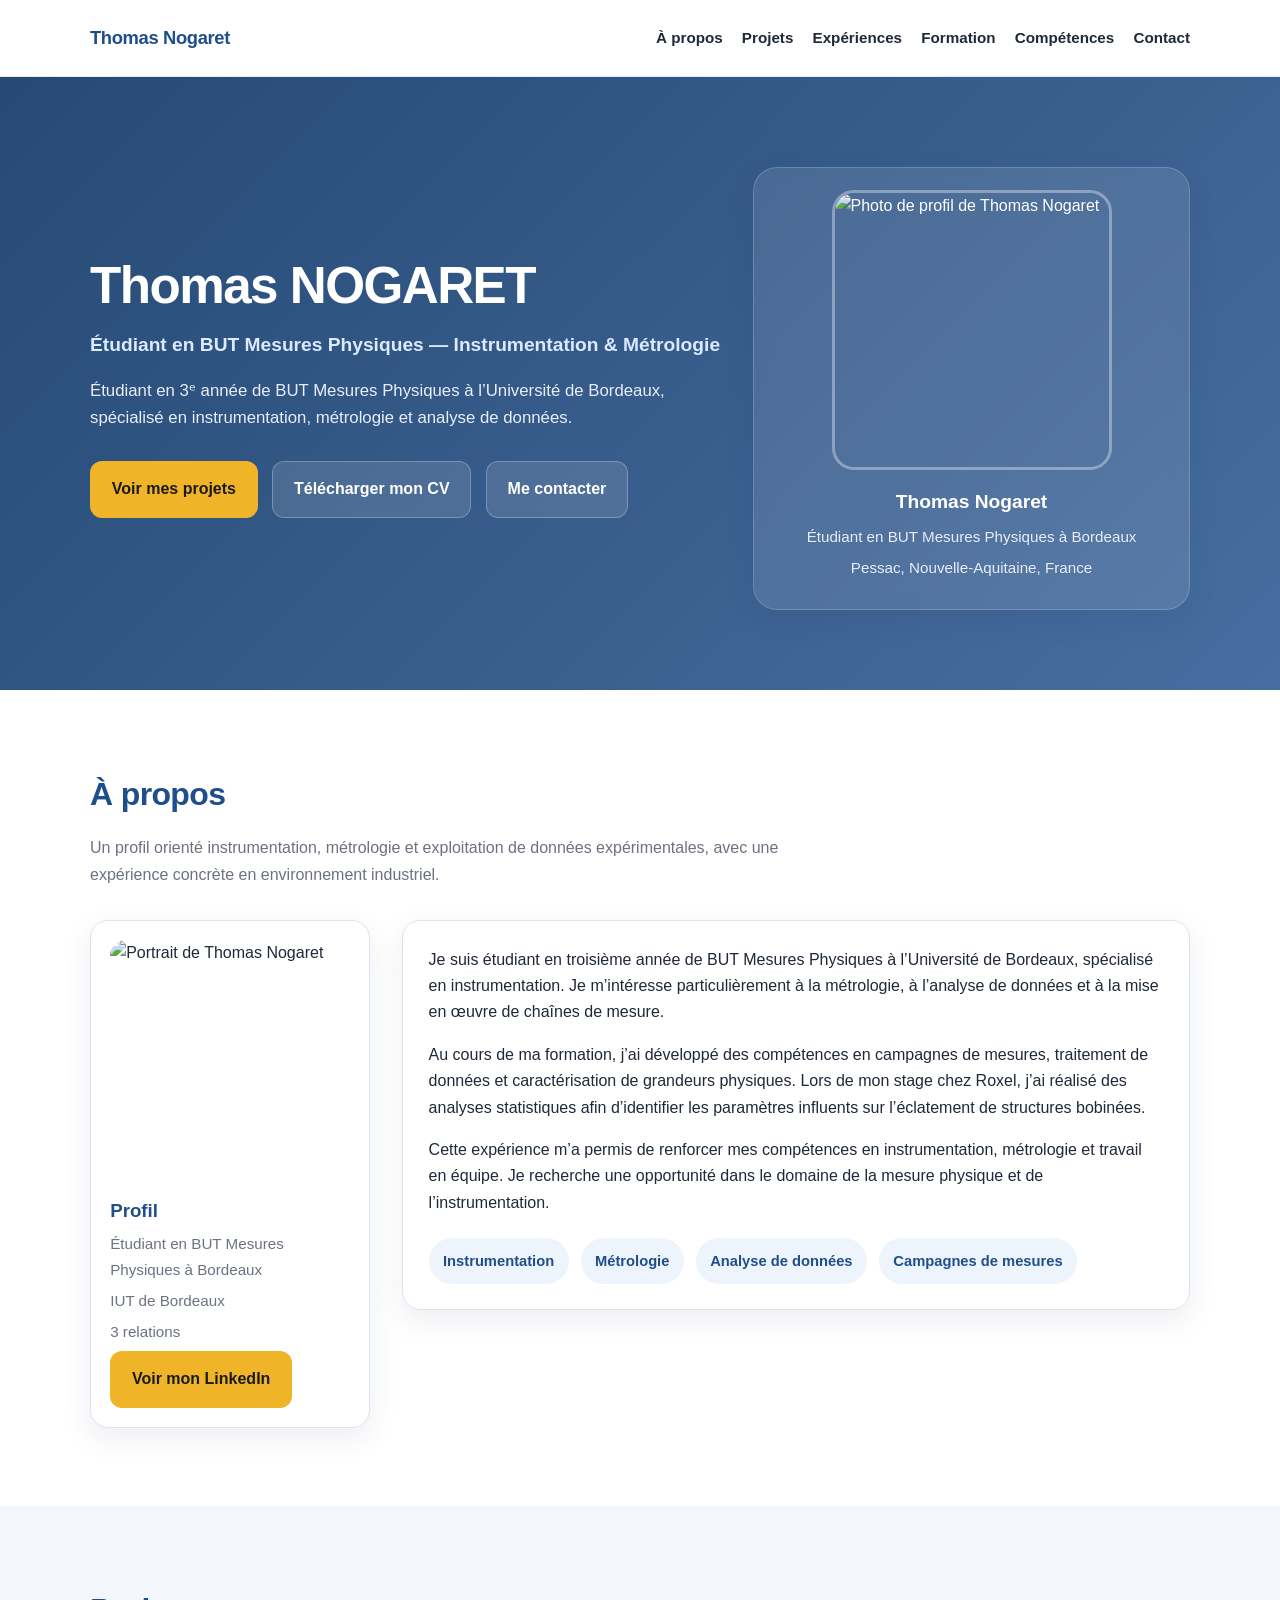
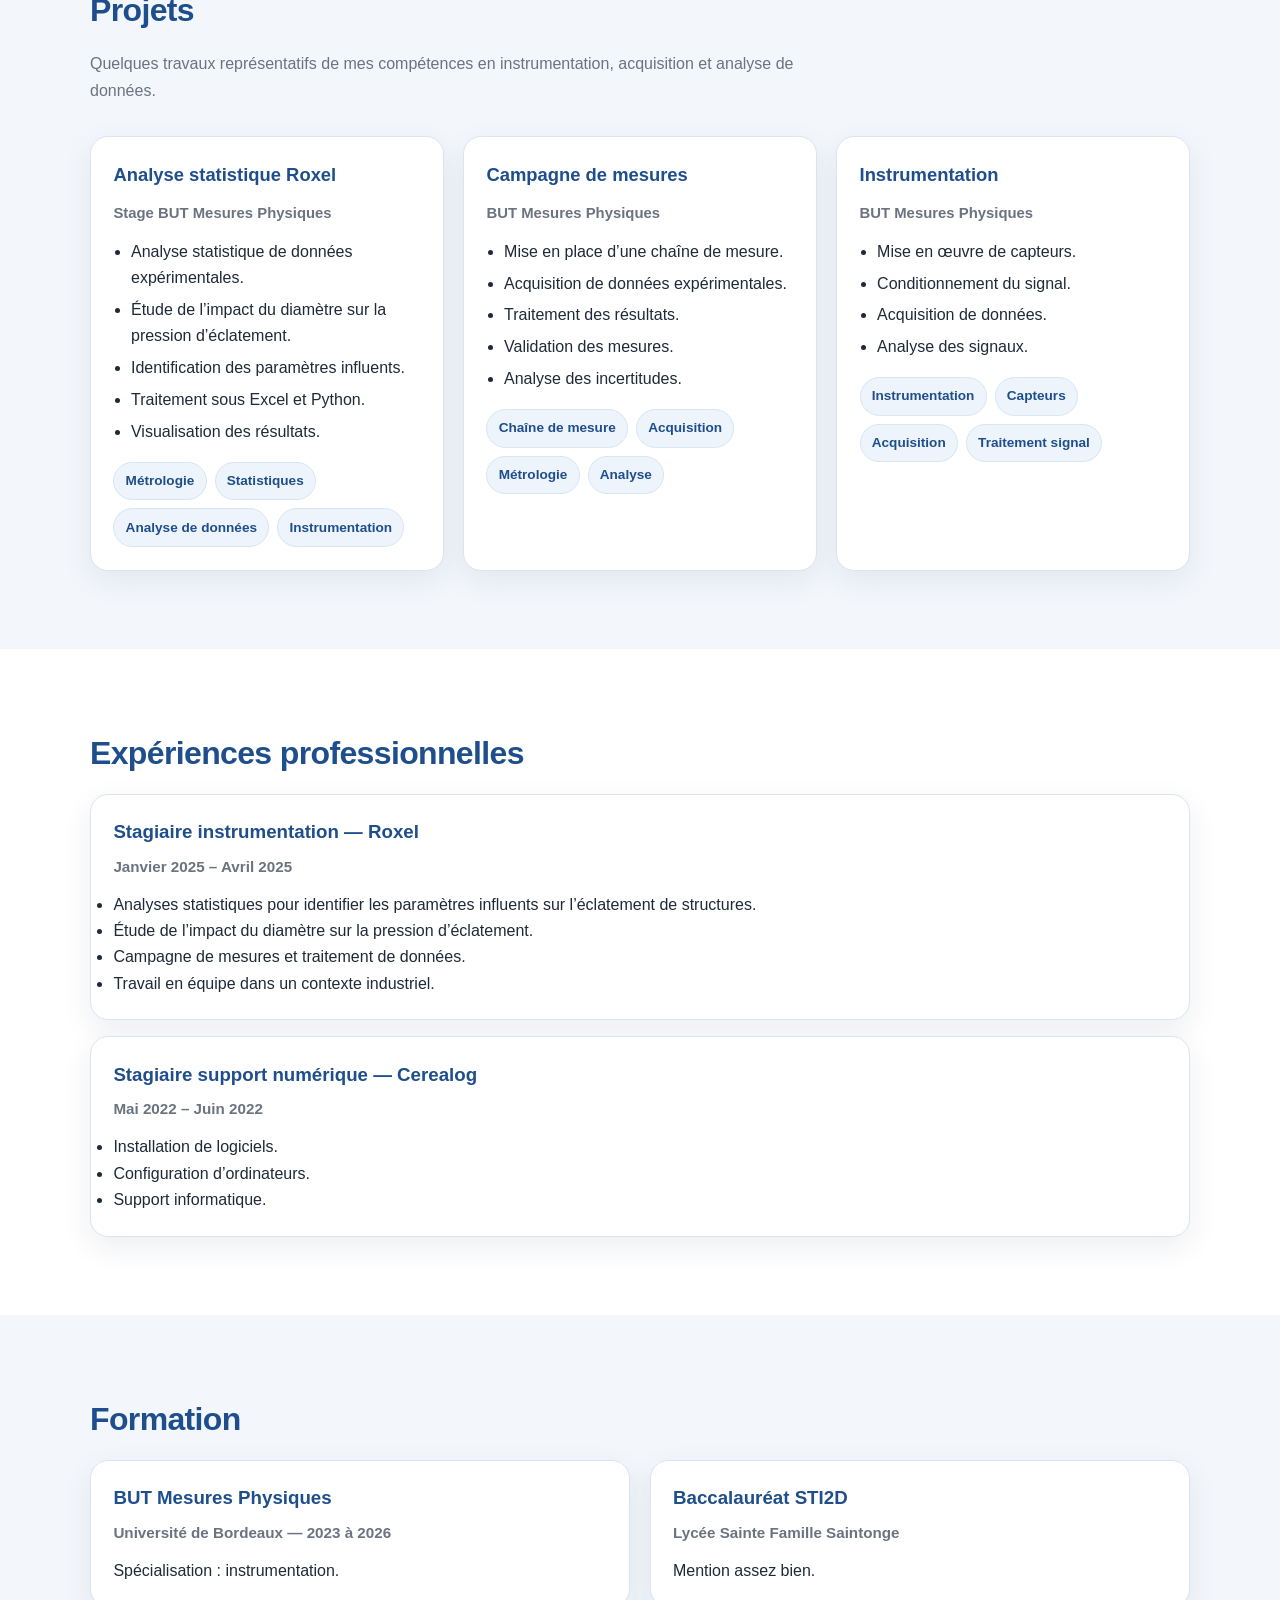
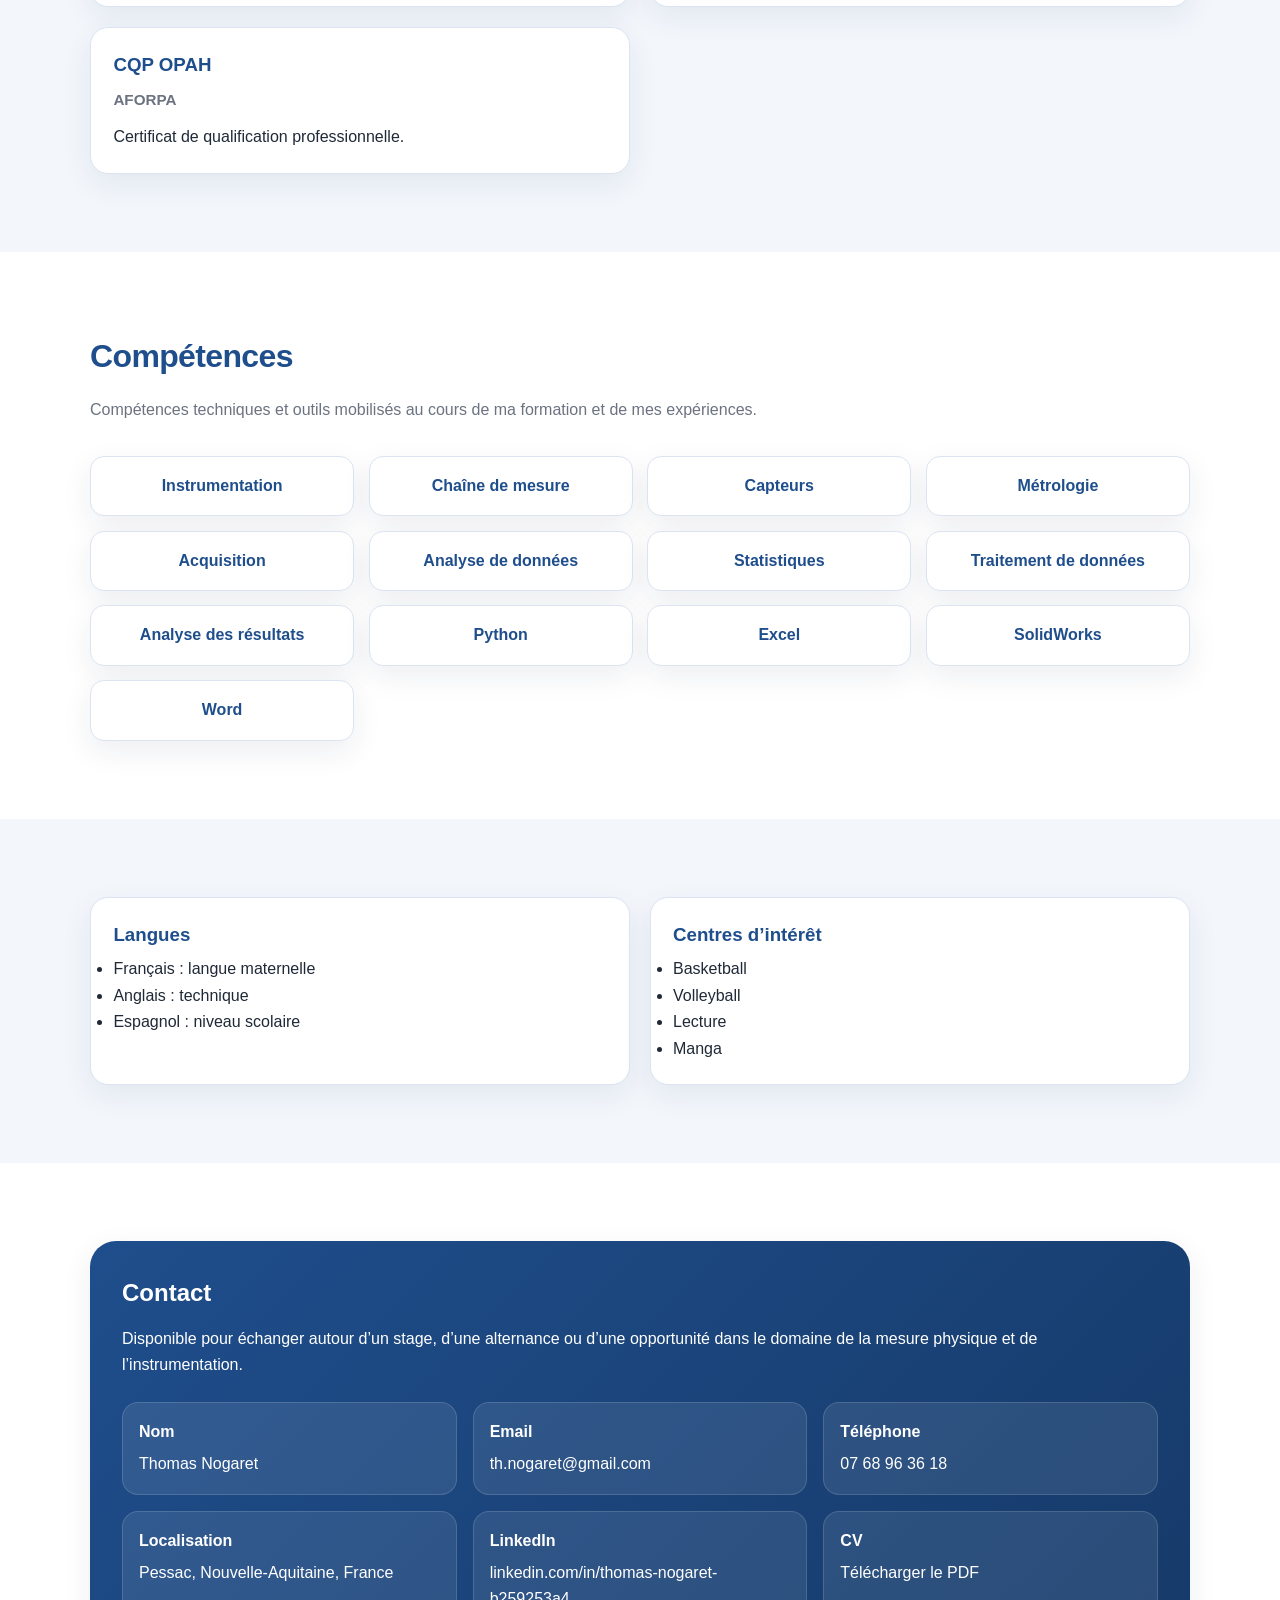
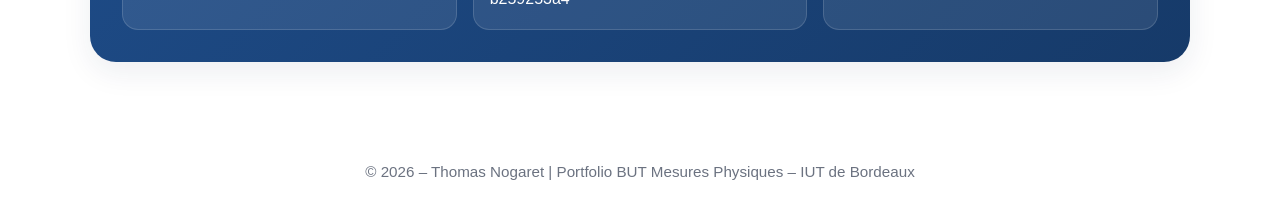
==== commit 86309d8a: "Update index.html" ====
--- a/index.html
+++ b/index.html
@@ -785,7 +785,7 @@
   </main>
 
   <footer>
-    © 2024 – Thomas Nogaret | Portfolio BUT Mesures Physiques – IUT de Bordeaux
+    © 2026 – Thomas Nogaret | Portfolio BUT Mesures Physiques – IUT de Bordeaux
   </footer>
 
 </body>
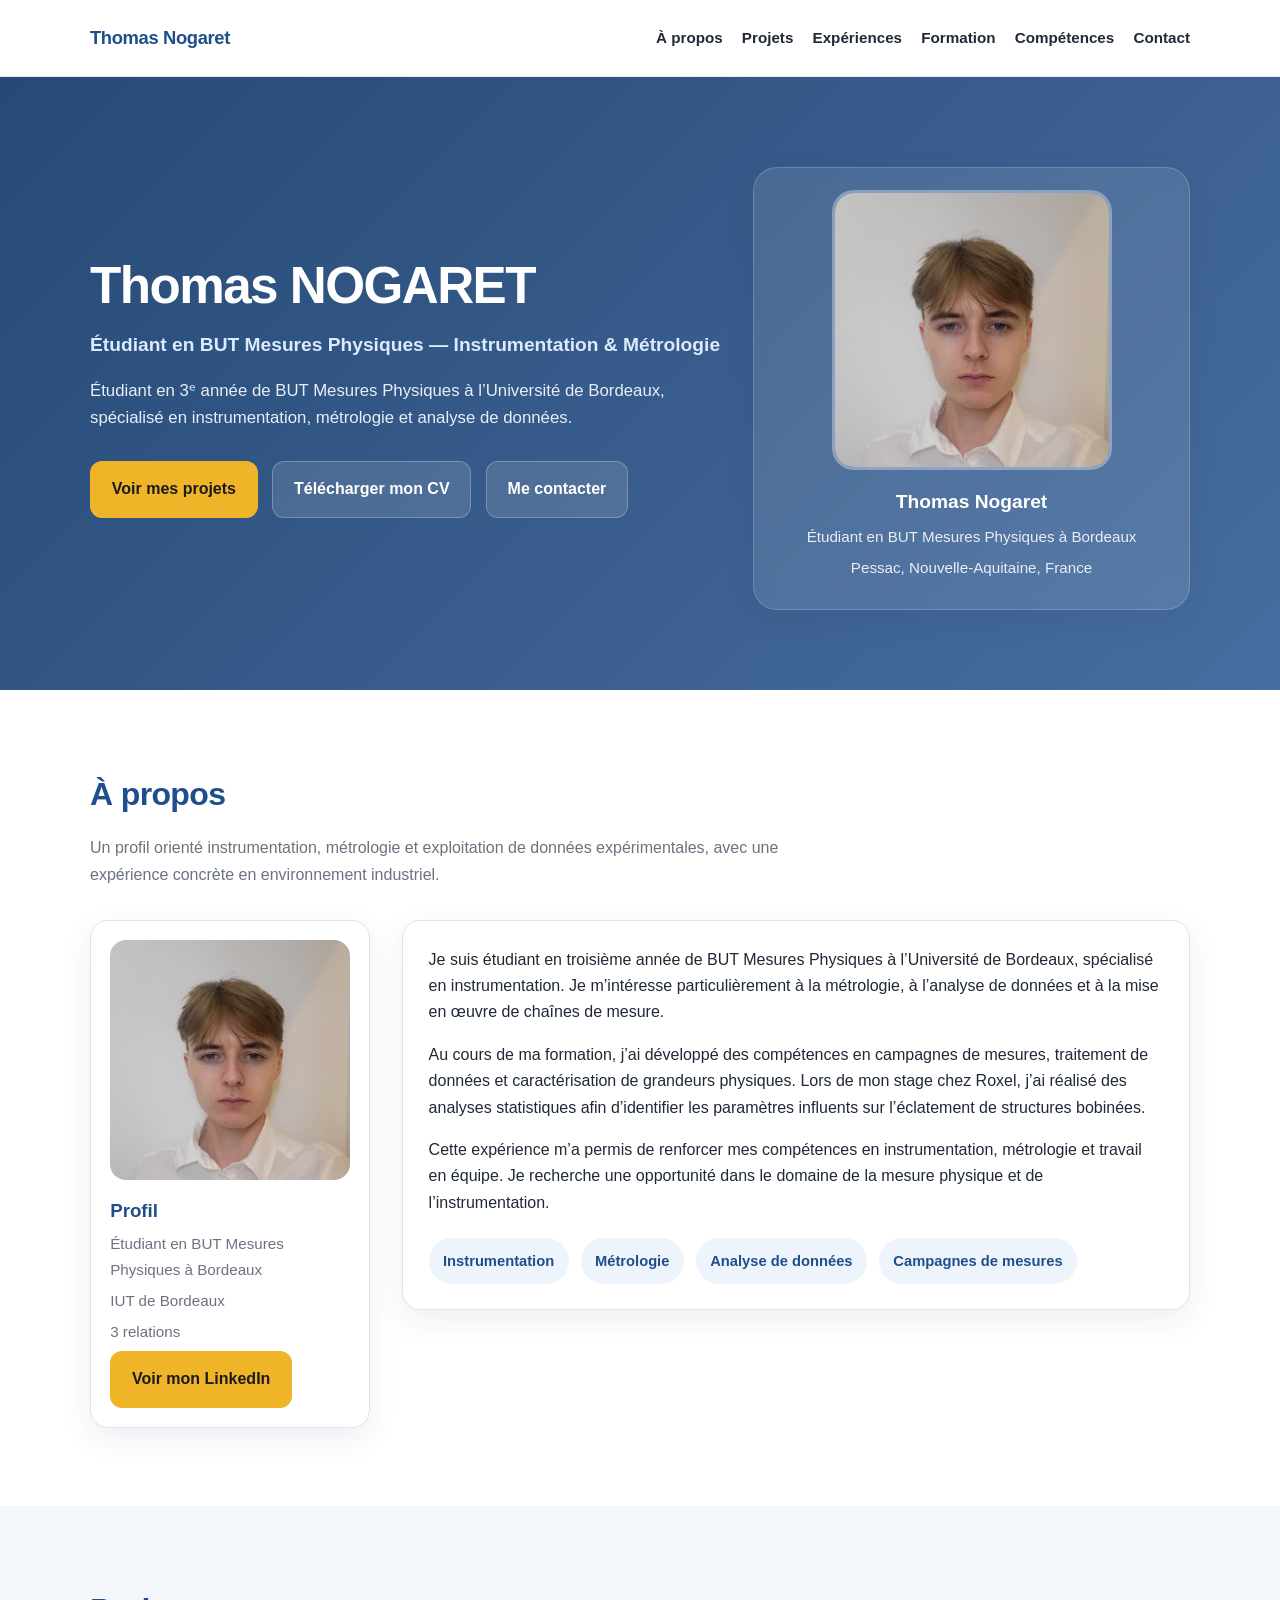
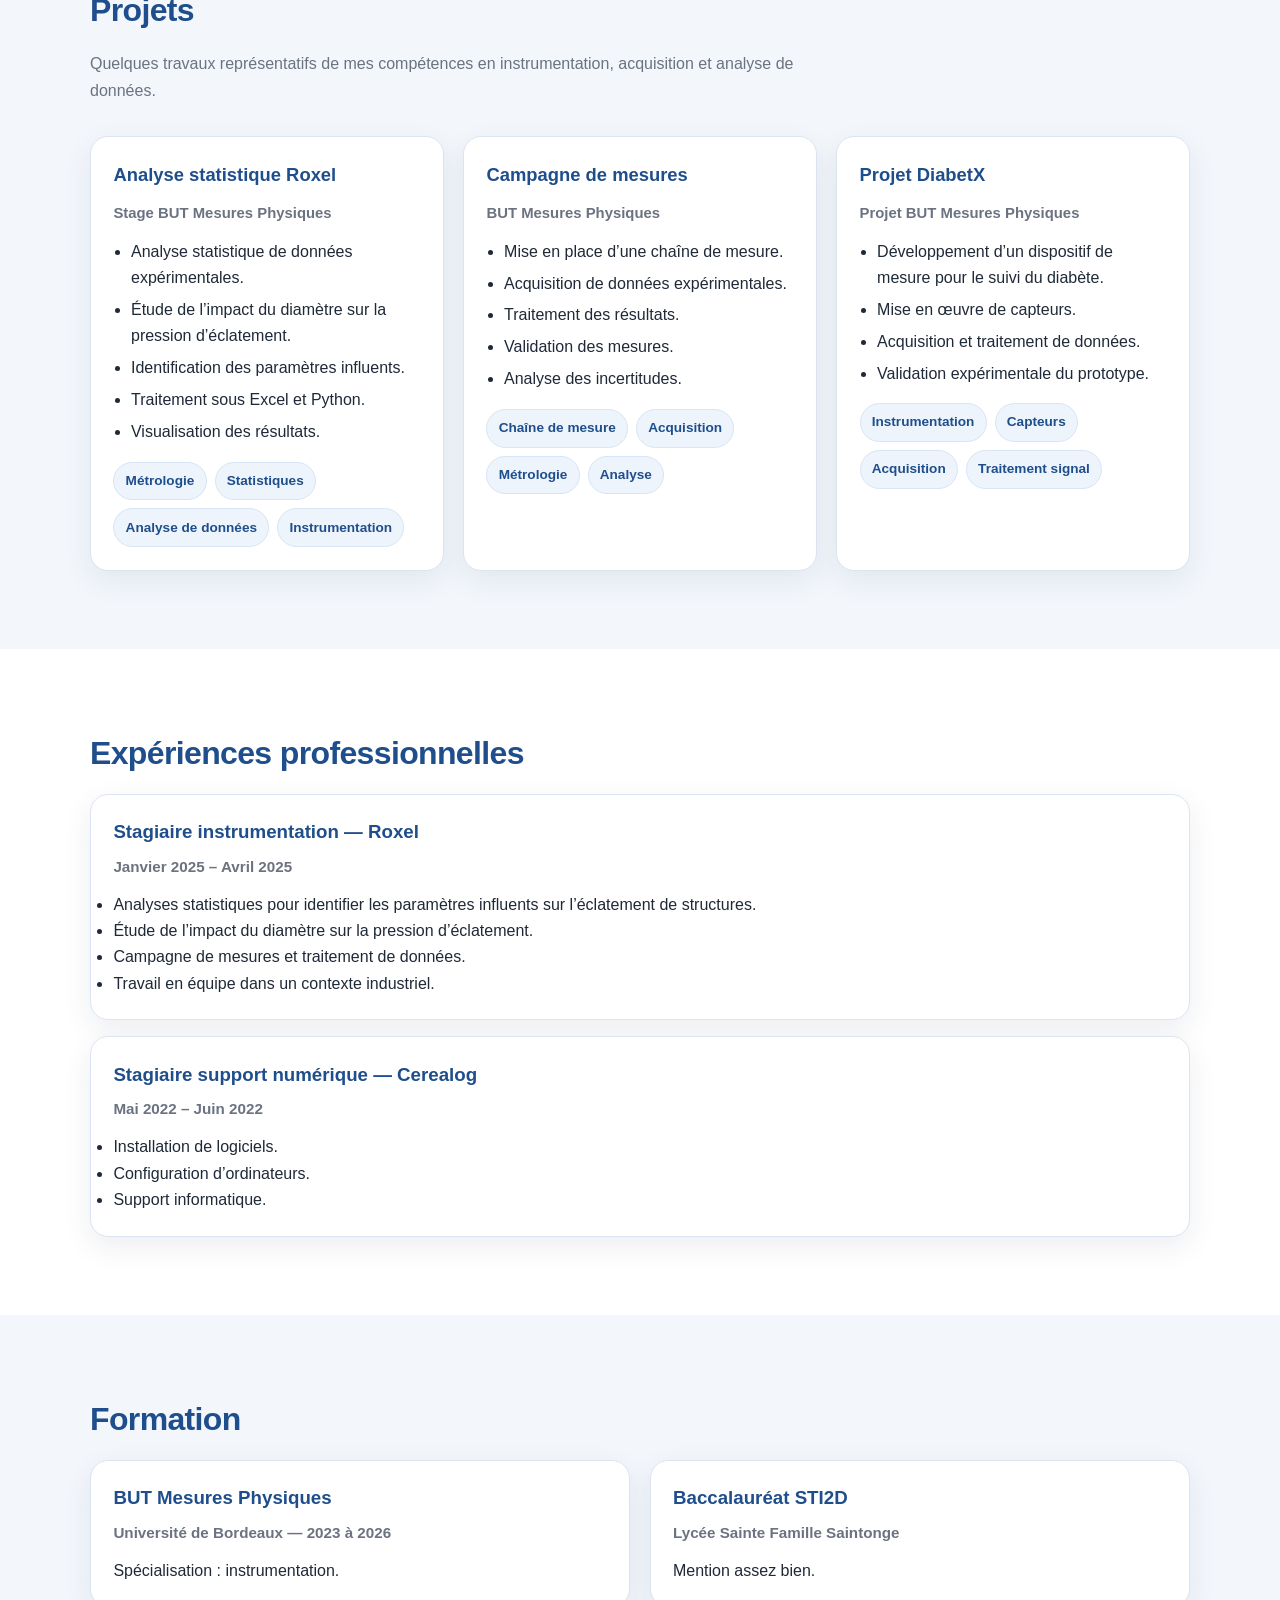
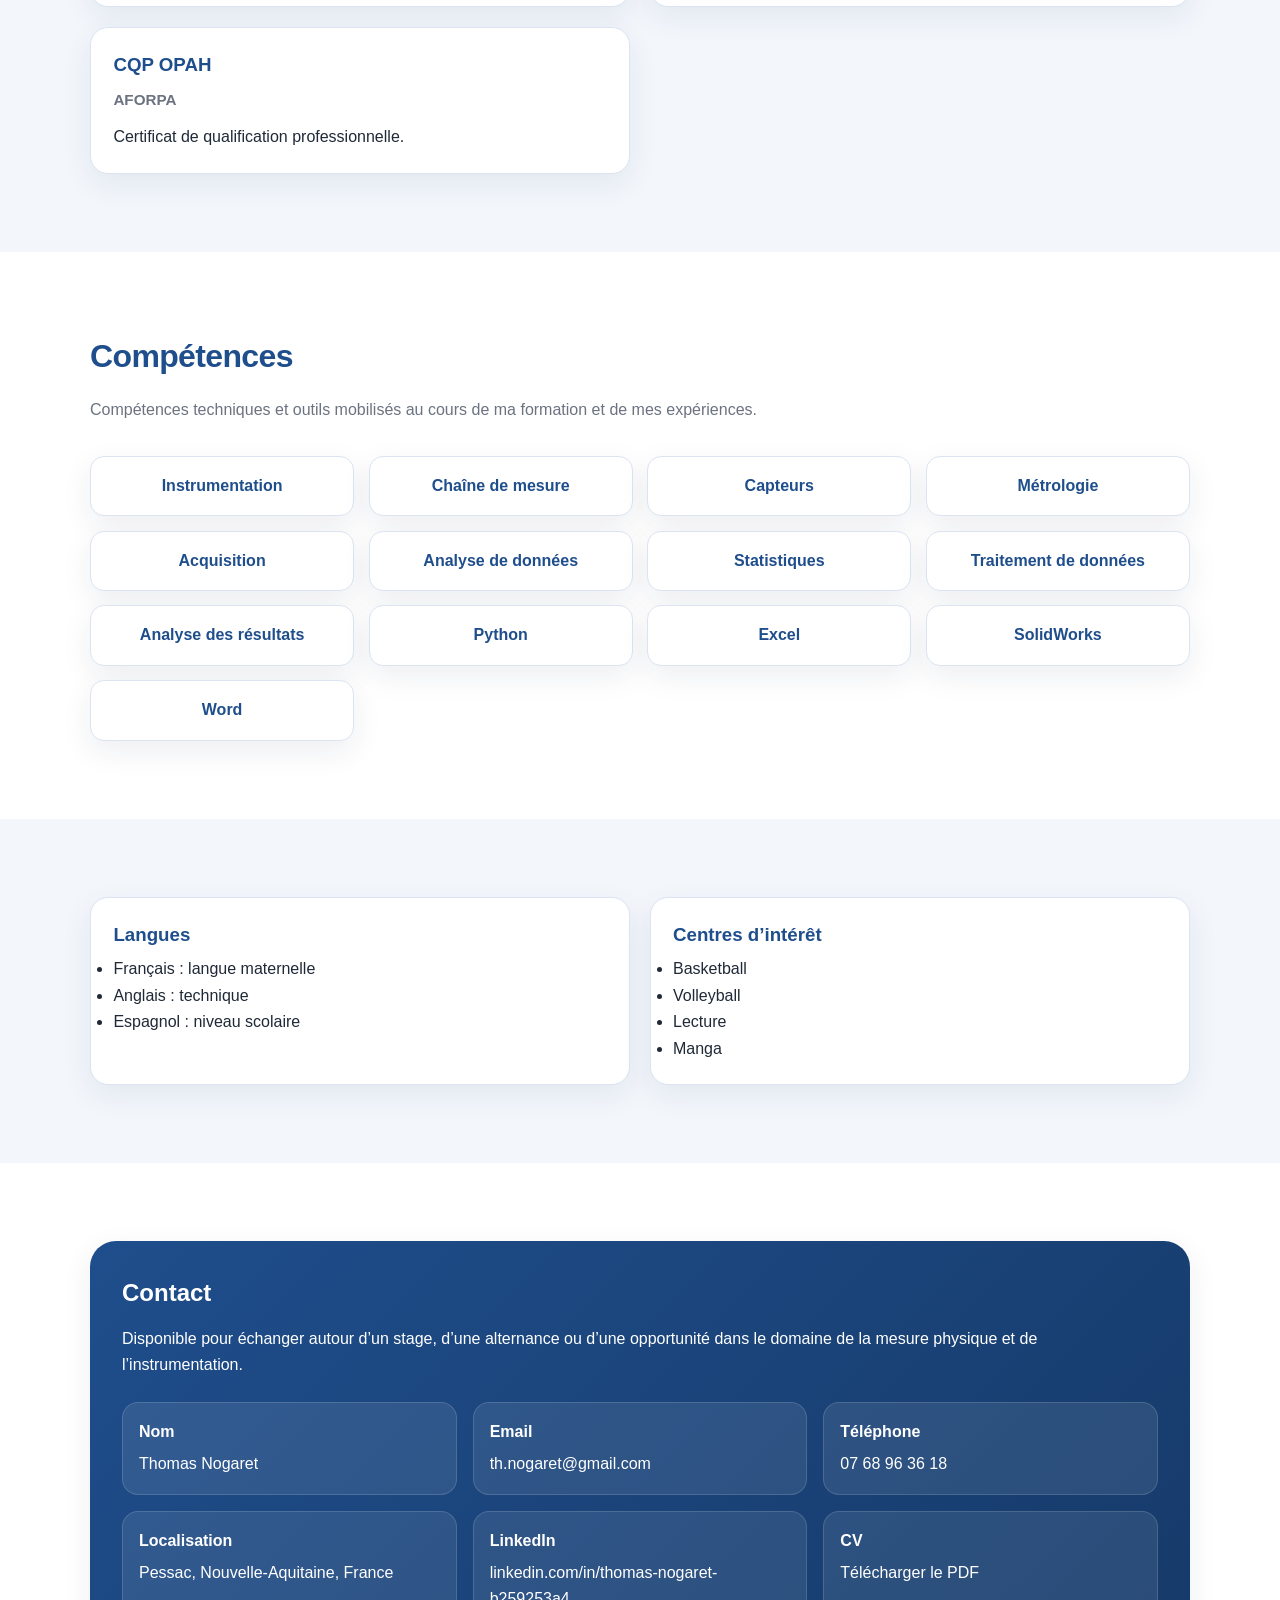
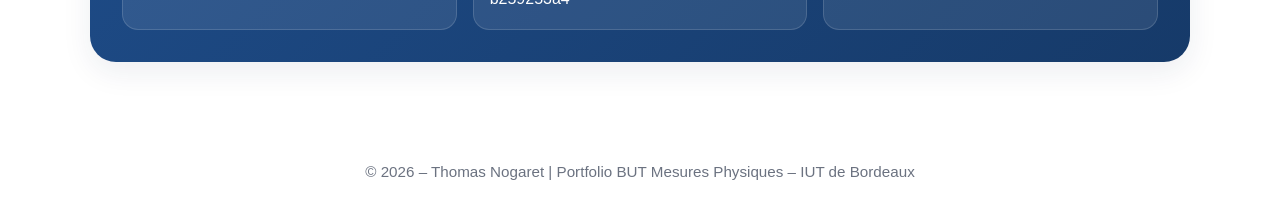
==== commit 207a2218: "Update index.html" ====
--- a/index.html
+++ b/index.html
@@ -549,8 +549,8 @@
             <p>Étudiant en BUT Mesures Physiques à Bordeaux</p>
             <p>IUT de Bordeaux</p>
             <p>3 relations</p>
-            <a class="btn btn-primary" href="[linkedin.com](https://www.linkedin.com/in/thomas-nogaret-b259253a4/)" target="_blank" rel="noopener noreferrer">
-              Voir mon LinkedIn
+            <a class="btn btn-primary" href="https://www.linkedin.com/in/thomas-nogaret-b259253a4/" target="_blank" rel="noopener noreferrer">
+  Voir mon LinkedIn
             </a>
           </div>
 
@@ -621,13 +621,13 @@
           </article>
 
           <article class="card">
-            <h3>Instrumentation</h3>
-            <div class="meta">BUT Mesures Physiques</div>
+            <h3>Projet DiabetX</h3>
+            <div class="meta">Projet BUT Mesures Physiques</div>
             <ul>
+              <li>Développement d’un dispositif de mesure pour le suivi du diabète.</li>
               <li>Mise en œuvre de capteurs.</li>
-              <li>Conditionnement du signal.</li>
-              <li>Acquisition de données.</li>
-              <li>Analyse des signaux.</li>
+              <li>Acquisition et traitement de données.</li>
+              <li>Validation expérimentale du prototype.</li>
             </ul>
             <div class="tags">
               <span class="tag">Instrumentation</span>
@@ -770,7 +770,7 @@
             </div>
             <div class="contact-item">
               <strong>LinkedIn</strong>
-              <a href="[linkedin.com](https://www.linkedin.com/in/thomas-nogaret-b259253a4/)" target="_blank" rel="noopener noreferrer">
+              <a href="https://www.linkedin.com/in/thomas-nogaret-b259253a4/" target="_blank" rel="noopener noreferrer">
                 linkedin.com/in/thomas-nogaret-b259253a4
               </a>
             </div>
